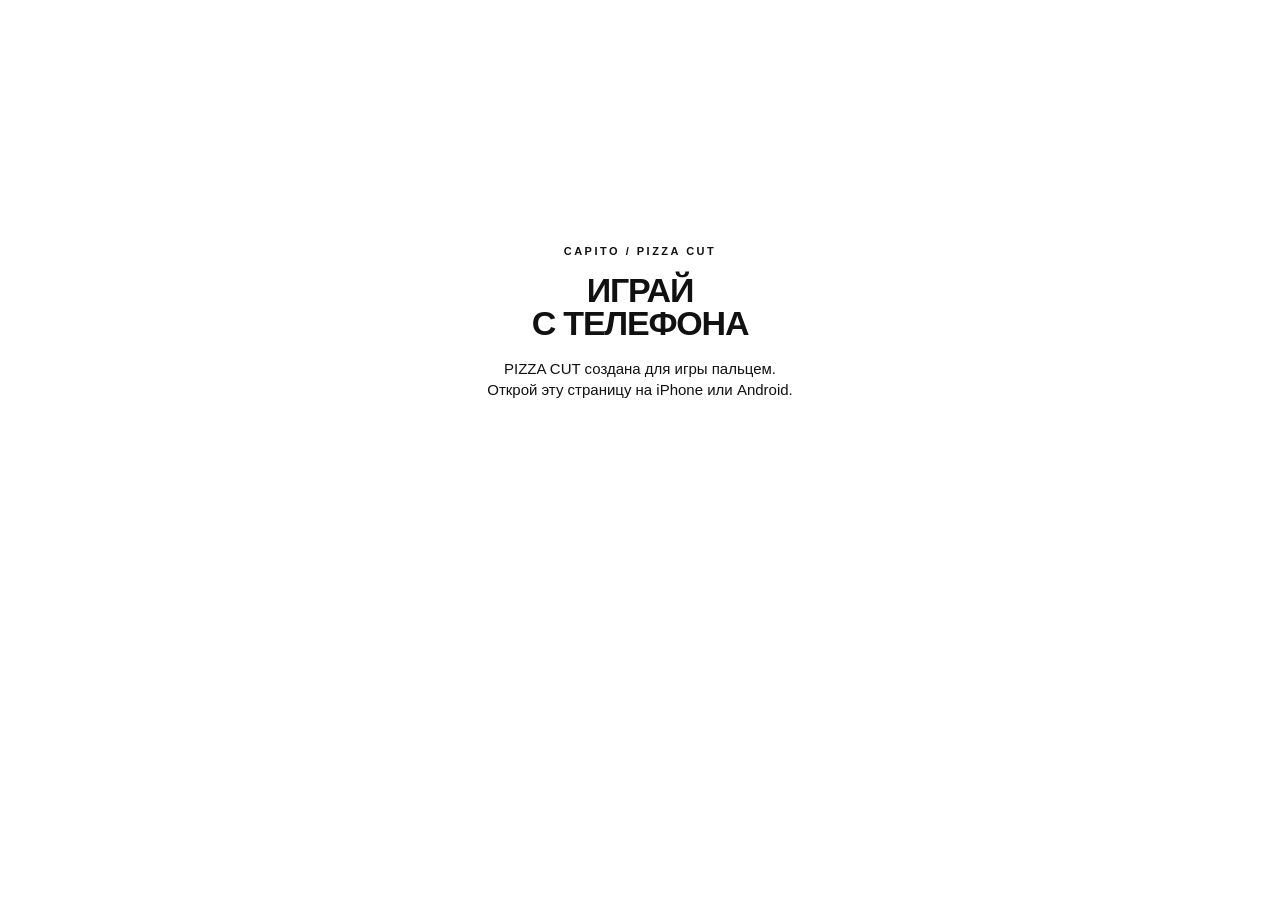
==== index.html @ 994f523c "CAPITO 2.0 preview: six non-scoring UI enhancements" ====
<!doctype html>
<html lang="ru">
<head>
<meta charset="utf-8">
<meta name="viewport" content="width=device-width,initial-scale=1,maximum-scale=1,viewport-fit=cover">
<meta name="theme-color" content="#ffffff">
<title>CAPITO / PIZZA CUT — V24</title>

<style id="capito-v15-pizza-photo">
@media(max-width:600px){
body.cp-playing #cp-pizza-image{position:absolute!important;inset:0!important;top:0!important;left:0!important;width:100%!important;height:100%!important;margin:0!important;max-width:none!important;object-fit:contain!important;clip-path:none!important;filter:drop-shadow(0 9px 7px rgba(57,29,13,.27))!important;transform:none!important}
body.cp-playing #cp-board.cp-separated #cp-pizza-image{visibility:hidden!important}
body.cp-playing #cp-board{filter:none!important}
body.cp-playing #cp-canvas{z-index:2}
}

/* CAPITO V29 — result polish; gameplay and registration untouched */
.cp-v29-summary{max-width:390px;margin:9px auto 12px;padding:14px 15px 13px;border:1px solid rgba(28,65,42,.17);border-radius:19px;background:linear-gradient(145deg,rgba(255,255,255,.96),rgba(242,246,239,.92));box-shadow:0 9px 26px rgba(24,50,33,.09);text-align:left}
.cp-v29-heading{display:flex;justify-content:space-between;align-items:center;gap:8px;color:#244b36;font-size:10px;font-weight:900;letter-spacing:1.25px}
.cp-v29-badge{border-radius:30px;background:#e3ede2;padding:5px 9px;font-size:10px;letter-spacing:.2px;white-space:nowrap}
.cp-v29-track{height:12px;margin-top:12px;background:#e1e8df;border-radius:30px;overflow:hidden;box-shadow:inset 0 1px 3px rgba(0,0,0,.09)}
.cp-v29-fill{height:100%;width:0;background:linear-gradient(90deg,#598366,#245d3e);border-radius:30px;transition:width 1.05s cubic-bezier(.22,.85,.22,1)}
.cp-v29-scale{display:flex;justify-content:space-between;margin-top:6px;color:#657b69;font-size:10px;font-weight:700}
.cp-v29-caption{margin-top:9px;color:#375443;font-size:12px;line-height:1.35;font-weight:700;text-align:center}
.cp-v29-view{border:1.5px solid #2c573e!important;background:#fff!important;color:#2c573e!important}
.cp-v29-view:focus-visible{outline:3px solid #80b495;outline-offset:2px}
@media(max-width:370px){.cp-v29-summary{padding:11px}.cp-v29-heading{font-size:9px}}
@media(prefers-reduced-motion:reduce){.cp-v29-fill{transition:none}}

</style>
<style id="capito-v22-photos">
@media(max-width:600px){
#cp-v2-facade{aspect-ratio:16/9!important;overflow:hidden!important}
#cp-v2-facade img{width:100%!important;height:100%!important;object-fit:cover!important;object-position:center!important}
#cp-register .cp-interior-photo img{width:100%!important;display:block!important}
}
</style>

<style id="capito-v24-compact-register">
/* Registration: remove unused vertical space; keep both photographs. */
@media(max-width:600px){
 body:not(.cp-playing) #capito-pizza-cut{min-height:0!important;padding-top:0!important;padding-bottom:0!important;}
 body:not(.cp-playing) #cp-v2-facade{height:clamp(125px,19dvh,190px)!important;aspect-ratio:auto!important;max-width:480px!important;overflow:hidden!important;margin:0 auto!important;}
 body:not(.cp-playing) #cp-v2-facade img{width:100%!important;height:100%!important;object-fit:cover!important;object-position:center 52%!important;}
 body:not(.cp-playing) #cp-register.active{min-height:0!important;margin:0 -10px!important;padding:8px 16px 0!important;}
 #cp-register .cp-brand{margin:0 0 3px!important;font-size:9px!important;}
 #cp-register .cp-title{font-size:clamp(24px,6.6vw,34px)!important;line-height:1!important;margin:0 0 7px!important;}
 #cp-register .cp-subtitle{font-size:clamp(12px,3.4vw,15px)!important;line-height:1.17!important;margin:0 auto 5px!important;}
 #cp-register .cp-description{font-size:clamp(10px,2.85vw,12px)!important;line-height:1.22!important;margin:0 auto 8px!important;}
 #cp-register .cp-prizes{margin:7px 0 9px!important;gap:6px!important;}
 #cp-register .cp-prize{min-height:48px!important;padding:7px 2px 5px!important;border-radius:10px!important;}
 #cp-register .cp-prize-place{font-size:9px!important;margin-bottom:3px!important;}
 #cp-register .cp-prize-name{font-size:12px!important;}
 #cp-register .cp-label{margin:5px 0 3px!important;font-size:10px!important;}
 #cp-register .cp-input{height:42px!important;min-height:42px!important;padding:7px 12px!important;font-size:16px!important;margin-bottom:5px!important;}
 #cp-register .cp-consent{margin:5px 0 8px!important;font-size:10px!important;line-height:1.15!important;}
 #cp-register #cp-start{min-height:46px!important;padding:10px!important;font-size:15px!important;}
 #cp-register .cp-interior-photo{margin:10px -16px 0!important;}
 #cp-register .cp-interior-photo:before{height:28px!important;}
 #cp-register .cp-interior-photo img{max-height:220px!important;object-fit:cover!important;object-position:center!important;}
}
@media(max-width:600px) and (max-height:750px){
 body:not(.cp-playing) #cp-v2-facade{height:115px!important;}
 #cp-register .cp-description{font-size:10px!important;}
 #cp-register .cp-prizes{margin:5px 0!important;}
 #cp-register .cp-input{height:39px!important;min-height:39px!important;}
}
</style>
<style id="cp-v30-styles">
.cp-v30-wrap{margin:14px 0 18px;font-family:inherit;color:#173b30}
.cp-v30-head{background:#eff4ee;border:1px solid #d9e6d8;border-radius:15px;padding:12px 14px;text-align:center;margin-bottom:14px}
.cp-v30-label{font-size:11px;letter-spacing:1.1px;font-weight:800;text-transform:uppercase}
.cp-v30-count{font-size:21px;font-weight:900;margin:4px 0 2px;font-variant-numeric:tabular-nums}
.cp-v30-small{font-size:11px;opacity:.73}
.cp-v30-podium{display:grid;grid-template-columns:1fr 1.14fr 1fr;align-items:end;gap:7px;margin:16px 0 14px}
.cp-v30-podium-item{min-width:0;text-align:center}
.cp-v30-medal{font-size:25px;line-height:1.2}
.cp-v30-person{font-size:12px;font-weight:800;overflow:hidden;text-overflow:ellipsis;white-space:nowrap;margin:5px 0}
.cp-v30-percent{font-size:16px;font-weight:900}
.cp-v30-step{display:flex;align-items:center;justify-content:center;color:white;border-radius:11px 11px 5px 5px;font-size:23px;font-weight:900;margin-top:7px}
.cp-v30-first .cp-v30-step{height:85px;background:linear-gradient(145deg,#b58b38,#d5b86c)}
.cp-v30-second .cp-v30-step{height:65px;background:linear-gradient(145deg,#82938e,#b0bbb6)}
.cp-v30-third .cp-v30-step{height:50px;background:linear-gradient(145deg,#ab7752,#ca9a70)}
.cp-v30-person-empty{opacity:.55}
.cp-v30-personal{border:1px solid #d6e2d7;border-radius:13px;padding:12px 14px;background:#fafcf9;font-size:13px;line-height:1.55;margin-bottom:12px}
.cp-v30-personal strong{font-weight:900}
.cp-v30-personal-title{font-size:11px;letter-spacing:.8px;font-weight:900;margin-bottom:3px}
.cp-v30-prizes{text-align:center;font-size:11px;opacity:.72;margin:0 0 12px}
.cp-v30-myrow{background:#edf4e9;border-radius:6px}
@media(max-width:370px){.cp-v30-percent{font-size:14px}.cp-v30-person{font-size:11px}.cp-v30-count{font-size:18px}}
</style>

<style id="capito-v35-oven-rating">
/* Original approved illustration; decorative layer only. */
.cp-v34-oven{position:relative;height:194px;margin:12px -2px 18px;border-radius:18px;overflow:hidden;isolation:isolate;background:#30170e url("capito-oven-LIVE-v41.webp") center 57% / cover no-repeat;box-shadow:0 7px 22px #4b261a26}
.cp-v34-oven::before{content:"";position:absolute;inset:0;pointer-events:none;background:radial-gradient(ellipse 31% 55% at 69% 48%,rgba(255,162,35,.18),transparent 75%);mix-blend-mode:screen;animation:cpV35Fire 2.6s ease-in-out infinite alternate}
.cp-v34-oven::after{content:"";position:absolute;inset:0;pointer-events:none;box-shadow:inset 0 0 24px #1b09094d;border-radius:inherit}
.cp-v34-oven.cp-v34-compact{height:142px;margin:12px 0 18px;background-position:center 54%}
@keyframes cpV35Fire{0%{opacity:.24;transform:scale(.99)}45%{opacity:.72}100%{opacity:1;transform:scale(1.035)}}
@media(prefers-reduced-motion:reduce){.cp-v34-oven::before{animation:none}}
</style>

<!-- V42: cut-line impact and dough reaction. Only decorative; no score changes. -->
<style id="capito-v42-pizza-feedback">
#cp-board{isolation:isolate}
#cp-board .cp-v42-cut-impact{position:absolute;z-index:28;width:0;height:0;pointer-events:none;animation:cp-v42-impact-fade .48s ease-out both}
#cp-board .cp-v42-cut-impact i{position:absolute;left:-22px;top:-22px;width:44px;height:44px;border:2px solid rgba(255,234,177,.9);border-radius:50%;box-shadow:0 0 13px rgba(255,214,111,.7);animation:cp-v42-ring .44s cubic-bezier(.1,.6,.2,1) both}
#cp-board .cp-v42-cut-impact b{position:absolute;left:-36px;top:-2px;width:72px;height:4px;border-radius:9px;background:linear-gradient(90deg,transparent,rgba(255,252,211,.92),transparent);transform:rotate(var(--cut-angle));filter:blur(1px);animation:cp-v42-blade .38s ease-out both}
#cp-board .cp-v42-cut-impact em{position:absolute;left:-3px;top:-3px;width:6px;height:6px;background:#eab663;border-radius:50%;box-shadow:-19px -13px 0 -1px #eab663,16px -17px 0 -2px #c77836,22px 10px 0 -2px #eab663,-16px 14px 0 -2px #b9692e;animation:cp-v42-crumbs .46s ease-out both}
@keyframes cp-v42-impact-fade{0%,40%{opacity:1}100%{opacity:0}}
@keyframes cp-v42-ring{from{transform:scale(.2);opacity:.9}to{transform:scale(1.65);opacity:0}}
@keyframes cp-v42-blade{from{opacity:1;scale:.4 1}to{opacity:0;scale:1.2 1}}
@keyframes cp-v42-crumbs{from{transform:scale(.4) rotate(0)}to{transform:scale(1.6) rotate(23deg);opacity:0}}
body.cp-playing #cp-board.cp-v42-pizza-tap #cp-pizza-image{animation:cp-v42-dough .25s ease-out!important;transform-origin:center center!important}
@keyframes cp-v42-dough{0%{scale:1}38%{scale:.991 1.009}75%{scale:1.005 .997}100%{scale:1}}
@media(prefers-reduced-motion:reduce){#cp-board .cp-v42-cut-impact{display:none!important}body.cp-playing #cp-board.cp-v42-pizza-tap #cp-pizza-image{animation:none!important}}
</style>
<style id="cp-v44-effects">
/* V44: restrained tactile cut accents */
#cp-board{position:relative}
.cp-v44-cut-flash{position:absolute;z-index:20;pointer-events:none;width:52px;height:52px;border:2px solid rgba(255,245,199,.88);border-radius:50%;transform:translate(-50%,-50%) scale(.35);box-shadow:0 0 14px rgba(255,210,110,.7),inset 0 0 10px rgba(255,210,110,.3);animation:cpV44Flash .42s ease-out forwards}
@keyframes cpV44Flash{0%{opacity:0;transform:translate(-50%,-50%) scale(.35)}25%{opacity:1}100%{opacity:0;transform:translate(-50%,-50%) scale(1.65)}}
.cp-v44-perfect{position:fixed;left:50%;top:30%;z-index:9999;pointer-events:none;padding:13px 28px;border-radius:16px;background:#fff6dd;color:#234d32;border:2px solid #d8ae59;box-shadow:0 12px 40px #0005;font-weight:900;font-size:clamp(25px,7vw,42px);letter-spacing:.05em;white-space:nowrap;animation:cpV44Perfect 1.8s both}
@keyframes cpV44Perfect{0%{opacity:0;transform:translate(-50%,-15%) scale(.65)}22%{opacity:1;transform:translate(-50%,0) scale(1.09)}36%{transform:translate(-50%,0) scale(1)}80%{opacity:1}100%{opacity:0;transform:translate(-50%,-30%) scale(1)}}
@media(prefers-reduced-motion:reduce){.cp-v44-cut-flash,.cp-v44-perfect{animation-duration:.01ms}}
</style>
</head>
<body>

<style id="capito-v2-mobile">
:root{--cp-vh:1vh}
html,body{margin:0;padding:0;width:100%;background:#fff;overscroll-behavior-y:none}
#cp-v2-facade{display:none;position:relative;width:100%;max-width:480px;margin:0 auto 0;overflow:hidden;background:#f7f2e8;aspect-ratio:1536/583;border-bottom:1px solid rgba(0,0,0,.08)}
#cp-v2-facade img{position:relative;display:block;width:100%;height:auto;object-fit:contain;animation:none}
#cp-v2-facade:after{content:"";position:absolute;inset:0;background:linear-gradient(90deg,transparent 0 18%,rgba(255,225,160,.08) 35%,transparent 55%,rgba(255,225,160,.08) 78%,transparent);animation:cpWindowGlow 5.8s ease-in-out infinite;pointer-events:none}
.cp-v2-walker{position:absolute;right:2.5%;bottom:7%;width:4px;height:4px;border-radius:50%;box-shadow:0 0 18px 8px rgba(255,255,255,.10);animation:cpWalker 7s ease-in-out infinite;pointer-events:none}
#cp-v2-sound{display:none;position:absolute;z-index:50;right:10px;top:max(8px,env(safe-area-inset-top));width:42px;height:42px;border:2px solid #111;border-radius:50%;background:rgba(255,255,255,.92);color:#111;font-size:18px;font-weight:900;align-items:center;justify-content:center;padding:0}
@keyframes cpFacadeBreath{0%,100%{transform:scale(1.01) translateX(0)}50%{transform:scale(1.025) translateX(-.3%)}}
@keyframes cpWindowGlow{0%,100%{opacity:.35}50%{opacity:.85}}
@keyframes cpWalker{0%{transform:translateX(0);opacity:.2}20%{opacity:.7}80%{opacity:.7}100%{transform:translateX(-330px);opacity:.1}}
@media(max-width:600px){
 #cp-v2-facade{display:block}
 #cp-v2-sound{display:flex}
 #capito-pizza-cut{max-width:none;width:100%;min-height:0;padding-left:10px;padding-right:10px}
 #cp-game.active{min-height:0!important;height:auto!important;padding-top:2px}
 #cp-game.active .cp-brand{margin-bottom:3px}
 #cp-game.active .cp-game-head{margin-bottom:5px}
 #cp-game.active .cp-game-instruction{font-size:17px}
 #cp-board{width:min(100%,440px);margin:0 auto}
 #cp-result.active,#cp-final.active{min-height:0!important}
}
@media(prefers-reduced-motion:reduce){#cp-v2-facade img,#cp-v2-facade:after,.cp-v2-walker{animation:none!important}}
</style>

<style id="capito-restaurant-visual-v3">
/* Real editable interface over an understated warm restaurant-inspired background */
@media(max-width:600px){
 html,body{background:#f3e6d2!important}
 #cp-v2-facade{border:0;background:#f3e6d2;overflow:visible}
 #cp-v2-facade img{position:relative!important;inset:auto!important;width:100%!important;height:auto!important;transform:none!important;animation:none!important;object-fit:contain!important}
 #cp-v2-facade:after,.cp-v2-walker{display:none!important}
 #capito-pizza-cut{background:#f3e6d2;color:#173d34;}
 #cp-register.active{position:relative;isolation:isolate;margin:0 -10px;padding:25px 18px 0;background:
 radial-gradient(ellipse at 0% 22%,rgba(159,121,67,.12),transparent 42%),
 radial-gradient(ellipse at 100% 72%,rgba(111,107,62,.10),transparent 40%),
 repeating-linear-gradient(112deg,rgba(103,71,38,.025) 0px,rgba(103,71,38,.025) 1px,transparent 1px,transparent 8px),#f3e6d2;}
 #cp-register .cp-brand,#cp-register .cp-title,#cp-register .cp-subtitle,#cp-register .cp-description{color:#173d34!important}
 #cp-register .cp-title{font-size:clamp(28px,8vw,40px);line-height:1.07;letter-spacing:-.03em}
 #cp-register .cp-prize{border-color:#173d34!important;background:rgba(255,255,255,.55)!important;color:#173d34!important}
 #cp-register .cp-prize.first{background:#173d34!important;color:#fff!important}
 #cp-register .cp-input{border-color:#173d34!important;background:rgba(255,255,255,.72)!important;color:#173d34!important}
 #cp-register .cp-label,#cp-register .cp-consent{color:#173d34!important}
 #cp-register #cp-start{background:#173d34!important;color:#fff!important;border-color:#173d34!important}
 #cp-register .cp-interior-photo{display:block;position:relative;margin:25px -18px 0;overflow:hidden;background:#c4aa86;line-height:0}
 #cp-register .cp-interior-photo:before{content:"";position:absolute;top:0;left:0;right:0;height:70px;background:linear-gradient(to bottom,#f3e6d2 0%,rgba(243,230,210,0) 100%);z-index:1;pointer-events:none}
 #cp-register .cp-interior-photo img{display:block;width:100%;height:auto;object-fit:cover}
 #cp-v2-sound{color:#173d34;border-color:#173d34}
}
@media(min-width:601px){#cp-register .cp-interior-photo{display:none}}
</style>


<style id="capito-v7-premium-game">
@media(max-width:600px){
 body.cp-playing #cp-v2-facade{display:none!important}
 body.cp-playing{overflow:hidden!important}
 body.cp-playing #capito-pizza-cut{max-width:none!important;width:100%!important;height:100dvh!important;min-height:100dvh!important;overflow:hidden!important;padding:0!important;background:#f2e3cd url("capito-tabletop-v14.webp") center / cover no-repeat!important;color:#173d34}
 body.cp-playing #cp-mobile-app{height:100%!important}
 body.cp-playing #cp-game.active{height:100%!important;min-height:0!important;display:flex!important;flex-direction:column;align-items:center;justify-content:space-between;gap:0!important;padding:calc(env(safe-area-inset-top) + 14px) 13px calc(env(safe-area-inset-bottom) + 24px)!important;overflow:hidden;box-sizing:border-box}
 body.cp-playing #cp-game .cp-brand{font-size:clamp(11px,3vw,14px);letter-spacing:3.5px;font-weight:800;color:#173d34;margin:0 0 8px!important;flex:0 0 auto}
 body.cp-playing #cp-game .cp-game-head{width:100%;flex:0 0 auto;margin:0!important;text-align:center}
 body.cp-playing #cp-game .cp-game-instruction{font-family:Georgia,'Times New Roman',serif;font-size:clamp(29px,8vw,43px)!important;line-height:1.03;font-weight:700;letter-spacing:-.7px;color:#173d34;max-width:350px;margin:0 auto 18px!important;text-shadow:0 1px 1px rgba(255,255,255,.45)}
 body.cp-playing #cp-game .cp-game-status{display:flex;flex-direction:row-reverse;justify-content:space-between;align-items:center;width:100%;max-width:430px;min-height:55px;margin:0 auto!important;padding:11px 19px;border:1px solid rgba(23,61,52,.12);border-radius:999px;background:rgba(255,253,246,.95);box-shadow:0 9px 22px rgba(72,42,20,.13)}
 body.cp-playing #cp-game .cp-cut-counter{opacity:1;font-size:clamp(11px,3.2vw,14px);font-weight:900;color:#173d34}
 body.cp-playing #cp-game .cp-timer{font-size:clamp(17px,4.7vw,22px);font-weight:900;color:#173d34;background:transparent!important;border:0!important;padding:0!important;min-width:75px}
 body.cp-playing #cp-game .cp-timer.warning{color:#b7432c!important}
 body.cp-playing #cp-board{position:relative!important;flex:0 1 auto!important;width:min(calc(100vw - 20px),440px,calc(100dvh - 310px))!important;max-width:none!important;min-height:0!important;aspect-ratio:1/1!important;height:auto!important;margin:0 auto!important;overflow:visible!important;border-radius:0!important;background:transparent!important;box-shadow:none!important;transform:none!important;touch-action:none}
 /* Keep source photo's correct 3:2 image scale, crop tiles at the original pizza circle. */
 body.cp-playing #cp-pizza-image{display:block;width:150%!important;max-width:none!important;height:100%!important;margin-left:-25%!important;object-fit:fill!important;clip-path:circle(28.2% at 50.3% 50.4%)!important;filter:drop-shadow(0 13px 11px rgba(49,26,13,.24));pointer-events:none}
 body.cp-playing #cp-canvas{position:absolute;inset:0!important;width:100%!important;height:100%!important;touch-action:none}
 body.cp-playing #cp-game .cp-tip{flex:0 0 auto;margin:0 auto!important;padding:15px 22px;max-width:360px;border-radius:999px;background:rgba(255,253,246,.96);border:1px solid rgba(23,61,52,.14);box-shadow:0 9px 20px rgba(72,42,20,.12);color:#173d34;font-family:Georgia,'Times New Roman',serif;font-size:clamp(17px,4.6vw,22px);font-weight:700;line-height:1.13;opacity:1}
 body.cp-playing #cp-v2-sound{display:flex!important;position:fixed;z-index:100;top:calc(env(safe-area-inset-top) + 10px);right:12px;width:42px;height:42px;border:1.5px solid #173d34;color:#173d34;background:rgba(255,253,246,.96);font-size:18px}
}
@media(max-height:740px) and (max-width:600px){body.cp-playing #cp-game.active{padding-top:8px!important;padding-bottom:12px!important}body.cp-playing #cp-game .cp-game-instruction{font-size:26px!important;margin-bottom:9px!important}body.cp-playing #cp-board{width:min(calc(100vw - 20px),calc(100dvh - 270px))!important}body.cp-playing #cp-game .cp-tip{padding:10px 15px;font-size:16px}}
</style>

<style id="capito-v8-polish">
@media(max-width:600px){
 body.cp-playing #capito-pizza-cut{background-image:url("capito-tabletop-v14.webp")!important;background-color:#eee0c8!important}
 body.cp-playing #cp-piece-count,body.cp-playing #cp-piece-count.perfect{background:#173d34!important;color:#fff!important;box-shadow:0 9px 28px rgba(20,54,44,.24)!important}
 body.cp-playing #cp-game .cp-game-instruction{text-shadow:none!important}
 body.cp-playing #cp-board{filter:drop-shadow(0 12px 12px rgba(68,37,18,.16))}
 body.cp-playing #cp-game .cp-game-status{box-shadow:0 6px 20px rgba(71,42,24,.09)!important}
 body.cp-playing #cp-game .cp-tip{box-shadow:0 6px 20px rgba(71,42,24,.09)!important}
}
</style>

<style id="capito-v9-photo-fix">
@media(max-width:600px){
 body.cp-playing #capito-pizza-cut{background-image:url("capito-tabletop-v14.webp")!important;background-position:center center!important}
 body.cp-playing #cp-board{width:min(calc(100vw - 8px),480px,calc(100dvh - 275px))!important;filter:none!important;filter:drop-shadow(0 11px 12px rgba(69,38,20,.18))!important}
 body.cp-playing #cp-pizza-image{filter:none!important}
 body.cp-playing #cp-board.cp-separated #cp-pizza-image{visibility:hidden!important}
 body.cp-playing #cp-game .cp-game-instruction{margin-bottom:11px!important;font-size:clamp(29px,8vw,42px)!important}
 body.cp-playing #cp-game .cp-game-status{min-height:52px!important}
 body.cp-playing #cp-game .cp-tip{padding:13px 18px!important}
 body.cp-playing #cp-piece-count{background:#173d34!important}
}
@media(max-height:740px) and (max-width:600px){body.cp-playing #cp-board{width:min(calc(100vw - 8px),calc(100dvh - 250px))!important}}
</style>


<style id="capito-v10-real-photo-game">
@media(max-width:600px){
 body.cp-playing #capito-pizza-cut{background-image:url("capito-tabletop-v14.webp")!important;background-color:#f2e7d5!important;background-position:center center!important;background-size:cover!important}
 body.cp-playing #cp-board{width:min(calc(100vw - 10px),480px,calc(100dvh - 262px))!important;aspect-ratio:1/1!important;filter:drop-shadow(0 11px 9px rgba(59,39,22,.20))!important}
 /* Image is scaled 1.18x so the actual pizza matches the scoring circle (r=42.3%). */
 body.cp-playing #cp-pizza-image{position:relative!important;top:-9%!important;left:0!important;width:177%!important;height:118%!important;margin-left:-38.5%!important;max-width:none!important;object-fit:fill!important;clip-path:circle(28.2% at 50.3% 50.4%)!important;filter:none!important}
 body.cp-playing #cp-board.cp-separated #cp-pizza-image{visibility:hidden!important}
 body.cp-playing #cp-game .cp-game-instruction{font-size:clamp(27px,7.6vw,41px)!important;margin-bottom:10px!important}
 body.cp-playing #cp-game .cp-tip{font-size:clamp(16px,4.1vw,20px)!important;padding:12px 18px!important}
 body.cp-playing #cp-game .cp-game-status{min-height:52px!important}
 body.cp-playing #cp-piece-count,body.cp-playing #cp-piece-count.perfect{background:#173d34!important;color:white!important}
}
@media(max-height:740px) and (max-width:600px){body.cp-playing #cp-board{width:min(calc(100vw - 10px),calc(100dvh - 244px))!important}}
</style>

<style id="capito-v11-reference-composition">
@media(max-width:600px){
 body.cp-playing #capito-pizza-cut{background:#eee0c8 url("capito-tabletop-v14.webp") center center / 100% 100% no-repeat!important}
 body.cp-playing #cp-game.active{padding-top:calc(env(safe-area-inset-top) + 14px)!important;padding-bottom:calc(env(safe-area-inset-bottom) + 24px)!important}
 body.cp-playing #cp-game .cp-brand{font-size:clamp(12px,3.5vw,16px)!important;letter-spacing:4.5px!important;margin-bottom:10px!important}
 body.cp-playing #cp-game .cp-game-instruction{font-size:clamp(29px,8.2vw,44px)!important;max-width:410px!important;line-height:1.04!important}
 body.cp-playing #cp-game .cp-game-status{max-width:440px!important;min-height:56px!important}
 body.cp-playing #cp-game .cp-timer{display:flex;align-items:center;gap:9px!important}
 body.cp-playing #cp-game .cp-timer:before{content:"◷";font-size:29px;font-family:Georgia,serif;font-weight:400;line-height:1}
 body.cp-playing #cp-board{width:min(calc(100vw - 6px),490px,calc(100dvh - 245px))!important}
 body.cp-playing #cp-game .cp-tip{max-width:390px!important;width:calc(100% - 40px);font-size:clamp(17px,4.5vw,22px)!important}
 body.cp-playing #cp-game .cp-tip:after{content:" ☝";font-family:Arial,sans-serif;font-size:23px;white-space:nowrap}
}
@media(max-height:740px) and (max-width:600px){body.cp-playing #cp-board{width:min(calc(100vw - 8px),calc(100dvh - 230px))!important}}
</style>

<style id="capito-v13-actual-marble">
@media(max-width:600px){
 body.cp-playing #capito-pizza-cut{background:#efe0c5 url("capito-tabletop-v14.webp") center center/100% 100% no-repeat!important}
 body.cp-playing #cp-game .cp-game-instruction{font-size:clamp(29px,7.5vw,39px)!important;margin-bottom:12px!important}
 body.cp-playing #cp-game .cp-tip{background:rgba(255,252,244,.97)!important}
}
</style>
<div id="cp-v2-facade" aria-label="Capito — пицца и вино"><img src="capito-facade-new.jpg" alt="Фасад Capito"><span class="cp-v2-walker"></span></div>
<div id="capito-pizza-cut">
<button id="cp-v2-sound" type="button" aria-label="Звук включен">🔊</button>



<style>

html,body{

  margin:0!important;

  padding:0!important;

  width:100%!important;

  max-width:100%!important;

  overflow-x:hidden!important;

  background:#fff!important;

  -webkit-text-size-adjust:100%;

}



#capito-pizza-cut{

  --blue:#1655d8;

  --ink:#111;

  font-family:Arial,Helvetica,sans-serif;

  color:var(--ink);

  width:100%;

  max-width:480px;

  min-height:100vh;

  min-height:100dvh;

  margin:0 auto;

  padding:max(8px,env(safe-area-inset-top)) 10px max(28px,env(safe-area-inset-bottom));

  box-sizing:border-box;

  overflow-x:hidden;

  overscroll-behavior:none;

  -webkit-tap-highlight-color:transparent;

  position:relative;

}



#capito-pizza-cut *{box-sizing:border-box}



#cp-mobile-app{display:none;width:100%}

#cp-desktop-block{display:none}

.cp-screen{display:none}



.cp-screen.active{

  display:block;

  animation:cpScreenIn .34s cubic-bezier(.2,.8,.2,1);

}



#cp-game.active,

#cp-result.active,

#cp-final.active{

  min-height:calc(100dvh - env(safe-area-inset-top) - env(safe-area-inset-bottom) - 20px);

}



.cp-desktop-inner{

  min-height:70vh;

  display:flex;

  flex-direction:column;

  align-items:center;

  justify-content:center;

  text-align:center;

  padding:35px 20px;

}



.cp-desktop-brand{

  font-size:11px;

  font-weight:700;

  letter-spacing:2.5px;

  margin-bottom:17px;

}



.cp-desktop-title{

  font-size:34px;

  line-height:.98;

  font-weight:900;

  letter-spacing:-1.2px;

  margin-bottom:17px;

}



.cp-desktop-text{

  font-size:15px;

  line-height:1.45;

  max-width:380px;

}



.cp-brand{

  text-align:center;

  font-size:10px;

  font-weight:700;

  letter-spacing:2.5px;

  margin:2px 0 7px;

}



.cp-title{

  text-align:center;

  font-size:29px;

  line-height:.98;

  font-weight:900;

  letter-spacing:-1.2px;

  margin:0 0 11px;

}



.cp-subtitle{

  text-align:center;

  font-size:16px;

  line-height:1.28;

  font-weight:700;

  margin:0 auto 12px;

  max-width:430px;

}



.cp-description{

  text-align:center;

  font-size:13px;

  line-height:1.4;

  margin:0 auto 15px;

  max-width:420px;

}



.cp-prizes{

  display:grid;

  grid-template-columns:repeat(3,1fr);

  gap:6px;

  margin:14px 0 17px;

}



.cp-prize{

  border:2px solid #111;

  border-radius:13px;

  padding:10px 3px 9px;

  text-align:center;

  min-height:72px;

  background:#fff;

}



.cp-prize.first{

  background:#111;

  color:#fff;

}



.cp-prize-place{

  font-size:10px;

  font-weight:900;

  letter-spacing:.7px;

  margin-bottom:6px;

}



.cp-prize-name{

  font-size:13px;

  font-weight:900;

  line-height:1.1;

}



.cp-form{

  width:100%;

  max-width:440px;

  margin:0 auto;

}



.cp-label{

  display:block;

  font-size:11px;

  font-weight:900;

  margin:0 0 5px;

}



.cp-input{

  width:100%;

  height:49px;

  border:2px solid #111;

  border-radius:11px;

  padding:0 13px;

  font-size:16px!important;

  background:#fff;

  color:#111;

  outline:none;

  margin-bottom:11px;

  -webkit-appearance:none;

  appearance:none;

}



.cp-input:focus{

  border-color:var(--blue);

  box-shadow:0 0 0 3px rgba(22,85,216,.09);

}



.cp-consent{

  display:flex;

  gap:9px;

  align-items:flex-start;

  font-size:11px;

  line-height:1.32;

  margin:2px 0 14px;

}



.cp-consent input{

  width:19px;

  height:19px;

  flex:0 0 19px;

  margin:0;

}



.cp-btn{

  width:100%;

  min-height:56px;

  border:2px solid #111;

  border-radius:13px;

  background:#111;

  color:#fff;

  font-size:14px;

  font-weight:900;

  cursor:pointer;

  padding:11px 12px;

  touch-action:manipulation;

  -webkit-appearance:none;

  appearance:none;

  transition:transform .12s ease,opacity .12s ease,box-shadow .18s ease;

}



.cp-btn:active{transform:scale(.975)}



.cp-btn.secondary{

  background:#fff;

  color:#111;

}



.cp-btn.blue{

  background:var(--blue);

  border-color:var(--blue);

  box-shadow:0 7px 18px rgba(22,85,216,.16);

}



.cp-btn:disabled{

  opacity:.45;

  cursor:default;

}



.cp-error{

  display:none;

  text-align:center;

  color:#b00020;

  font-size:12px;

  font-weight:700;

  margin:9px 0;

}





/* GAME */



.cp-game-head{

  text-align:center;

  margin-bottom:8px;

}



.cp-game-instruction{

  font-size:18px;

  line-height:1.2;

  font-weight:900;

  margin:0 0 4px;

}



.cp-game-status{

  display:flex;

  align-items:center;

  justify-content:center;

  gap:10px;

  min-height:29px;

}



.cp-cut-counter{

  font-size:12px;

  opacity:.65;

  font-weight:700;

  letter-spacing:.4px;

}



.cp-cut-counter.cp-pulse{

  animation:cpCounterPulse .25s ease;

}



.cp-timer{

  min-width:69px;

  padding:5px 8px;

  border:2px solid #111;

  border-radius:100px;

  font-size:13px;

  line-height:1;

  font-weight:900;

  background:#fff;

  transition:background .18s ease,color .18s ease,border-color .18s ease,transform .18s ease;

}



.cp-timer.running{

  border-color:var(--blue);

  color:var(--blue);

}



.cp-timer.warning{

  background:#111;

  color:#fff;

  border-color:#111;

  animation:cpTimerWarning .55s infinite alternate;

}



.cp-timer.done{

  background:var(--blue);

  color:#fff;

  border-color:var(--blue);

}



#cp-board{

  position:relative;

  width:100%;

  overflow:hidden;

  border-radius:14px;

  user-select:none;

  -webkit-user-select:none;

  touch-action:none;

  background:#eee;

  box-shadow:0 6px 22px rgba(0,0,0,.07);

  transition:transform .18s ease;

}



#cp-board.cp-cut-touch{transform:scale(.997)}

#cp-board.cp-perfect-board{animation:cpPerfectBoard .55s ease}



#cp-pizza-image{

  display:block;

  width:100%;

  height:auto;

  pointer-events:none;

  user-select:none;

  -webkit-user-select:none;

  -webkit-user-drag:none;

}



#cp-canvas{

  position:absolute;

  inset:0;

  width:100%;

  height:100%;

  touch-action:none;

}



#cp-piece-count{

  position:absolute;

  left:50%;

  top:50%;

  transform:translate(-50%,-50%) scale(.65);

  z-index:10;

  display:none;

  align-items:center;

  justify-content:center;

  min-width:112px;

  height:76px;

  padding:0 18px;

  border-radius:20px;

  background:rgba(17,17,17,.9);

  color:#fff;

  font-size:43px;

  line-height:1;

  font-weight:900;

  letter-spacing:-2px;

  pointer-events:none;

  opacity:0;

  box-shadow:0 12px 35px rgba(0,0,0,.22);

}



#cp-piece-count.show{

  display:flex;

  animation:cpPiecePop .38s cubic-bezier(.2,.9,.25,1.25) forwards;

}



#cp-piece-count.perfect{

  background:var(--blue);

  box-shadow:0 10px 30px rgba(22,85,216,.35),0 0 0 7px rgba(22,85,216,.10);

}



.cp-timeout-overlay{

  position:absolute;

  inset:0;

  z-index:20;

  display:none;

  align-items:center;

  justify-content:center;

  flex-direction:column;

  text-align:center;

  padding:20px;

  background:rgba(17,17,17,.88);

  color:#fff;

  pointer-events:none;

}



.cp-timeout-overlay.show{

  display:flex;

  animation:cpScreenIn .25s ease;

}



.cp-timeout-big{

  font-size:32px;

  line-height:.95;

  font-weight:900;

  letter-spacing:-1px;

  margin-bottom:9px;

}



.cp-timeout-small{

  font-size:13px;

  line-height:1.35;

  max-width:260px;

}



.cp-tip{

  text-align:center;

  font-size:11px;

  line-height:1.3;

  opacity:.62;

  margin:8px auto 0;

  max-width:390px;

}





/* RESULT */



#cp-result.active{padding-top:14px}



#cp-result .cp-brand{

  display:block;

  text-align:center;

  font-size:10px;

  line-height:1.2;

  font-weight:700;

  letter-spacing:2.5px;

  margin:0 0 7px;

}



.cp-result-card{text-align:center;padding:0}



.cp-result-label{

  display:block;

  font-size:11px;

  line-height:1.2;

  font-weight:900;

  letter-spacing:2px;

  margin:0 0 4px;

  text-align:center;

}



.cp-score{

  font-size:58px;

  line-height:1;

  font-weight:900;

  letter-spacing:-4px;

  margin:2px 0 5px;

  transform-origin:center;

}



.cp-result-time{

  font-size:14px;

  line-height:1.2;

  font-weight:900;

  letter-spacing:1.1px;

  margin:0 0 8px;

}



.cp-best-result{

  display:none;

  width:max-content;

  max-width:100%;

  margin:0 auto 9px;

  padding:6px 11px;

  border:1.5px solid #111;

  border-radius:100px;

  font-size:10px;

  line-height:1.1;

  font-weight:900;

  letter-spacing:.7px;

  background:#fff;

}



.cp-best-result.show{

  display:block;

  animation:cpPop .3s ease-out;

}



.cp-score.cp-score-finish{animation:cpScoreFinish .48s cubic-bezier(.2,.9,.2,1)}

.cp-score.cp-score-great{animation:cpScoreGreat .65s cubic-bezier(.2,.9,.2,1)}



.cp-score.cp-score-warrior{

  animation:cpWarriorScore .8s cubic-bezier(.2,.9,.2,1);

}



.cp-score.cp-score-perfect{

  animation:cpPerfectScore 1s cubic-bezier(.2,.9,.2,1);

}



.cp-record{

  display:none;

  width:max-content;

  max-width:100%;

  margin:0 auto 9px;

  padding:6px 11px;

  border-radius:100px;

  background:#111;

  color:#fff;

  font-size:10px;

  font-weight:900;

  letter-spacing:1px;

}



.cp-record.show{

  display:block;

  animation:cpPop .35s ease-out;

}



.cp-result-message{

  font-size:18px;

  font-weight:900;

  line-height:1.2;

  margin:0 auto 7px;

  max-width:430px;

}



.cp-result-message.warrior{

  font-size:25px;

  line-height:1;

  letter-spacing:-.7px;

}



.cp-result-message.perfect{

  font-size:27px;

  line-height:.98;

  color:var(--blue);

  letter-spacing:-1px;

}



.cp-competition{

  min-height:40px;

  font-size:14px;

  line-height:1.3;

  font-weight:700;

  margin:0 auto 13px;

  max-width:430px;

}



.cp-top-result{

  font-size:18px;

  font-weight:900;

  animation:cpPop .35s ease-out;

}



.cp-result-actions{

  display:grid;

  grid-template-columns:1fr;

  gap:7px;

  margin:12px 0 17px;

}



.cp-final-box{

  border:2px solid #111;

  border-radius:15px;

  padding:16px 12px;

  text-align:center;

  margin:13px 0 17px;

  animation:cpFinalBox .45s cubic-bezier(.2,.8,.2,1);

}



.cp-final-big{

  font-size:21px;

  line-height:1.2;

  font-weight:900;

  margin-bottom:6px;

}



.cp-final-small{

  font-size:12px;

  line-height:1.35;

}



.cp-telegram-box{

  margin:14px 0 18px;

  padding:17px 13px;

  border:2px solid #111;

  border-radius:15px;

  text-align:center;

  background:#fff;

}



.cp-telegram-title{

  font-size:17px;

  line-height:1.15;

  font-weight:900;

  margin-bottom:7px;

}



.cp-telegram-text{

  font-size:11px;

  line-height:1.4;

  opacity:.68;

  margin:0 auto 12px;

  max-width:390px;

}



.cp-telegram-status{

  display:none;

  margin-top:10px;

  font-size:11px;

  line-height:1.35;

  font-weight:700;

}



.cp-telegram-status.show{display:block}



.cp-telegram-btn{

  background:var(--blue);

  border-color:var(--blue);

}



.cp-leaderboard-title{

  text-align:center;

  font-size:23px;

  font-weight:900;

  letter-spacing:-.7px;

  margin:20px 0 5px;

}



.cp-leaderboard-note{

  text-align:center;

  font-size:10px;

  opacity:.62;

  margin-bottom:11px;

}



.cp-leaderboard{border-top:2px solid #111}



.cp-row{

  display:grid;

  grid-template-columns:35px 1fr 112px;

  gap:7px;

  align-items:center;

  min-height:44px;

  border-bottom:1px solid #ddd;

  font-size:13px;

}



.cp-place{font-weight:900;text-align:center}



.cp-name{

  font-weight:700;

  overflow:hidden;

  text-overflow:ellipsis;

  white-space:nowrap;

}



.cp-row-score{

  text-align:right;

  font-weight:900;

  font-size:12px;

}



.cp-row-time{

  display:block;

  font-size:9px;

  line-height:1.1;

  opacity:.55;

  margin-top:2px;

}



.cp-empty{

  text-align:center;

  padding:18px 8px;

  font-size:13px;

  opacity:.65;

}





/* CONFETTI */



#cp-confetti{

  position:fixed;

  inset:0;

  z-index:99999;

  pointer-events:none;

  overflow:hidden;

  display:none;

}



#cp-confetti.show{display:block}



.cp-confetti-piece{

  position:absolute;

  top:-20px;

  width:9px;

  height:16px;

  border-radius:2px;

  animation:cpConfettiFall linear forwards;

}





/* REGISTER */



#cp-register.active{

  min-height:auto;

  padding-top:0;

  padding-bottom:18px;

}



#cp-register .cp-brand{

  margin:0 0 5px;

  font-size:9px;

  letter-spacing:2.2px;

}



#cp-register .cp-title{

  font-size:27px;

  line-height:.94;

  letter-spacing:-1px;

  margin:0 0 9px;

}



#cp-register .cp-subtitle{

  font-size:15px;

  line-height:1.2;

  margin:0 auto 0;

}



#cp-register .cp-description{

  font-size:12px;

  line-height:1.3;

  margin:0 auto 10px;

}



#cp-register .cp-prizes{

  gap:6px;

  margin:9px 0 11px;

}



#cp-register .cp-prize{

  min-height:61px;

  padding:7px 3px 6px;

  border-radius:12px;

}



#cp-register .cp-prize-place{

  font-size:9px;

  margin-bottom:4px;

}



#cp-register .cp-prize-name{font-size:12px}



#cp-register .cp-label{

  font-size:10px;

  margin-bottom:4px;

}



#cp-register .cp-input{

  height:45px;

  margin-bottom:8px;

}



#cp-register .cp-consent{

  gap:8px;

  margin:1px 0 10px;

  font-size:10px;

  line-height:1.23;

}



#cp-register .cp-consent input{

  width:18px;

  height:18px;

  flex:0 0 18px;

}



#cp-register #cp-start{min-height:52px}





/* ANIMATIONS */



@keyframes cpScreenIn{

  from{opacity:0;transform:translateY(7px)}

  to{opacity:1;transform:translateY(0)}

}



@keyframes cpPop{

  0%{transform:scale(.88);opacity:0}

  70%{transform:scale(1.04);opacity:1}

  100%{transform:scale(1);opacity:1}

}



@keyframes cpPiecePop{

  0%{transform:translate(-50%,-50%) scale(.55);opacity:0}

  65%{transform:translate(-50%,-50%) scale(1.08);opacity:1}

  100%{transform:translate(-50%,-50%) scale(1);opacity:1}

}



@keyframes cpCounterPulse{

  0%{transform:scale(1)}

  50%{transform:scale(1.12)}

  100%{transform:scale(1)}

}



@keyframes cpPerfectBoard{

  0%{transform:scale(1)}

  40%{transform:scale(.985)}

  72%{transform:scale(1.008)}

  100%{transform:scale(1)}

}



@keyframes cpScoreFinish{

  0%{transform:scale(.94)}

  65%{transform:scale(1.055)}

  100%{transform:scale(1)}

}



@keyframes cpScoreGreat{

  0%{transform:scale(.93)}

  45%{transform:scale(1.075)}

  70%{transform:scale(.99)}

  100%{transform:scale(1)}

}



@keyframes cpWarriorScore{

  0%{transform:scale(.85)}

  35%{transform:scale(1.12)}

  55%{transform:rotate(-2deg) scale(1.03)}

  72%{transform:rotate(2deg) scale(1.05)}

  100%{transform:rotate(0) scale(1)}

}



@keyframes cpPerfectScore{

  0%{transform:scale(.75);opacity:.3}

  35%{transform:scale(1.16)}

  55%{transform:scale(.98)}

  72%{transform:scale(1.08)}

  100%{transform:scale(1);opacity:1}

}



@keyframes cpFinalBox{

  from{opacity:0;transform:translateY(12px) scale(.98)}

  to{opacity:1;transform:translateY(0) scale(1)}

}



@keyframes cpTimerWarning{

  from{transform:scale(1)}

  to{transform:scale(1.06)}

}



@keyframes cpConfettiFall{

  0%{

    transform:translate3d(0,-20px,0) rotate(0deg);

    opacity:1;

  }

  100%{

    transform:translate3d(var(--drift),110vh,0) rotate(var(--spin));

    opacity:.15;

  }

}



@media(max-width:390px){

  #capito-pizza-cut{padding-left:9px;padding-right:9px}

  #cp-register .cp-title{font-size:25px}

  #cp-register .cp-subtitle{font-size:14px}

  #cp-register .cp-description{font-size:11px}

  #cp-result .cp-score{font-size:54px}

}



@media(max-width:360px){

  #capito-pizza-cut{padding-left:7px;padding-right:7px}

  #cp-register .cp-title{font-size:24px}

  .cp-prize-name{font-size:12px}

  #cp-piece-count{font-size:38px;min-width:102px;height:70px}

  .cp-row{grid-template-columns:31px 1fr 100px}

}



@media(max-height:700px){

  #cp-register .cp-title{font-size:24px;margin-bottom:6px}

  #cp-register .cp-subtitle{margin-bottom:6px}

  #cp-register .cp-description{margin-bottom:7px}

  #cp-register .cp-prizes{margin-top:7px;margin-bottom:8px}

  #cp-register .cp-prize{min-height:57px}

}

</style>





<div id="cp-desktop-block">

  <div class="cp-desktop-inner">

    <div class="cp-desktop-brand">CAPITO / PIZZA CUT</div>

    <div class="cp-desktop-title">ИГРАЙ<br>С ТЕЛЕФОНА</div>

    <div class="cp-desktop-text">

      PIZZA CUT создана для игры пальцем.<br>

      Открой эту страницу на iPhone или Android.

    </div>

  </div>

</div>





<div id="cp-mobile-app">



<div id="cp-register" class="cp-screen active">



  <div class="cp-brand">CAPITO / PIZZA CUT</div>



  <div class="cp-title">

    РАЗРЕЖЬ.<br>

    ПОПАДИ В TOP-3.<br>

    ЗАБЕРИ ПРИЗ.

  </div>



  <div class="cp-subtitle">

    Раздели пиццу на 6 равных частей всего тремя разрезами.

  </div>



  <div class="cp-description">

    У тебя 10 секунд с первого касания.

    Тренируйся сколько хочешь, а лучший результат

    зафиксируй в недельном рейтинге.

  </div>



  <div class="cp-prizes">

    <div class="cp-prize first">

      <div class="cp-prize-place">1 МЕСТО</div>

      <div class="cp-prize-name">ПИЦЦА</div>

    </div>

    <div class="cp-prize">

      <div class="cp-prize-place">2 МЕСТО</div>

      <div class="cp-prize-name">ДЕСЕРТ</div>

    </div>

    <div class="cp-prize">

      <div class="cp-prize-place">3 МЕСТО</div>

      <div class="cp-prize-name">КОФЕ</div>

    </div>

  </div>



  <div class="cp-form">



    <label class="cp-label" for="cp-name">ИМЯ ИЛИ НИК</label>

    <input id="cp-name" class="cp-input" type="text" maxlength="30" autocomplete="name" placeholder="Например, Маша">



    <label class="cp-label" for="cp-phone">ТЕЛЕФОН</label>

    <input id="cp-phone" class="cp-input" type="tel" inputmode="tel" autocomplete="tel" placeholder="+7 999 123-45-67">



    <label class="cp-consent">

      <input id="cp-consent" type="checkbox">

      <span>

        Согласен на обработку данных для участия в игре и определения победителей.

        Телефон в рейтинге не отображается.

      </span>

    </label>



    <button id="cp-start" class="cp-btn blue" type="button">

      НАЧАТЬ ИГРУ

    </button>



    <div id="cp-register-error" class="cp-error"></div>



  </div>
  <div class="cp-interior-photo" aria-label="Интерьер ресторана Capito"><img src="capito-interior-v21.webp?v=22" alt="Интерьер ресторана Capito" loading="lazy" decoding="async"></div>
</div>

<div id="cp-game" class="cp-screen">



  <div class="cp-brand">CAPITO / PIZZA CUT</div>



  <div class="cp-game-head">



    <div class="cp-game-instruction">

      Сделай 3 разреза за 10 секунд

    </div>



    <div class="cp-game-status">



      <div id="cp-cut-counter" class="cp-cut-counter">

        РАЗРЕЗ 1 ИЗ 3

      </div>



      <div id="cp-timer" class="cp-timer">

        10.0 С

      </div>



    </div>



  </div>



  <div id="cp-board">



    <img id="cp-pizza-image"

      src="capito-pizza-v27.webp"

      alt="Пицца Capito">



    <canvas id="cp-canvas"></canvas>



    <div id="cp-piece-count">6/6</div>



    <div id="cp-timeout-overlay" class="cp-timeout-overlay">

      <div class="cp-timeout-big">ВРЕМЯ<br>ВЫШЛО</div>

      <div class="cp-timeout-small">

        Нужно успеть сделать все 3 разреза за 10 секунд.

      </div>

    </div>



  </div>



  <div class="cp-tip">

    Проведи пальцем через пиццу

  </div>



</div>





<div id="cp-result" class="cp-screen">



  <div class="cp-brand">CAPITO / PIZZA CUT</div>



  <div class="cp-result-card">



    <div class="cp-result-label">ТВОЙ РЕЗУЛЬТАТ</div>



    <div id="cp-score" class="cp-score">

      0.0%

    </div>



    <div id="cp-result-time" class="cp-result-time">

      ВРЕМЯ 0.00 СЕК

    </div>
<div class="cp-v29-summary" aria-label="Шкала точности разрезов">
  <div class="cp-v29-heading"><span>ТОЧНОСТЬ РАЗРЕЗОВ</span><span class="cp-v29-badge" id="cp-v29-badge">ТВОЙ РЕЗУЛЬТАТ</span></div>
  <div class="cp-v29-track"><div class="cp-v29-fill" id="cp-v29-fill"></div></div>
  <div class="cp-v29-scale"><span>0%</span><span>50%</span><span>100%</span></div>
  <div class="cp-v29-caption" id="cp-v29-caption">Три разреза — шесть кусочков</div>
</div>



    <div id="cp-record" class="cp-record">

      🔥 НОВЫЙ ЛИЧНЫЙ РЕКОРД

    </div>



    <div id="cp-best-result" class="cp-best-result"></div>



    <div id="cp-result-message" class="cp-result-message"></div>

    <div id="cp-competition" class="cp-competition"></div>



  </div>



  <div id="cp-result-actions" class="cp-result-actions">



    <button id="cp-again" class="cp-btn secondary" type="button">

      ЕЩЁ ПОПЫТКА

    </button>



    <button id="cp-v29-ranking" class="cp-btn cp-v29-view" type="button">🏆 СМОТРЕТЬ РЕЙТИНГ НЕДЕЛИ</button>

    <button id="cp-lock" class="cp-btn blue" type="button">

      ЗАФИКСИРОВАТЬ РЕЗУЛЬТАТ

    </button>



  </div>



  <div id="cp-lock-error" class="cp-error"></div>



  <div class="cp-prizes">



    <div class="cp-prize first">

      <div class="cp-prize-place">1 МЕСТО</div>

      <div class="cp-prize-name">ПИЦЦА</div>

    </div>



    <div class="cp-prize">

      <div class="cp-prize-place">2 МЕСТО</div>

      <div class="cp-prize-name">ДЕСЕРТ</div>

    </div>



    <div class="cp-prize">

      <div class="cp-prize-place">3 МЕСТО</div>

      <div class="cp-prize-name">КОФЕ</div>

    </div>



  </div>



  <div class="cp-v34-oven" role="img" aria-label="Иллюстрация дровяной кирпичной печи CAPITO с горящими дровами"></div>
<div class="cp-leaderboard-title">

    TOP-10 НЕДЕЛИ

  </div>



  <div class="cp-leaderboard-note">

    При одинаковой точности выше тот, кто сделал разрезы быстрее

  </div>



  <div id="cp-leaderboard" class="cp-leaderboard"></div>
<div class="cp-v31-records" id="cp-v31-cp-leaderboard"><h3>🏆 ЗАЛ СЛАВЫ CAPITO</h3><p>Абсолютные рекорды за всю историю CAPITO PIZZA CUT</p><div class="cp-v34-oven cp-v34-compact" role="img" aria-label="Иллюстрация дровяной кирпичной печи CAPITO с горящими дровами"></div><div class="cp-v31-empty">Загружаем рекорды…</div></div>



</div>





<div id="cp-final" class="cp-screen">



  <div class="cp-brand">CAPITO / PIZZA CUT</div>



  <div class="cp-title">

    РЕЗУЛЬТАТ<br>

    ЗАФИКСИРОВАН

  </div>



  <div class="cp-final-box">



    <div id="cp-final-big" class="cp-final-big"></div>



    <div class="cp-final-small">

      Этот результат участвует в рейтинге текущей недели.

      Новый официальный результат можно будет зафиксировать

      на следующей неделе.

    </div>



  </div>



  <div id="cp-telegram-box" class="cp-telegram-box">



    <div class="cp-telegram-title">

      УЗНАЙ, ЕСЛИ ПОПАДЁШЬ В TOP-3

    </div>



    <div class="cp-telegram-text">

      Подключи Telegram. Если по итогам недели ты окажешься среди победителей,

      Capito пришлёт сюда результат и персональную ссылку на приз.

    </div>



    <button id="cp-telegram" class="cp-btn cp-telegram-btn" type="button">

      ✈ ПОДКЛЮЧИТЬ TELEGRAM

    </button>



    <div id="cp-telegram-status" class="cp-telegram-status"></div>



  </div>



  <div class="cp-prizes">



    <div class="cp-prize first">

      <div class="cp-prize-place">1 МЕСТО</div>

      <div class="cp-prize-name">ПИЦЦА</div>

    </div>



    <div class="cp-prize">

      <div class="cp-prize-place">2 МЕСТО</div>

      <div class="cp-prize-name">ДЕСЕРТ</div>

    </div>



    <div class="cp-prize">

      <div class="cp-prize-place">3 МЕСТО</div>

      <div class="cp-prize-name">КОФЕ</div>

    </div>



  </div>



  <div class="cp-v34-oven" role="img" aria-label="Иллюстрация дровяной кирпичной печи CAPITO с горящими дровами"></div>
<div class="cp-leaderboard-title">

    TOP-10 НЕДЕЛИ

  </div>



  <div id="cp-final-leaderboard" class="cp-leaderboard"></div>
<div class="cp-v31-records" id="cp-v31-cp-final-leaderboard"><h3>🏆 ЗАЛ СЛАВЫ CAPITO</h3><p>Абсолютные рекорды за всю историю CAPITO PIZZA CUT</p><div class="cp-v34-oven cp-v34-compact" role="img" aria-label="Иллюстрация дровяной кирпичной печи CAPITO с горящими дровами"></div><div class="cp-v31-empty">Загружаем рекорды…</div></div>



</div>



</div>



<div id="cp-confetti"></div>



</div>





<script>

(function(){



"use strict";





/* ===== DEVICE ===== */



function isMobileGameDevice(){



  var ua=navigator.userAgent||"";



  var isAndroid=/Android/i.test(ua);

  var isiPhoneOrIPad=/iPhone|iPad|iPod/i.test(ua);



  var isiPadDesktopMode=

    navigator.platform==="MacIntel" &&

    navigator.maxTouchPoints>1;



  return isAndroid||isiPhoneOrIPad||isiPadDesktopMode;

}





var mobileApp=document.getElementById("cp-mobile-app");

var desktopBlock=document.getElementById("cp-desktop-block");



if(!isMobileGameDevice()){

  mobileApp.style.display="none";

  desktopBlock.style.display="block";

  return;

}



desktopBlock.style.display="none";

mobileApp.style.display="block";





/* ===== HAPTICS ===== */



function vibrate(pattern){

  try{

    if(navigator.vibrate){

      navigator.vibrate(pattern);

    }

  }catch(e){}

}



function hapticTap(){vibrate(15)}

function hapticCut(){vibrate(30)}

function hapticThirdCut(){vibrate([35,35,45])}

function hapticPerfect(){vibrate([45,45,75])}

function hapticResult(){vibrate([25,35,25])}

function hapticLock(){vibrate([35,40,55])}





/* ===== SOUND ===== */



var audioContext=null;

var masterGain=null;
window.cpSoundMuted=false;
window.cpSetMuted=function(value){window.cpSoundMuted=!!value;if(masterGain)masterGain.gain.value=value?0:1;};

var lastCutSoundTime=0;

var lastCutVibrationTime=0;





function initAudio(){



  try{



    if(!audioContext){



      var AC=

        window.AudioContext||

        window.webkitAudioContext;



      if(!AC){

        return;

      }



      audioContext=new AC();



      masterGain=audioContext.createGain();

      masterGain.gain.value=window.cpSoundMuted?0:1;

      masterGain.connect(audioContext.destination);

    }



    if(audioContext.state==="suspended"){

      audioContext.resume().catch(function(){});

    }



  }catch(e){}

}





function audioOutput(){



  if(masterGain){

    return masterGain;

  }



  if(audioContext){

    return audioContext.destination;

  }



  return null;

}





function makeTone(frequency,duration,volume,type,delay){



  if(!audioContext){

    return;

  }



  try{



    var output=audioOutput();



    if(!output){

      return;

    }



    var now=

      audioContext.currentTime+

      (delay||0);



    var osc=audioContext.createOscillator();

    var gain=audioContext.createGain();



    osc.type=type||"sine";

    osc.frequency.setValueAtTime(frequency,now);



    gain.gain.setValueAtTime(.0001,now);



    gain.gain.exponentialRampToValueAtTime(

      Math.max(.0001,volume),

      now+.005

    );



    gain.gain.exponentialRampToValueAtTime(

      .0001,

      now+duration

    );



    osc.connect(gain);

    gain.connect(output);



    osc.start(now);

    osc.stop(now+duration+.04);



  }catch(e){}

}





function soundCutMovement(speed){



  if(!audioContext){

    return;

  }



  var nowMs=Date.now();



  if(nowMs-lastCutSoundTime<32){

    return;

  }



  lastCutSoundTime=nowMs;



  var speedFactor=

    Math.min(

      1,

      Math.max(.2,speed/14)

    );



  try{



    var output=audioOutput();



    if(!output){

      return;

    }



    var now=audioContext.currentTime;



    var osc=audioContext.createOscillator();

    var gain=audioContext.createGain();

    var filter=audioContext.createBiquadFilter();



    osc.type="sawtooth";

    osc.frequency.setValueAtTime(120+speedFactor*100,now);



    filter.type="bandpass";

    filter.frequency.setValueAtTime(650+speedFactor*850,now);

    filter.Q.setValueAtTime(1.1,now);



    gain.gain.setValueAtTime(.0001,now);

    gain.gain.exponentialRampToValueAtTime(.09+speedFactor*.06,now+.003);

    gain.gain.exponentialRampToValueAtTime(.0001,now+.052);



    osc.connect(filter);

    filter.connect(gain);

    gain.connect(output);



    osc.start(now);

    osc.stop(now+.06);





    var crunch=audioContext.createOscillator();

    var crunchGain=audioContext.createGain();



    crunch.type="square";

    crunch.frequency.setValueAtTime(900+speedFactor*650,now);



    crunchGain.gain.setValueAtTime(.0001,now);

    crunchGain.gain.exponentialRampToValueAtTime(.04+speedFactor*.035,now+.002);

    crunchGain.gain.exponentialRampToValueAtTime(.0001,now+.025);



    crunch.connect(crunchGain);

    crunchGain.connect(output);



    crunch.start(now);

    crunch.stop(now+.032);





    var metal=audioContext.createOscillator();

    var metalGain=audioContext.createGain();



    metal.type="triangle";

    metal.frequency.setValueAtTime(1450+speedFactor*450,now);



    metalGain.gain.setValueAtTime(.0001,now);

    metalGain.gain.exponentialRampToValueAtTime(.025+speedFactor*.02,now+.002);

    metalGain.gain.exponentialRampToValueAtTime(.0001,now+.02);



    metal.connect(metalGain);

    metalGain.connect(output);



    metal.start(now);

    metal.stop(now+.025);



  }catch(e){}

}





function hapticCutMovement(){



  var now=Date.now();



  if(now-lastCutVibrationTime<80){

    return;

  }



  lastCutVibrationTime=now;

  vibrate(22);

}





function soundCutFinish(){

  makeTone(180,.075,.13,"triangle",0);

  makeTone(115,.10,.09,"sine",.025);

  makeTone(700,.04,.05,"square",.005);

}



function soundThirdCut(){

  makeTone(180,.08,.14,"triangle",0);

  makeTone(260,.10,.13,"triangle",.055);

  makeTone(410,.14,.10,"sine",.12);

}



function soundResult(){

  makeTone(440,.15,.13,"sine",0);

  makeTone(554,.20,.14,"sine",.10);

}



function soundGreatResult(){

  makeTone(440,.14,.14,"sine",0);

  makeTone(554,.17,.15,"sine",.09);

  makeTone(659,.27,.17,"sine",.18);

}



function soundPerfectResult(){

  makeTone(523,.14,.15,"sine",0);

  makeTone(659,.16,.16,"sine",.085);

  makeTone(784,.30,.19,"sine",.17);

  makeTone(1046,.24,.09,"sine",.27);

}



function soundUltraPerfect(){

  makeTone(523,.13,.17,"sine",0);

  makeTone(659,.14,.18,"sine",.07);

  makeTone(784,.17,.19,"sine",.14);

  makeTone(1046,.24,.18,"sine",.22);

  makeTone(1318,.32,.13,"sine",.32);

}



function soundLock(){

  makeTone(330,.10,.12,"triangle",0);

  makeTone(494,.17,.14,"sine",.075);

  makeTone(659,.20,.12,"sine",.15);

}



function soundTimeout(){

  makeTone(260,.18,.14,"triangle",0);

  makeTone(190,.25,.14,"triangle",.15);

}





/* ===== APPLAUSE ===== */



function playApplause(){



  if(!audioContext){

    return;

  }



  try{



    var output=audioOutput();



    if(!output){

      return;

    }



    var start=audioContext.currentTime+.18;

    var duration=1.8;



    var bufferLength=

      Math.floor(audioContext.sampleRate*duration);



    var buffer=audioContext.createBuffer(

      1,

      bufferLength,

      audioContext.sampleRate

    );



    var data=buffer.getChannelData(0);



    for(var i=0;i<bufferLength;i++){

      data[i]=Math.random()*2-1;

    }



    function createClap(time,volume,frequency){



      var source=audioContext.createBufferSource();

      var gain=audioContext.createGain();

      var filter=audioContext.createBiquadFilter();



      source.buffer=buffer;



      filter.type="bandpass";

      filter.frequency.setValueAtTime(frequency,time);

      filter.Q.setValueAtTime(.7,time);



      gain.gain.setValueAtTime(.0001,time);

      gain.gain.exponentialRampToValueAtTime(volume,time+.006);

      gain.gain.exponentialRampToValueAtTime(.0001,time+.10);



      source.connect(filter);

      filter.connect(gain);

      gain.connect(output);



      source.start(

        time,

        Math.random()*.7,

        .13

      );

    }



    var clapTimes=[

      0,.09,.18,.27,.37,

      .47,.57,.68,.79,.90,

      1.02,1.14,1.27,1.40,1.54

    ];



    for(var c=0;c<clapTimes.length;c++){



      createClap(

        start+clapTimes[c]+Math.random()*.025,

        .14+Math.random()*.08,

        1050+Math.random()*950

      );

    }



    for(var j=0;j<22;j++){



      createClap(

        start+Math.random()*1.6,

        .035+Math.random()*.055,

        850+Math.random()*1500

      );

    }



  }catch(e){}

}





/* ===== CONFETTI ===== */



var confettiContainer=

  document.getElementById("cp-confetti");



function launchConfetti(){



  while(confettiContainer.firstChild){

    confettiContainer.removeChild(confettiContainer.firstChild);

  }



  var colors=[

    "#1655d8",

    "#111111",

    "#ffffff",

    "#f2c94c"

  ];



  for(var i=0;i<55;i++){



    var piece=document.createElement("div");



    piece.className="cp-confetti-piece";



    piece.style.left=

      (Math.random()*100)+"%";



    piece.style.background=

      colors[

        Math.floor(Math.random()*colors.length)

      ];



    piece.style.animationDuration=

      (1.8+Math.random()*1.3)+"s";



    piece.style.animationDelay=

      (Math.random()*.35)+"s";



    piece.style.setProperty(

      "--drift",

      ((Math.random()-.5)*180)+"px"

    );



    piece.style.setProperty(

      "--spin",

      ((Math.random()*900)-450)+"deg"

    );



    piece.style.width=

      (6+Math.random()*6)+"px";



    piece.style.height=

      (9+Math.random()*10)+"px";



    confettiContainer.appendChild(piece);

  }



  confettiContainer.classList.add("show");



  window.setTimeout(function(){



    confettiContainer.classList.remove("show");



    while(confettiContainer.firstChild){

      confettiContainer.removeChild(confettiContainer.firstChild);

    }



  },3400);

}





/* ===== CONFIG ===== */



var SUPABASE_URL=

  "https://betbkhvyejtjqfyuxmql.supabase.co";



var SUPABASE_KEY=

  "sb_publishable_AY3okNvvxefclorginvwZQ_fzRXjrYQ";



var playerName="";

var playerPhone="";



var cuts=[];

var drawing=false;



var startPoint=null;

var currentPoint=null;

var lastPointer=null;



var currentScore=0;

var currentTime=0;



var bestTrainingScore=0;

var bestTrainingTime=null;



var leaderboardData=[];



var resultStarted=false;

var sliceAnimation=false;



var cutterAngle=0;

var wheelRotation=0;





/* TIMER */



var GAME_LIMIT=10;



var timerStarted=false;

var timerFinished=false;

var timerStartTimestamp=0;

var timerAnimationFrame=null;





/* ===== ELEMENTS ===== */



var registerScreen=document.getElementById("cp-register");

var gameScreen=document.getElementById("cp-game");

var resultScreen=document.getElementById("cp-result");

var finalScreen=document.getElementById("cp-final");



var nameInput=document.getElementById("cp-name");

var phoneInput=document.getElementById("cp-phone");

var consentInput=document.getElementById("cp-consent");

var startButton=document.getElementById("cp-start");

var registerError=document.getElementById("cp-register-error");



var pizzaImage=document.getElementById("cp-pizza-image");

var board=document.getElementById("cp-board");

var canvas=document.getElementById("cp-canvas");

var ctx=canvas.getContext("2d");



var cutCounter=document.getElementById("cp-cut-counter");

var timerElement=document.getElementById("cp-timer");

var pieceCount=document.getElementById("cp-piece-count");

var timeoutOverlay=document.getElementById("cp-timeout-overlay");



var scoreElement=document.getElementById("cp-score");

var resultTimeElement=document.getElementById("cp-result-time");

var recordElement=document.getElementById("cp-record");

var bestResultElement=document.getElementById("cp-best-result");

var resultMessage=document.getElementById("cp-result-message");

var competitionElement=document.getElementById("cp-competition");



var againButton=document.getElementById("cp-again");

var lockButton=document.getElementById("cp-lock");

var resultActions=document.getElementById("cp-result-actions");

var lockError=document.getElementById("cp-lock-error");



var leaderboardElement=document.getElementById("cp-leaderboard");

var finalLeaderboardElement=document.getElementById("cp-final-leaderboard");

var finalBig=document.getElementById("cp-final-big");



var telegramButton=document.getElementById("cp-telegram");

var telegramStatus=document.getElementById("cp-telegram-status");





/* ===== SCREEN ===== */



function showScreen(screen){



  registerScreen.classList.remove("active");

  gameScreen.classList.remove("active");

  resultScreen.classList.remove("active");

  finalScreen.classList.remove("active");



  screen.classList.add("active");
  document.body.classList.toggle("cp-playing",screen===gameScreen);



  window.scrollTo({

    top:0,

    behavior:"smooth"

  });

}





/* ===== HELPERS ===== */



function normalizePhone(value){

  return String(value||"").replace(/\D/g,"");

}



function showRegisterError(message){

  registerError.textContent=message;

  registerError.style.display="block";

}



function hideRegisterError(){

  registerError.textContent="";

  registerError.style.display="none";

}



function showLockError(message){

  lockError.textContent=message;

  lockError.style.display="block";

}



function hideLockError(){

  lockError.textContent="";

  lockError.style.display="none";

}



function apiHeaders(){

  return {

    "apikey":SUPABASE_KEY,

    // Publishable keys are API keys, not JWT bearer tokens.
    ...(SUPABASE_KEY.startsWith("sb_publishable_") ? {} : {"Authorization":"Bearer "+SUPABASE_KEY}),

    "Content-Type":"application/json"

  };

}



async function rpc(functionName,body){



  var response=await fetch(

    SUPABASE_URL+

    "/rest/v1/rpc/"+

    functionName,

    {

      method:"POST",

      headers:apiHeaders(),

      body:JSON.stringify(body||{})

    }

  );



  if(!response.ok){



    var text=await response.text();



    throw new Error(

      "Supabase "+

      response.status+

      ": "+

      text

    );

  }



  return await response.json();

}





/* ===== TIMER ===== */



function resetTimer(){



  if(timerAnimationFrame){

    cancelAnimationFrame(timerAnimationFrame);

  }



  timerAnimationFrame=null;

  timerStarted=false;

  timerFinished=false;

  timerStartTimestamp=0;

  currentTime=0;



  timerElement.textContent="10.0 С";



  timerElement.classList.remove(

    "running",

    "warning",

    "done"

  );



  timeoutOverlay.classList.remove("show");

}





function startTimer(){



  if(timerStarted||timerFinished||resultStarted){

    return;

  }



  timerStarted=true;

  timerStartTimestamp=performance.now();



  timerElement.classList.add("running");



  updateTimer();

}





function updateTimer(){



  if(!timerStarted||timerFinished){

    return;

  }



  var elapsed=

    (performance.now()-timerStartTimestamp)/1000;



  var remaining=

    Math.max(0,GAME_LIMIT-elapsed);



  timerElement.textContent=

    remaining.toFixed(1)+" С";



  if(remaining<=3){

    timerElement.classList.add("warning");

  }else{

    timerElement.classList.remove("warning");

  }



  if(elapsed>=GAME_LIMIT){

    handleTimeout();

    return;

  }



  timerAnimationFrame=

    requestAnimationFrame(updateTimer);

}





function stopTimer(){



  if(!timerStarted||timerFinished){

    return;

  }



  var elapsed=

    (performance.now()-timerStartTimestamp)/1000;



  currentTime=

    Math.min(

      GAME_LIMIT,

      Math.max(.01,elapsed)

    );



  currentTime=

    Math.round(currentTime*100)/100;



  timerFinished=true;

  timerStarted=false;



  if(timerAnimationFrame){

    cancelAnimationFrame(timerAnimationFrame);

  }



  timerAnimationFrame=null;



  timerElement.classList.remove(

    "running",

    "warning"

  );



  timerElement.classList.add("done");



  timerElement.textContent=

    currentTime.toFixed(2)+" С";

}





function handleTimeout(){



  if(timerFinished||resultStarted){

    return;

  }



  timerFinished=true;

  timerStarted=false;

  resultStarted=true;

  drawing=false;



  currentTime=GAME_LIMIT;



  if(timerAnimationFrame){

    cancelAnimationFrame(timerAnimationFrame);

  }



  timerAnimationFrame=null;



  timerElement.classList.remove(

    "running",

    "warning"

  );



  timerElement.textContent="0.0 С";



  board.classList.remove("cp-cut-touch");



  soundTimeout();

  hapticResult();



  redraw();



  timeoutOverlay.classList.add("show");



  window.setTimeout(function(){

    showTimeoutResult();

  },1200);

}





function showTimeoutResult(){



  currentScore=0;



  scoreElement.textContent="ВРЕМЯ";

  resultTimeElement.textContent="10.00 СЕК";



  scoreElement.classList.remove(

    "cp-score-finish",

    "cp-score-great",

    "cp-score-warrior",

    "cp-score-perfect"

  );



  recordElement.classList.remove("show");

  bestResultElement.classList.remove("show");



  resultMessage.classList.remove(

    "warrior",

    "perfect"

  );



  resultMessage.textContent=

    "Время вышло. Нужно сделать все 3 разреза за 10 секунд.";



  competitionElement.textContent=

    "Эта попытка не участвует в рейтинге.";



  showScreen(resultScreen);



  resultActions.style.display="grid";

  resultActions.style.opacity="1";

  resultActions.style.transform="translateY(0)";



  againButton.disabled=false;



  lockButton.disabled=true;

  lockButton.textContent="РЕЗУЛЬТАТ НЕ ЗАСЧИТАН";



  loadLeaderboard();

}





/* ===== DATABASE ===== */



async function checkExistingEntry(){



  try{



    return await rpc(

      "check_pizza_weekly_entry",

      {p_phone:playerPhone}

    );



  }catch(error){



    console.error(error);

    return null;

  }

}





async function loadLeaderboard(){



  try{



    var data=await rpc(

      "get_pizza_weekly_leaderboard",

      {}

    );



    leaderboardData=

      Array.isArray(data)?data:[];



  }catch(error){



    console.error(error);

    leaderboardData=[];

  }



  renderLeaderboard(

    leaderboardElement,

    leaderboardData

  );



  renderLeaderboard(

    finalLeaderboardElement,

    leaderboardData

  );
  if(window.cpV30Render)window.cpV30Render();



  return leaderboardData;

}





function renderLeaderboard(element,data){



  while(element.firstChild){

    element.removeChild(element.firstChild);

  }



  if(!data||data.length===0){



    var empty=document.createElement("div");



    empty.className="cp-empty";

    empty.textContent=

      "Пока рейтинг пуст. Можно стать первым.";



    element.appendChild(empty);



    return;

  }



  data.forEach(function(item,index){



    var row=document.createElement("div");

    row.className="cp-row";



    var place=document.createElement("div");

    place.className="cp-place";

    place.textContent=String(item.place||index+1);



    var name=document.createElement("div");

    name.className="cp-name";

    name.textContent=String(item.player_name||"Игрок");



    var score=document.createElement("div");

    score.className="cp-row-score";

    score.textContent=

      Number(item.score||0).toFixed(1)+"%";



    var time=document.createElement("span");

    time.className="cp-row-time";



    var savedTime=

      Number(item.completion_time);



    if(

      item.completion_time!==null &&

      isFinite(savedTime) &&

      savedTime>0

    ){



      time.textContent=

        savedTime.toFixed(2)+" сек";



    }else{



      time.textContent="—";

    }



    score.appendChild(time);



    row.appendChild(place);

    row.appendChild(name);

    row.appendChild(score);



    element.appendChild(row);

  });

}





function getThirdPlaceScore(){



  if(

    !leaderboardData||

    leaderboardData.length<3

  ){

    return null;

  }



  var value=

    Number(leaderboardData[2].score);



  return isFinite(value)?value:null;

}





function getProjectedPlace(score,time){



  if(!leaderboardData.length){

    return 1;

  }



  var place=1;



  for(var i=0;i<leaderboardData.length;i++){



    var otherScore=

      Number(leaderboardData[i].score);



    var otherTime=

      Number(

        leaderboardData[i].completion_time

      );



    if(otherScore>score){



      place++;

      continue;

    }



    if(

      otherScore===score &&

      isFinite(otherTime) &&

      otherTime>0 &&

      otherTime<time

    ){

      place++;

    }

  }



  return place;

}





function updateCompetitionMessage(){



  competitionElement.classList.remove(

    "cp-top-result"

  );



  lockButton.textContent=

    "ЗАФИКСИРОВАТЬ "+

    currentScore.toFixed(1)+

    "% · "+

    currentTime.toFixed(2)+

    " С";



  var projected=

    getProjectedPlace(

      currentScore,

      currentTime

    );



  var leader=null;



  if(leaderboardData.length>0){

    leader=Number(leaderboardData[0].score);

  }



  if(

    leaderboardData.length===0||

    projected===1

  ){



    competitionElement.textContent=

      "🏆 ТЫ ВЫХОДИШЬ НА 1 МЕСТО";



    competitionElement.classList.add(

      "cp-top-result"

    );



    return;

  }



  if(projected<=3){



    var toLeader=

      leader-currentScore;



    if(toLeader<0){

      toLeader=0;

    }



    competitionElement.textContent=

      "СЕЙЧАС ТЫ №"+

      projected+

      " · До лидера "+

      toLeader.toFixed(1)+

      "%";



    competitionElement.classList.add(

      "cp-top-result"

    );



    return;

  }



  var third=getThirdPlaceScore();



  if(third===null){



    competitionElement.textContent=

      "🔥 РЕЗУЛЬТАТ ПРОХОДИТ В TOP-3";



    competitionElement.classList.add(

      "cp-top-result"

    );



    return;

  }



  var difference=

    third-currentScore;



  if(difference<0){

    difference=0;

  }



  competitionElement.textContent=

    "До TOP-3 не хватает всего "+

    difference.toFixed(1)+

    "%. Попробуешь ещё раз?";

}





/* ===== RESULT MESSAGES ===== */



function updateResultMessage(){



  resultMessage.classList.remove(

    "warrior",

    "perfect"

  );



  if(currentScore>=100){



    resultMessage.textContent=

      "ИДЕАЛЬНЫЙ РАЗРЕЗ. ЭТО ВООБЩЕ ЗАКОННО?";



    resultMessage.classList.add(

      "perfect"

    );



  }else if(currentScore>=95){



    resultMessage.textContent=

      "КТО ТЫ, ВОИН?";



    resultMessage.classList.add(

      "warrior"

    );



  }else if(currentScore>=92){



    resultMessage.textContent=

      "Очень близко. Это сильный результат.";



  }else if(currentScore>=85){



    resultMessage.textContent=

      "Хороший разрез. Но можно ещё точнее.";



  }else if(currentScore>=70){



    resultMessage.textContent=

      "Уже неплохо. Попробуешь улучшить?";



  }else if(currentScore>=60){



    resultMessage.textContent=

      "Пицца сопротивляется. Попробуй ещё раз.";



  }else{



    resultMessage.textContent=

      "МАЛО СИЛ! НАДО СРОЧНО ПОЕСТЬ НАШЕЙ ПИЦЦЫ 🍕";

  }

}





/* ===== PERSONAL RECORD ===== */



function isNewPersonalRecord(){



  if(bestTrainingScore===0){

    return true;

  }



  if(currentScore>bestTrainingScore){

    return true;

  }



  if(

    currentScore===bestTrainingScore &&

    bestTrainingTime!==null &&

    currentTime<bestTrainingTime

  ){

    return true;

  }



  return false;

}





function renderBestResult(){



  if(

    bestTrainingScore<=0||

    bestTrainingTime===null

  ){



    bestResultElement.classList.remove(

      "show"

    );



    return;

  }



  bestResultElement.textContent=

    "ТВОЙ РЕКОРД: "+

    bestTrainingScore.toFixed(1)+

    "% · "+

    bestTrainingTime.toFixed(2)+

    " С";



  bestResultElement.classList.add(

    "show"

  );

}





function updatePersonalRecord(){



  recordElement.classList.remove("show");



  var firstAttempt=

    bestTrainingScore===0;



  if(isNewPersonalRecord()){



    bestTrainingScore=currentScore;

    bestTrainingTime=currentTime;



    recordElement.classList.add("show");



    if(!firstAttempt){



      window.setTimeout(function(){

        playApplause();

      },180);

    }

  }



  renderBestResult();

}





/* ===== CANVAS ===== */



function resizeCanvas(){



  var rect=

    board.getBoundingClientRect();



  if(!rect.width||!rect.height){

    return;

  }



  var ratio=

    window.devicePixelRatio||1;



  canvas.width=

    Math.round(rect.width*ratio);



  canvas.height=

    Math.round(rect.height*ratio);



  canvas.style.width=

    rect.width+"px";



  canvas.style.height=

    rect.height+"px";



  ctx.setTransform(

    ratio,0,0,ratio,0,0

  );



  redraw();

}





function getPizzaGeometry(){



  var w=canvas.clientWidth;

  var h=canvas.clientHeight;



  return {

    cx:w*0.503,

    cy:h*0.504,

    r:h*0.423

  };

}





function getPointerPosition(event){



  var rect=

    canvas.getBoundingClientRect();



  return {

    x:event.clientX-rect.left,

    y:event.clientY-rect.top

  };

}





function lineCircleSegment(p1,p2,circle){



  var dx=p2.x-p1.x;

  var dy=p2.y-p1.y;



  var length=

    Math.sqrt(dx*dx+dy*dy);



  if(length<0.001){

    return null;

  }



  var ux=dx/length;

  var uy=dy/length;



  var vx=circle.cx-p1.x;

  var vy=circle.cy-p1.y;



  var projection=

    vx*ux+vy*uy;



  var closestX=

    p1.x+projection*ux;



  var closestY=

    p1.y+projection*uy;



  var distanceSquared=

    Math.pow(

      closestX-circle.cx,

      2

    )+

    Math.pow(

      closestY-circle.cy,

      2

    );



  var radiusSquared=

    circle.r*circle.r;



  if(distanceSquared>radiusSquared){

    return null;

  }



  var half=

    Math.sqrt(

      Math.max(

        0,

        radiusSquared-distanceSquared

      )

    );



  return {



    a:{

      x:closestX-ux*half,

      y:closestY-uy*half

    },



    b:{

      x:closestX+ux*half,

      y:closestY+uy*half

    }

  };

}





function drawCut(line,preview){



  var circle=

    getPizzaGeometry();



  var segment=

    lineCircleSegment(

      line.a,

      line.b,

      circle

    );



  if(!segment){

    return;

  }



  ctx.save();



  ctx.beginPath();



  ctx.arc(

    circle.cx,

    circle.cy,

    circle.r,

    0,

    Math.PI*2

  );



  ctx.clip();



  ctx.beginPath();



  ctx.moveTo(

    segment.a.x,

    segment.a.y

  );



  ctx.lineTo(

    segment.b.x,

    segment.b.y

  );



  // V28: three layered strokes create a convincing incision while keeping
  // the existing exact clipping and scoring geometry untouched.
  ctx.lineCap="round";
  ctx.lineJoin="round";
  ctx.shadowColor=preview ? "rgba(48,25,12,.16)" : "rgba(31,16,8,.46)";
  ctx.shadowBlur=preview ? 2 : 5;
  ctx.shadowOffsetY=preview ? 0 : 1;
  ctx.strokeStyle=preview ? "rgba(255,248,225,.66)" : "rgba(255,239,205,.93)";
  ctx.lineWidth=preview ? 4.5 : 5.7;
  ctx.stroke();
  ctx.shadowColor="transparent";
  ctx.shadowBlur=0;
  ctx.shadowOffsetY=0;
  ctx.strokeStyle=preview ? "rgba(81,44,23,.73)" : "rgba(48,25,15,.94)";
  ctx.lineWidth=preview ? 2.1 : 2.9;
  ctx.stroke();
  ctx.strokeStyle=preview ? "rgba(248,197,133,.38)" : "rgba(255,215,156,.63)";
  ctx.lineWidth=preview ? .65 : .9;
  ctx.stroke();


  ctx.restore();

}





function drawCutter(point){



  if(!point){

    return;

  }



  var wheelRadius=17;



  ctx.save();



  ctx.translate(

    point.x,

    point.y

  );



  ctx.rotate(cutterAngle);



  ctx.beginPath();



  ctx.moveTo(

    wheelRadius-2,

    0

  );



  ctx.lineTo(

    wheelRadius+55,

    0

  );



  ctx.strokeStyle="#171717";

  ctx.lineWidth=12;

  ctx.lineCap="round";

  ctx.stroke();



  ctx.beginPath();



  ctx.arc(

    0,0,

    wheelRadius+2,

    0,

    Math.PI*2

  );



  ctx.fillStyle=

    "rgba(20,20,20,0.22)";



  ctx.fill();



  var gradient=

    ctx.createRadialGradient(

      -6,-7,2,

      0,0,wheelRadius

    );



  gradient.addColorStop(0,"#fff");

  gradient.addColorStop(.35,"#d9d9d9");

  gradient.addColorStop(.7,"#8d8d8d");

  gradient.addColorStop(1,"#eee");



  ctx.save();



  ctx.rotate(wheelRotation);



  ctx.beginPath();



  ctx.arc(

    0,0,

    wheelRadius,

    0,

    Math.PI*2

  );



  ctx.fillStyle=gradient;

  ctx.fill();



  ctx.strokeStyle="#555";

  ctx.lineWidth=1.5;

  ctx.stroke();



  for(var i=0;i<6;i++){



    var angle=

      i*Math.PI/3;



    ctx.beginPath();

    ctx.moveTo(0,0);



    ctx.lineTo(

      Math.cos(angle)*(wheelRadius-4),

      Math.sin(angle)*(wheelRadius-4)

    );



    ctx.strokeStyle=

      "rgba(80,80,80,0.55)";



    ctx.lineWidth=1;



    ctx.stroke();

  }



  ctx.beginPath();



  ctx.arc(

    0,0,4,

    0,

    Math.PI*2

  );



  ctx.fillStyle="#555";

  ctx.fill();



  ctx.restore();

  ctx.restore();

}





function redraw(){



  if(sliceAnimation){

    return;

  }



  ctx.clearRect(

    0,0,

    canvas.clientWidth,

    canvas.clientHeight

  );



  cuts.forEach(function(line){

    drawCut(line,false);

  });



  if(

    drawing&&

    startPoint&&

    currentPoint

  ){



    drawCut(

      {

        a:startPoint,

        b:currentPoint

      },

      true

    );



    drawCutter(currentPoint);

  }

}





/* ===== PIECES ===== */



function makeCirclePolygon(circle){



  var points=[];

  var count=140;



  for(var i=0;i<count;i++){



    var a=

      Math.PI*2*i/count;



    points.push({



      x:

        circle.cx+

        Math.cos(a)*circle.r,



      y:

        circle.cy+

        Math.sin(a)*circle.r

    });

  }



  return points;

}





function lineSide(point,line){



  return (

    (line.b.x-line.a.x)*

    (point.y-line.a.y)

    -

    (line.b.y-line.a.y)*

    (point.x-line.a.x)

  );

}





function clipPolygonByLine(

  poly,

  line,

  keepPositive

){



  if(!poly.length){

    return [];

  }



  var output=[];



  function side(p){

    return lineSide(p,line);

  }



  function inside(p){



    var s=side(p);



    return keepPositive

      ?s>=0

      :s<=0;

  }



  function intersection(a,b){



    var sa=side(a);

    var sb=side(b);



    var denom=sa-sb;



    if(

      Math.abs(denom)<0.000001

    ){



      return {

        x:a.x,

        y:a.y

      };

    }



    var t=sa/denom;



    return {



      x:

        a.x+

        (b.x-a.x)*t,



      y:

        a.y+

        (b.y-a.y)*t

    };

  }



  for(var i=0;i<poly.length;i++){



    var current=poly[i];



    var previous=

      poly[

        (i+poly.length-1)%

        poly.length

      ];



    var currentInside=

      inside(current);



    var previousInside=

      inside(previous);



    if(currentInside){



      if(!previousInside){



        output.push(

          intersection(

            previous,

            current

          )

        );

      }



      output.push(current);



    }else if(previousInside){



      output.push(

        intersection(

          previous,

          current

        )

      );

    }

  }



  return output;

}





function polygonArea(poly){



  if(poly.length<3){

    return 0;

  }



  var sum=0;



  for(var i=0;i<poly.length;i++){



    var a=poly[i];



    var b=

      poly[

        (i+1)%poly.length

      ];



    sum+=

      a.x*b.y-

      b.x*a.y;

  }



  return Math.abs(sum/2);

}





function polygonCenter(poly){



  var x=0;

  var y=0;



  if(!poly.length){



    return {

      x:0,

      y:0

    };

  }



  for(var i=0;i<poly.length;i++){



    x+=poly[i].x;

    y+=poly[i].y;

  }



  return {



    x:x/poly.length,

    y:y/poly.length

  };

}





function buildSlicePolygons(){



  var circle=

    getPizzaGeometry();



  var base=

    makeCirclePolygon(circle);



  var pieces=[];



  for(var mask=0;mask<8;mask++){



    var poly=

      base.slice();



    for(var i=0;i<cuts.length;i++){



      var positive=

        (mask&(1<<i))!==0;



      poly=

        clipPolygonByLine(

          poly,

          cuts[i],

          positive

        );



      if(poly.length<3){

        break;

      }

    }



    if(

      poly.length>=3 &&

      polygonArea(poly)>

      Math.PI*

      circle.r*

      circle.r*

      .004

    ){



      pieces.push(poly);

    }

  }



  return pieces;

}





function drawPolygonPath(poly){



  if(!poly.length){

    return;

  }



  ctx.beginPath();



  ctx.moveTo(

    poly[0].x,

    poly[0].y

  );



  for(var i=1;i<poly.length;i++){



    ctx.lineTo(

      poly[i].x,

      poly[i].y

    );

  }



  ctx.closePath();

}





function drawSeparatedPizza(progress,pieces){
  // V43: each visible fragment follows the actual three user-drawn cut lines.
  // Scoring and polygon construction are deliberately unchanged.
  var w=canvas.clientWidth,h=canvas.clientHeight;
  var circle=getPizzaGeometry();
  ctx.clearRect(0,0,w,h);
  if(!document.body.classList.contains('cp-playing'))ctx.drawImage(pizzaImage,0,0,w,h);
  board.classList.add('cp-separated');
  var opening=Math.max(0,Math.min(1,progress));
  var distance=Math.min(21,circle.r*.095)*opening;
  pieces.forEach(function(poly,index){
    var center=polygonCenter(poly);
    var dx=center.x-circle.cx,dy=center.y-circle.cy;
    var len=Math.hypot(dx,dy);
    // For central fragments, derive a stable direction from the actual vertices.
    if(len<.5){var v=poly[index%poly.length];dx=v.x-circle.cx;dy=v.y-circle.cy;len=Math.hypot(dx,dy)}
    if(len<.5){dx=Math.cos(index*2.4);dy=Math.sin(index*2.4);len=1}
    var mx=dx/len*distance,my=dy/len*distance;
    var turn=Math.max(-.045,Math.min(.045,(index%2?1:-1)*(.013+index*.004)))*opening;
    ctx.save();
    ctx.translate(mx,my);
    ctx.translate(center.x,center.y);ctx.rotate(turn);ctx.translate(-center.x,-center.y);
    // Shadows follow each individually clipped piece, not the whole pizza image.
    drawPolygonPath(poly);
    ctx.save();
    ctx.shadowColor='rgba(35,17,8,.48)';
    ctx.shadowBlur=8+opening*13;
    ctx.shadowOffsetX=mx*.15;
    ctx.shadowOffsetY=3+opening*5;
    ctx.fillStyle='rgba(75,36,16,.22)';
    ctx.fill();
    ctx.restore();
    ctx.save();
    drawPolygonPath(poly);ctx.clip();
    // Correct circle clipping in the transformed coordinate system.
    ctx.beginPath();ctx.arc(circle.cx,circle.cy,circle.r*.995,0,Math.PI*2);ctx.clip();
    ctx.drawImage(pizzaImage,0,0,w,h);
    ctx.restore();
    // Subtle toasted cut edge, visible only once the slices pull apart.
    drawPolygonPath(poly);
    ctx.strokeStyle='rgba(83,42,19,'+(.25+.43*opening)+')';
    ctx.lineWidth=1.1+opening*.65;
    ctx.lineJoin='round';ctx.stroke();
    ctx.restore();
  });
}




function showPieceCounter(number){



  pieceCount.classList.remove(

    "show",

    "perfect"

  );



  pieceCount.textContent=

    number+"/6";



  if(number===6){



    pieceCount.classList.add(

      "perfect"

    );



    board.classList.remove(

      "cp-perfect-board"

    );



    void board.offsetWidth;



    board.classList.add(

      "cp-perfect-board"

    );



    hapticPerfect();



  }else{



    hapticResult();

  }



  void pieceCount.offsetWidth;



  pieceCount.classList.add(

    "show"

  );

}





function hidePieceCounter(){



  pieceCount.classList.remove(

    "show",

    "perfect"

  );



  board.classList.remove(

    "cp-perfect-board"

  );



  pieceCount.style.display=

    "none";



  window.setTimeout(

    function(){



      pieceCount.style.display="";



    },

    20

  );

}





function animatePizzaSlices(callback){



  sliceAnimation=true;



  var pieces=

    buildSlicePolygons();



  var numberOfPieces=

    pieces.length;



  pizzaImage.style.visibility=

    "hidden";



  var duration=1180;

  var start=null;



  function frame(time){



    if(start===null){

      start=time;

    }



    var p=

      (time-start)/

      duration;



    if(p>1){

      p=1;

    }



    // Fast initial separation, a tiny overshoot, then a soft return.
    // Quick initial opening, gentle settling, fully separated at the end.
    var eased = p < .68
      ? 1.055*(1-Math.pow(1-p/.68,3))
      : 1 + .055*Math.pow(1-(p-.68)/.32,2);

    drawSeparatedPizza(

      eased,

      pieces

    );



    if(p<1){



      requestAnimationFrame(

        frame

      );



    }else{



      showPieceCounter(

        numberOfPieces

      );



      window.setTimeout(

        function(){



          hidePieceCounter();



          pizzaImage.style.visibility=

            "visible";



          sliceAnimation=false;



          ctx.clearRect(

            0,0,

            canvas.clientWidth,

            canvas.clientHeight

          );



          if(callback){

            callback();

          }



        },

        1300

      );

    }

  }



  requestAnimationFrame(frame);

}





/* V42 — lightweight cut feedback, isolated from scoring and pointer logic. */
function capitoCutImpact(a,b,cutNumber){
  var host=document.getElementById('cp-board');
  if(!host||!a||!b)return;
  var x=(a.x+b.x)/2, y=(a.y+b.y)/2;
  var burst=document.createElement('div');
  burst.className='cp-v42-cut-impact';
  burst.style.left=x+'px'; burst.style.top=y+'px';
  burst.style.setProperty('--cut-angle',Math.atan2(b.y-a.y,b.x-a.x)+'rad');
  burst.innerHTML='<i></i><b></b><em></em>';
  host.appendChild(burst);
  burst.addEventListener('animationend',function(){burst.remove()},{once:true});
  setTimeout(function(){burst.remove()},650);
  // The pizza responds to each stroke, without moving the scoring canvas.
  host.classList.remove('cp-v42-pizza-tap');
  void host.offsetWidth;
  host.classList.add('cp-v42-pizza-tap');
  clearTimeout(host._capitoTapTimer);
  host._capitoTapTimer=setTimeout(function(){host.classList.remove('cp-v42-pizza-tap')},300);
}

/* ===== CUTTING ===== */



function pointerDown(event){

  if(event.cancelable) event.preventDefault();


  if(

    cuts.length>=3||

    resultStarted||

    timerFinished

  ){

    return;

  }



  initAudio();



  if(!timerStarted){

    startTimer();

  }



  drawing=true;



  startPoint=

    getPointerPosition(event);



  currentPoint=

    startPoint;



  lastPointer=

    startPoint;



  lastCutSoundTime=0;

  lastCutVibrationTime=0;



  board.classList.add(

    "cp-cut-touch"

  );



  try{



    canvas.setPointerCapture(

      event.pointerId

    );



  }catch(e){}



  redraw();

}





function pointerMove(event){

  if(event.cancelable) event.preventDefault();


  if(

    !drawing||

    timerFinished

  ){

    return;

  }



  var point=

    getPointerPosition(event);



  if(lastPointer){



    var dx=

      point.x-lastPointer.x;



    var dy=

      point.y-lastPointer.y;



    var distance=

      Math.sqrt(

        dx*dx+

        dy*dy

      );



    if(distance>0.2){



      cutterAngle=

        Math.atan2(

          dy,

          dx

        )+

        Math.PI;



      wheelRotation+=

        distance/17;



      if(distance>1.2){



        soundCutMovement(

          distance

        );



        hapticCutMovement();

      }

    }

  }



  currentPoint=point;

  lastPointer=point;



  redraw();

}





function pointerUp(event){

  if(event.cancelable) event.preventDefault();


  if(

    !drawing||

    timerFinished

  ){

    return;

  }



  drawing=false;



  board.classList.remove(

    "cp-cut-touch"

  );



  var endPoint=

    getPointerPosition(event);



  var dx=

    endPoint.x-

    startPoint.x;



  var dy=

    endPoint.y-

    startPoint.y;



  var distance=

    Math.sqrt(

      dx*dx+

      dy*dy

    );



  if(distance>15){



    cpV44CutFlash(endPoint);
    // V42: physical-looking impact at the end of each real cut.
    capitoCutImpact(startPoint,endPoint,cuts.length+1);

    cuts.push({



      a:{

        x:startPoint.x,

        y:startPoint.y

      },



      b:{

        x:endPoint.x,

        y:endPoint.y

      }

    });



    if(cuts.length===3){



      stopTimer();



      hapticThirdCut();

      soundThirdCut();



    }else{



      hapticCut();

      soundCutFinish();

    }

  }



  startPoint=null;

  currentPoint=null;

  lastPointer=null;



  updateCutCounter();

  redraw();



  if(cuts.length===3){



    resultStarted=true;



    window.setTimeout(

      function(){



        animatePizzaSlices(

          calculateResult

        );



      },

      260

    );

  }

}





function updateCutCounter(){



  cutCounter.classList.remove(

    "cp-pulse"

  );



  if(cuts.length>=3){



    cutCounter.textContent=

      "3 РАЗРЕЗА ГОТОВЫ";



  }else{



    cutCounter.textContent=

      "РАЗРЕЗ "+

      (cuts.length+1)+

      " ИЗ 3";

  }



  var dots=document.querySelectorAll(".cp-game-dot");
  for(var di=0;di<dots.length;di++){dots[di].classList.toggle("filled",di<cuts.length);}
  void cutCounter.offsetWidth;



  cutCounter.classList.add(

    "cp-pulse"

  );

}





/* ===== SCORING ===== */



function measurePieces(){



  var circle=

    getPizzaGeometry();



  var counts={};

  var total=0;



  var step=

    Math.max(

      2,

      circle.r/95

    );



  for(

    var y=circle.cy-circle.r;

    y<=circle.cy+circle.r;

    y+=step

  ){



    for(

      var x=circle.cx-circle.r;

      x<=circle.cx+circle.r;

      x+=step

    ){



      var dx=

        x-circle.cx;



      var dy=

        y-circle.cy;



      if(

        dx*dx+

        dy*dy>

        circle.r*

        circle.r

      ){

        continue;

      }



      total++;



      var mask=0;



      for(var i=0;i<cuts.length;i++){



        if(

          lineSide(

            {x:x,y:y},

            cuts[i]

          )>=0

        ){



          mask|=

            (1<<i);

        }

      }



      if(!counts[mask]){

        counts[mask]=0;

      }



      counts[mask]++;

    }

  }



  var pieces=[];



  Object.keys(

    counts

  ).forEach(

    function(key){



      var fraction=

        counts[key]/

        total;



      if(fraction>.004){



        pieces.push(

          fraction

        );

      }

    }

  );



  pieces.sort(

    function(a,b){

      return b-a;

    }

  );



  return pieces;

}





function calculateScore(pieces){



  var target=1/6;



  var sorted=

    pieces.slice();



  sorted.sort(

    function(a,b){



      return (

        Math.abs(a-target)-

        Math.abs(b-target)

      );

    }

  );



  var selected=

    sorted.slice(0,6);



  while(

    selected.length<6

  ){

    selected.push(0);

  }



  var error=0;



  for(var i=0;i<6;i++){



    error+=

      Math.abs(

        selected[i]-

        target

      );

  }



  error=

    error/

    6/

    target;



  var score=

    100*

    (1-error);



  var regionPenalty=

    Math.abs(

      pieces.length-6

    )*

    12;



  score-=

    regionPenalty;



  if(

    pieces.length!==6

  ){



    score=

      Math.min(

        score,

        88

      );

  }



  if(score<0){

    score=0;

  }



  if(score>100){

    score=100;

  }



  return (

    Math.round(

      score*10

    )/

    10

  );

}





/* ===== RESULT ===== */



function cpV29UpdateResult(){
  var fill=document.getElementById('cp-v29-fill');
  var badge=document.getElementById('cp-v29-badge');
  var caption=document.getElementById('cp-v29-caption');
  if(!fill||!badge||!caption)return;
  var score=Math.max(0,Math.min(100,Number(currentScore)||0));
  fill.style.transition='none';
  fill.style.width='0%';
  void fill.offsetWidth;
  fill.style.transition='';
  requestAnimationFrame(function(){requestAnimationFrame(function(){fill.style.width=score+'%';});});
  if(score>=99.95){badge.textContent='ИДЕАЛЬНО';caption.textContent='Идеальная точность! Настоящий мастер пиццы.';}
  else if(score>=95){badge.textContent='ПРЕВОСХОДНО';caption.textContent='Почти идеальные шесть кусочков!';}
  else if(score>=85){badge.textContent='ОЧЕНЬ ХОРОШО';caption.textContent='Совсем немного до идеального результата.';}
  else if(score>=70){badge.textContent='ХОРОШО';caption.textContent='Попробуй сделать кусочки ещё ровнее.';}
  else {badge.textContent='ЕСТЬ КУДА РАСТИ';caption.textContent='Попробуй ещё раз — каждый разрез важен!';}
}
(function(){
  var button=document.getElementById('cp-v29-ranking');
  if(!button)return;
  button.addEventListener('click',function(){
    var ranking=document.getElementById('cp-leaderboard');
    if(ranking)ranking.scrollIntoView({behavior:'smooth',block:'start'});
  });
})();

async function calculateResult(){



  var pieces=

    measurePieces();



  currentScore=

    calculateScore(pieces);



  scoreElement.textContent=

    "0.0%";



  resultTimeElement.textContent=

    "ВРЕМЯ "+

    currentTime.toFixed(2)+

    " СЕК";



  scoreElement.classList.remove(

    "cp-score-finish",

    "cp-score-great",

    "cp-score-warrior",

    "cp-score-perfect"

  );



  resultMessage.classList.remove(

    "warrior",

    "perfect"

  );



  resultMessage.textContent="";

  competitionElement.textContent="";



  resultMessage.style.opacity="0";

  resultMessage.style.transform=

    "translateY(8px)";



  competitionElement.style.opacity="0";

  competitionElement.style.transform=

    "translateY(8px)";



  resultActions.style.opacity="0";

  resultActions.style.transform=

    "translateY(10px)";



  recordElement.classList.remove(

    "show"

  );



  bestResultElement.classList.remove(

    "show"

  );



  showScreen(

    resultScreen

  );

  cpV29UpdateResult();
  if(typeof cpV45ResetResult === "function") cpV45ResetResult();
  cpV44PerfectResult(currentScore);
  if(typeof cpV32Celebrate==='function')cpV32Celebrate(currentScore);



  resultActions.style.display=

    "grid";



  lockButton.disabled=false;

  againButton.disabled=false;



  hideLockError();



  var leaderboardPromise=

    loadLeaderboard();



  var duration=900;

  var start=null;



  function animateScore(time){



    if(start===null){

      start=time;

    }



    var progress=

      (time-start)/

      duration;



    if(progress>1){

      progress=1;

    }



    var eased=

      1-

      Math.pow(

        1-progress,

        3

      );



    var displayed=

      currentScore*

      eased;



    scoreElement.textContent=

      displayed.toFixed(1)+

      "%";



    if(progress<1){



      requestAnimationFrame(

        animateScore

      );



    }else{



      scoreElement.textContent=

        currentScore.toFixed(1)+

        "%";



      if(currentScore>=100){



        scoreElement.classList.add(

          "cp-score-perfect"

        );



        hapticPerfect();

        soundUltraPerfect();

        launchConfetti();



      }else if(currentScore>=95){



        scoreElement.classList.add(

          "cp-score-warrior"

        );



        hapticPerfect();

        soundPerfectResult();



      }else if(currentScore>=92){



        scoreElement.classList.add(

          "cp-score-great"

        );



        hapticPerfect();

        soundGreatResult();



      }else{



        scoreElement.classList.add(

          "cp-score-finish"

        );



        hapticResult();

        soundResult();

      }



      finishResultReveal();

    }

  }





  async function finishResultReveal(){



    await leaderboardPromise;



    updateResultMessage();

    updateCompetitionMessage();
    if(typeof cpV45RevealResult === "function") cpV45RevealResult();



    resultMessage.style.transition=

      "opacity .28s ease, transform .28s ease";



    requestAnimationFrame(

      function(){



        resultMessage.style.opacity="1";



        resultMessage.style.transform=

          "translateY(0)";

      }

    );



    window.setTimeout(

      function(){



        updatePersonalRecord();



      },

      180

    );



    window.setTimeout(

      function(){



        competitionElement.style.transition=

          "opacity .3s ease, transform .3s ease";



        competitionElement.style.opacity="1";



        competitionElement.style.transform=

          "translateY(0)";



      },

      300

    );



    window.setTimeout(

      function(){



        resultActions.style.transition=

          "opacity .32s ease, transform .32s ease";



        resultActions.style.opacity="1";



        resultActions.style.transform=

          "translateY(0)";



      },

      520

    );

  }



  requestAnimationFrame(

    animateScore

  );

}





/* ===== RESET ===== */



function resetGame(){



  cuts=[];



  drawing=false;



  startPoint=null;

  currentPoint=null;

  lastPointer=null;



  resultStarted=false;

  sliceAnimation=false;



  currentScore=0;



  cutterAngle=0;

  wheelRotation=0;



  lastCutSoundTime=0;

  lastCutVibrationTime=0;



  resetTimer();



  pizzaImage.style.visibility=

    "visible";



  board.classList.remove(

    "cp-cut-touch",

    "cp-perfect-board"

  );



  hidePieceCounter();



  resultMessage.classList.remove(

    "warrior",

    "perfect"

  );



  scoreElement.classList.remove(

    "cp-score-finish",

    "cp-score-great",

    "cp-score-warrior",

    "cp-score-perfect"

  );



  resultMessage.style.transition=

    "none";



  resultMessage.style.opacity="";

  resultMessage.style.transform="";



  competitionElement.style.transition=

    "none";



  competitionElement.style.opacity="";

  competitionElement.style.transform="";



  resultActions.style.transition=

    "none";



  resultActions.style.opacity="";

  resultActions.style.transform="";



  recordElement.classList.remove(

    "show"

  );



  bestResultElement.classList.remove(

    "show"

  );



  lockButton.disabled=false;



  lockButton.textContent=

    "ЗАФИКСИРОВАТЬ РЕЗУЛЬТАТ";



  updateCutCounter();



  showScreen(

    gameScreen

  );



  window.setTimeout(

    function(){



      resizeCanvas();



    },

    100

  );

}





/* ===== TELEGRAM ===== */



function resetTelegramBox(){



  telegramButton.disabled=false;



  telegramButton.textContent=

    "✈ ПОДКЛЮЧИТЬ TELEGRAM";



  telegramStatus.textContent="";



  telegramStatus.classList.remove(

    "show"

  );

}





async function connectTelegram(){



  initAudio();

  hapticTap();



  if(!playerPhone){



    telegramStatus.textContent=

      "Не удалось определить номер телефона.";



    telegramStatus.classList.add(

      "show"

    );



    return;

  }



  telegramButton.disabled=true;



  telegramButton.textContent=

    "ПОДКЛЮЧАЕМ...";



  telegramStatus.classList.remove(

    "show"

  );



  telegramStatus.textContent="";



  try{



    var data=

      await rpc(

        "create_pizza_telegram_link",

        {

          p_phone:

            playerPhone

        }

      );



    if(

      !data||

      data.success!==true

    ){



      throw new Error(

        "Telegram link error"

      );

    }



    if(

      data.connected===true

    ){



      telegramButton.textContent=

        "✓ TELEGRAM ПОДКЛЮЧЁН";



      telegramButton.disabled=true;



      telegramStatus.textContent=

        "Если ты попадёшь в TOP-3, сообщение придёт в Telegram.";



      telegramStatus.classList.add(

        "show"

      );



      return;

    }



    if(data.telegram_url){



      telegramButton.textContent=

        "ОТКРЫВАЕМ TELEGRAM...";



      telegramStatus.textContent=

        "В Telegram нажми «Начать», чтобы завершить подключение.";



      telegramStatus.classList.add(

        "show"

      );



      window.setTimeout(

        function(){



          window.location.href=

            data.telegram_url;



        },

        350

      );



      return;

    }



    throw new Error(

      "Telegram URL missing"

    );



  }catch(error){



    console.error(error);



    telegramButton.disabled=false;



    telegramButton.textContent=

      "✈ ПОДКЛЮЧИТЬ TELEGRAM";



    telegramStatus.textContent=

      "Не удалось открыть Telegram. Попробуй ещё раз.";



    telegramStatus.classList.add(

      "show"

    );

  }

}





/* ===== LOCK SCORE ===== */



async function lockScore(){



  if(

    timerFinished &&

    currentTime>=GAME_LIMIT &&

    cuts.length<3

  ){

    return;

  }



  initAudio();



  hapticLock();

  soundLock();



  hideLockError();



  lockButton.disabled=true;

  againButton.disabled=true;



  lockButton.textContent=

    "ФИКСИРУЕМ...";



  try{



    var data=

      await rpc(

        "lock_pizza_weekly_score",

        {

          p_name:

            playerName,



          p_phone:

            playerPhone,



          p_score:

            currentScore,



          p_time:

            currentTime

        }

      );



    if(

      data&&

      data.success===true

    ){



      var place=

        Number(

          data.place||0

        );



      if(place>0){



        finalBig.textContent=

          currentScore.toFixed(1)+

          "% · "+

          currentTime.toFixed(2)+

          " сек — сейчас это "+

          place+

          " место.";



      }else{



        finalBig.textContent=

          currentScore.toFixed(1)+

          "% · "+

          currentTime.toFixed(2)+

          " сек зафиксировано.";

      }



      hapticPerfect();



      resetTelegramBox();



      await loadLeaderboard();



      showScreen(

        finalScreen

      );



      return;

    }



    if(

      data&&

      data.reason===

      "already_locked"

    ){



      showLockError(

        "Результат с этим номером телефона уже зафиксирован на этой неделе."

      );



    }else if(

      data&&

      data.reason===

      "invalid_time"

    ){



      showLockError(

        "Не удалось сохранить время попытки. Попробуй ещё раз."

      );



    }else{



      showLockError(

        "Не удалось зафиксировать результат. Попробуй ещё раз."

      );

    }



  }catch(error){



    console.error(error);



    showLockError(

      "Не удалось связаться с сервером. Проверь интернет и попробуй ещё раз."

    );

  }



  lockButton.disabled=false;

  againButton.disabled=false;



  lockButton.textContent=

    "ЗАФИКСИРОВАТЬ "+

    currentScore.toFixed(1)+

    "% · "+

    currentTime.toFixed(2)+

    " С";

}





/* ===== START ===== */



async function startGame(){



  initAudio();

  hapticTap();



  hideRegisterError();



  var name=

    nameInput.value.trim();



  var phone=

    normalizePhone(

      phoneInput.value

    );



  if(name.length<2){



    showRegisterError(

      "Напиши имя или ник."

    );



    return;

  }



  if(phone.length<10){



    showRegisterError(

      "Проверь номер телефона."

    );



    return;

  }



  if(!consentInput.checked){



    showRegisterError(

      "Нужно согласие на обработку данных."

    );



    return;

  }



  playerName=name;

  playerPhone=phone;



  startButton.disabled=true;



  startButton.textContent=

    "ПРОВЕРЯЕМ...";



  var existing=

    await checkExistingEntry();



  startButton.disabled=false;



  startButton.textContent=

    "НАЧАТЬ ИГРУ";



  if(

    existing&&

    existing.locked===true

  ){



    var oldScore=

      Number(

        existing.score||0

      );



    finalBig.textContent=

      "Твой результат этой недели — "+

      oldScore.toFixed(1)+

      "%.";



    resetTelegramBox();



    await loadLeaderboard();



    showScreen(

      finalScreen

    );



    return;

  }



  bestTrainingScore=0;

  bestTrainingTime=null;



  resetGame();

}





/* ===== EVENTS ===== */



startButton.addEventListener(

  "click",

  startGame

);



againButton.addEventListener(

  "click",

  function(){



    initAudio();

    hapticTap();



    resetGame();

  }

);



lockButton.addEventListener(

  "click",

  lockScore

);



telegramButton.addEventListener(

  "click",

  connectTelegram

);



canvas.addEventListener(

  "pointerdown",

  pointerDown

);



canvas.addEventListener(

  "pointermove",

  pointerMove

);



canvas.addEventListener(

  "pointerup",

  pointerUp

);



canvas.addEventListener(

  "pointercancel",

  pointerUp

);



pizzaImage.addEventListener(

  "load",

  resizeCanvas

);



window.addEventListener(

  "resize",

  function(){



    if(

      gameScreen.classList.contains(

        "active"

      )

    ){



      resizeCanvas();

    }

  }

);



if(pizzaImage.complete){



  window.setTimeout(

    resizeCanvas,

    100

  );

}



loadLeaderboard();



})();

</script>


<script id="capito-v2-enhancements">
(function(){
  var btn=document.getElementById('cp-v2-sound');
  var muted=false;
  if(btn){btn.addEventListener('click',function(){muted=!muted; btn.textContent=muted?'🔇':'🔊'; btn.setAttribute('aria-label',muted?'Звук выключен':'Звук включен'); try{if(window.cpSetMuted) window.cpSetMuted(muted)}catch(e){} });}
  var lastSecond=null;
  setInterval(function(){
    if(muted) return;
    var el=document.getElementById('cp-timer'); if(!el||!el.classList.contains('running')){lastSecond=null;return;}
    var n=parseFloat(el.textContent); if(!isFinite(n)||n>3||n<=0)return;
    var sec=Math.ceil(n); if(sec===lastSecond)return; lastSecond=sec;
    try{ if(typeof makeTone==='function'){makeTone(sec===1?880:660,.055,.055,'sine',0);} }catch(e){}
  },80);
})();
</script>

<script id="capito-v9-reset-slices">
(function(){
 var game=document.getElementById('cp-game'), board=document.getElementById('cp-board');
 if(!game||!board)return;
 new MutationObserver(function(){if(game.classList.contains('active'))board.classList.remove('cp-separated');}).observe(game,{attributes:true,attributeFilter:['class']});
})();
</script>

<!-- V19: revised board proportions and layering. -->
<!-- V16: transparent pizza photo is already correctly cropped; render it 1:1 with the scoring canvas. -->
<style id="capito-v16-pizza-alignment">
@media (max-width:600px) {
  body.cp-playing #cp-board { position:relative!important; overflow:visible!important; }
  body.cp-playing #cp-board #cp-pizza-image {
    display:block!important;
    position:absolute!important;
    inset:0!important;
    top:0!important;
    right:0!important;
    bottom:0!important;
    left:0!important;
    width:100%!important;
    height:100%!important;
    min-width:0!important;
    max-width:none!important;
    margin:0!important;
    padding:0!important;
    object-fit:fill!important;
    object-position:center center!important;
    clip-path:none!important;
    -webkit-clip-path:none!important;
    border-radius:0!important;
    transform:none!important;
    filter:drop-shadow(0 7px 7px rgba(54,29,12,.22))!important;
    pointer-events:none!important;
  }
  body.cp-playing #cp-board.cp-separated #cp-pizza-image { visibility:hidden!important; }
  body.cp-playing #cp-board #cp-canvas {
    position:absolute!important;
    inset:0!important;
    width:100%!important;
    height:100%!important;
    z-index:2!important;
  }
}
</style>

<!-- V17: lock viewport to eliminate sideways scrolling and align photo with cut geometry. -->
<style id="capito-v17-viewport-and-photo">
@media (max-width:600px) {
 html,body {width:100%!important;max-width:100%!important;overflow-x:hidden!important;overscroll-behavior-x:none!important;}
 body.cp-playing {position:fixed!important;inset:0!important;width:100vw!important;max-width:100vw!important;height:100dvh!important;margin:0!important;overflow:hidden!important;touch-action:pan-y!important;}
 body.cp-playing #capito-pizza-cut {position:relative!important;left:0!important;top:0!important;width:100%!important;max-width:100%!important;min-width:0!important;height:100%!important;min-height:0!important;overflow:hidden!important;box-sizing:border-box!important;background:#f2e2c8 url('capito-tabletop-v14.webp') center center / 100% 100% no-repeat!important;}
 body.cp-playing #cp-mobile-app,body.cp-playing #cp-game.active {width:100%!important;max-width:100%!important;min-width:0!important;box-sizing:border-box!important;overflow:hidden!important;}
 body.cp-playing #cp-game.active {padding-left:12px!important;padding-right:12px!important;}
 body.cp-playing #cp-game .cp-game-head,body.cp-playing #cp-game .cp-game-status {max-width:100%!important;min-width:0!important;box-sizing:border-box!important;}
 body.cp-playing #cp-game .cp-brand {max-width:calc(100% - 60px)!important;text-align:center!important;font-size:clamp(10px,2.9vw,14px)!important;letter-spacing:clamp(1.4px,.65vw,3px)!important;white-space:nowrap!important;}
 body.cp-playing #cp-game .cp-game-instruction {max-width:100%!important;font-size:clamp(25px,7vw,39px)!important;line-height:1.06!important;text-wrap:balance!important;}
 body.cp-playing #cp-game .cp-game-status {padding:10px 14px!important;gap:6px!important;}
 body.cp-playing #cp-game .cp-cut-counter {white-space:nowrap!important;font-size:clamp(10px,2.8vw,14px)!important;}
 body.cp-playing #cp-board {position:relative!important;left:auto!important;right:auto!important;flex:0 0 auto!important;width:min(calc(100vw - 26px),440px,calc(100dvh - 290px))!important;max-width:calc(100vw - 26px)!important;height:auto!important;aspect-ratio:1 / 1!important;min-width:0!important;margin:0 auto!important;overflow:visible!important;transform:none!important;filter:none!important;touch-action:none!important;}
 body.cp-playing #cp-board #cp-pizza-image {position:absolute!important;inset:0!important;display:block!important;width:100%!important;height:100%!important;margin:0!important;object-fit:fill!important;clip-path:none!important;-webkit-clip-path:none!important;transform:none!important;filter:drop-shadow(0 5px 5px rgba(43,24,14,.26))!important;}
 body.cp-playing #cp-board #cp-canvas {position:absolute!important;inset:0!important;width:100%!important;height:100%!important;touch-action:none!important;}
 body.cp-playing #cp-game .cp-tip {box-sizing:border-box!important;width:min(100%,410px)!important;max-width:100%!important;min-width:0!important;font-size:clamp(15px,4vw,20px)!important;padding:12px 14px!important;}
}
@media(max-width:600px) and (max-height:700px){
 body.cp-playing #cp-game.active{padding-top:6px!important;padding-bottom:10px!important;}
 body.cp-playing #cp-board{width:min(calc(100vw - 26px),calc(100dvh - 250px))!important;}
 body.cp-playing #cp-game .cp-game-instruction{font-size:clamp(22px,6vw,32px)!important;}
}
</style>

<!-- V26: no pizza peel / serving board; pizza directly on the marble tabletop. -->
<style id="capito-v26-no-paddle">
@media (max-width:600px){
 body.cp-playing #cp-board{top:-12px!important;background:transparent!important;box-shadow:none!important;}
 body.cp-playing #cp-board::before,body.cp-playing #cp-board::after{content:none!important;display:none!important;background:none!important;}
 body.cp-playing #cp-board #cp-pizza-image{filter:drop-shadow(0 4px 2px rgba(24,17,11,.34)) drop-shadow(0 9px 8px rgba(31,22,15,.17))!important;}
 body.cp-playing #cp-game .cp-tip{margin-top:0!important;}
}
@media(max-width:600px) and (max-height:720px){body.cp-playing #cp-board{top:-6px!important;}}
</style>
<style id="capito-v28-cut-touch-fidelity">
#cp-board #cp-canvas {touch-action:none!important;-webkit-user-select:none!important;user-select:none!important;}
</style>
<script id="cp-v30-script">
(function(){
  function escapeHtml(s){return String(s).replace(/[&<>"']/g,function(c){return {'&':'&amp;','<':'&lt;','>':'&gt;','"':'&quot;',"'":'&#39;'}[c]})}
  function remainingWeek(){
    // Moscow competition week: Monday 00:00 (UTC+03:00).
    var now=Date.now(), moscow=new Date(now+3*3600000);
    var day=moscow.getUTCDay(), daysToMonday=(8-day)%7||7;
    var next=Date.UTC(moscow.getUTCFullYear(),moscow.getUTCMonth(),moscow.getUTCDate()+daysToMonday,0,0,0)-3*3600000;
    var seconds=Math.max(0,Math.floor((next-now)/1000));
    return {days:Math.floor(seconds/86400),hours:Math.floor(seconds%86400/3600),minutes:Math.floor(seconds%3600/60),seconds:seconds%60};
  }
  function updateClocks(){
    var t=remainingWeek();
    document.querySelectorAll('.cp-v30-count').forEach(function(el){el.textContent=t.days+' д '+String(t.hours).padStart(2,'0')+' ч '+String(t.minutes).padStart(2,'0')+' мин';});
  }
  function createPodium(item,position){
    var label=['','🥇','🥈','🥉'][position];
    var cls=['','first','second','third'][position];
    var name=item?escapeHtml(item.player_name||'Игрок'):'Место свободно';
    var score=item?Number(item.score||0).toFixed(1)+'%':'—';
    return '<div class="cp-v30-podium-item cp-v30-'+cls+'"><div class="cp-v30-medal">'+label+'</div><div class="cp-v30-person'+(item?'':' cp-v30-person-empty')+'">'+name+'</div><div class="cp-v30-percent">'+score+'</div><div class="cp-v30-step">'+position+'</div></div>';
  }
  function render(){
    var data=Array.isArray(window.leaderboardData)?window.leaderboardData:[];
    // Global lexical var in original classic script is accessible as window property.
    var name=String(window.playerName||'').trim().toLowerCase();
    var myIndex=name?data.findIndex(function(p){return String(p.player_name||'').trim().toLowerCase()===name;}):-1;
    var personal='Зарегистрируйтесь и сыграйте зачётный раунд, чтобы увидеть свой результат.';
    if(name){
      if(myIndex>=0){
        var me=data[myIndex], place=Number(me.place||myIndex+1);
        personal='<strong>Место №'+place+'</strong> · '+Number(me.score||0).toFixed(1)+'%';
        if(place>3&&data.length>=3){var gap=Math.max(0,Number(data[2].score||0)-Number(me.score||0));personal+=' · До тройки лидеров: '+gap.toFixed(1)+' п.п.';}
        else if(place<=3){personal+=' · Вы в тройке лидеров!';}
      }else{personal='Ваш результат пока не отображается в TOP-10. После зачётной игры обновите рейтинг.';}
    }
    ['cp-leaderboard','cp-final-leaderboard'].forEach(function(id){
      var list=document.getElementById(id);if(!list)return;
      var panel=document.getElementById('cp-v30-'+id);
      if(!panel){panel=document.createElement('div');panel.id='cp-v30-'+id;panel.className='cp-v30-wrap';list.parentNode.insertBefore(panel,list);}
      panel.innerHTML='<div class="cp-v30-head"><div class="cp-v30-label">До конца недели</div><div class="cp-v30-count"></div><div class="cp-v30-small">Рейтинг обновляется каждый понедельник · Москва</div></div>'+
        '<div class="cp-v30-podium">'+createPodium(data[1],2)+createPodium(data[0],1)+createPodium(data[2],3)+'</div>'+
        '<div class="cp-v30-personal"><div class="cp-v30-personal-title">МОЙ РЕЗУЛЬТАТ</div>'+personal+'</div>'+
        '<div class="cp-v30-prizes">🎁 Призы за 1, 2 и 3 место определяет ресторан CAPITO</div>';
      list.querySelectorAll('.cp-v30-myrow').forEach(function(row){row.classList.remove('cp-v30-myrow')});
      if(myIndex>=0&&list.children[myIndex])list.children[myIndex].classList.add('cp-v30-myrow');
    });
    updateClocks();
  }
  // Called after each existing Supabase leaderboard render; backend remains unchanged.
  window.cpV30Render=render;
  setInterval(updateClocks,30000);
  document.addEventListener('DOMContentLoaded',function(){setTimeout(render,100)});
})();
</script>
<style id="cp-v33-hall-style">
.cp-v31-records{margin:22px auto 16px;padding:22px 15px;border:1px solid #c8d0bd;border-radius:22px;background:linear-gradient(155deg,#fbfcf7,#edf2e9);color:#234a35;max-width:480px;text-align:center;box-shadow:0 8px 24px rgba(15,50,30,.08)}
.cp-v31-records h3{font-size:21px;letter-spacing:.05em;margin:0 0 6px;font-weight:800}.cp-v31-records p{font-size:12px;line-height:1.5;margin:0 0 14px;opacity:.85}
.cp-v33-champion{border-radius:17px;background:#244b38;color:#fff;padding:15px 12px;margin:0 0 14px;box-shadow:0 7px 18px rgba(16,45,28,.15)}
.cp-v33-crown{font-size:25px}.cp-v33-champion-name{font-size:21px;font-weight:800;overflow-wrap:anywhere}.cp-v33-champion-score{font-size:30px;font-weight:800;color:#f3d991}.cp-v33-champion-date{font-size:11px;opacity:.8}
.cp-v33-podium{display:grid;grid-template-columns:1fr 1.1fr 1fr;align-items:end;gap:6px;margin:0 0 15px}.cp-v33-podium-cell{min-width:0;border-radius:13px 13px 5px 5px;background:#e2e8da;padding:12px 5px 9px}.cp-v33-podium-cell.first{background:#e9dba9;padding-top:24px}.cp-v33-podium-cell.second{background:#dce2e2}.cp-v33-podium-cell.third{background:#e7d3c2}.cp-v33-podium-medal{font-size:24px}.cp-v33-podium-name{font-size:12px;font-weight:700;overflow-wrap:anywhere}.cp-v33-podium-score{font-size:14px;font-weight:800;margin-top:5px}
.cp-v31-records ol{list-style:none;padding:0;margin:0}.cp-v31-records li{display:flex;justify-content:space-between;align-items:center;gap:12px;text-align:left;padding:11px 9px;border-bottom:1px solid #dce3d6;font-size:14px}.cp-v31-records li:last-child{border-bottom:0}.cp-v31-records .cp-v31-record-score{font-weight:800;white-space:nowrap}.cp-v31-records .cp-v31-empty{font-size:13px;line-height:1.6;padding:12px 3px;color:#536558}.cp-v33-date{display:block;font-size:10px;color:#738274;margin-top:2px}.cp-v33-record-title{font-size:12px;font-weight:800;letter-spacing:.09em;margin:14px 0 4px}
</style>
<script id="cp-v33-hall-script">
(function(){
 var lastRows=null,loading=null;
 // Hall of Fame runs in its own IIFE, separate from the main game's private scope.
 var hallSupabaseUrl="https://betbkhvyejtjqfyuxmql.supabase.co";
 var hallSupabaseKey="sb_publishable_AY3okNvvxefclorginvwZQ_fzRXjrYQ";
 function dateLabel(row){
  var raw=row.completed_at||row.completion_time||row.created_at||row.played_at||row.recorded_at;
  if(!raw)return '';
  var d=new Date(raw);if(isNaN(d.getTime()))return '';
  return new Intl.DateTimeFormat('ru-RU',{timeZone:'Europe/Moscow',day:'2-digit',month:'2-digit',year:'numeric'}).format(d);
 }
 function buildPanel(panel,rows,message){
  var existing=panel.querySelector('.cp-v33-content');if(existing)existing.remove();var placeholder=panel.querySelector(':scope > .cp-v31-empty');if(placeholder)placeholder.remove();
  var wrap=document.createElement('div');wrap.className='cp-v33-content';
  if(!rows||!rows.length){var empty=document.createElement('div');empty.className='cp-v31-empty';empty.textContent=message;wrap.appendChild(empty);panel.appendChild(wrap);return;}
  var champion=rows[0],hero=document.createElement('div');hero.className='cp-v33-champion';
  var crown=document.createElement('div');crown.className='cp-v33-crown';crown.textContent='👑 АБСОЛЮТНЫЙ РЕКОРДСМЕН';hero.appendChild(crown);
  var name=document.createElement('div');name.className='cp-v33-champion-name';name.textContent=champion.player_name||champion.name||'Игрок';hero.appendChild(name);
  var score=document.createElement('div');score.className='cp-v33-champion-score';score.textContent=Number(champion.score).toFixed(2)+'%';hero.appendChild(score);
  var date=document.createElement('div');date.className='cp-v33-champion-date';date.textContent=dateLabel(champion)?'Рекорд установлен '+dateLabel(champion):'Лучший результат за всю историю';hero.appendChild(date);wrap.appendChild(hero);
  var podium=document.createElement('div');podium.className='cp-v33-podium';
  [1,0,2].forEach(function(i){var row=rows[i],cell=document.createElement('div');cell.className='cp-v33-podium-cell '+(['first','second','third'][i]);
   var medal=document.createElement('div');medal.className='cp-v33-podium-medal';medal.textContent=['🥇','🥈','🥉'][i];cell.appendChild(medal);
   var nm=document.createElement('div');nm.className='cp-v33-podium-name';nm.textContent=row?(row.player_name||row.name||'Игрок'):'—';cell.appendChild(nm);
   var sc=document.createElement('div');sc.className='cp-v33-podium-score';sc.textContent=row?Number(row.score).toFixed(2)+'%':'—';cell.appendChild(sc);podium.appendChild(cell);
  });wrap.appendChild(podium);
  var title=document.createElement('div');title.className='cp-v33-record-title';title.textContent='ТОП-10 ЗА ВСЁ ВРЕМЯ';wrap.appendChild(title);
  var ol=document.createElement('ol');rows.slice(0,10).forEach(function(row,i){var li=document.createElement('li'),left=document.createElement('span');left.textContent=(i+1)+'. '+String(row.player_name||row.name||'Игрок');
   var dt=dateLabel(row);if(dt){var small=document.createElement('span');small.className='cp-v33-date';small.textContent=dt;left.appendChild(small)}
   var right=document.createElement('span');right.className='cp-v31-record-score';right.textContent=Number(row.score).toFixed(2)+'%';li.appendChild(left);li.appendChild(right);ol.appendChild(li)});wrap.appendChild(ol);panel.appendChild(wrap);
 }
 function render(rows,message){['cp-v31-cp-leaderboard','cp-v31-cp-final-leaderboard'].forEach(function(id){var panel=document.getElementById(id);if(panel)buildPanel(panel,rows,message)})}
 async function fetchAllTimeRecords(){
  // Use the restricted SECURITY DEFINER RPC only; never query private score rows.
  var response=await fetch(hallSupabaseUrl+'/rest/v1/rpc/get_pizza_all_time_leaderboard',{
   method:'POST',
   headers:{'apikey':hallSupabaseKey,'Content-Type':'application/json'},
   body:'{}',cache:'no-store'
  });
  if(!response.ok){
   var detail=await response.text();
   throw new Error('Hall of Fame HTTP '+response.status+': '+detail.slice(0,500));
  }
  var rows=await response.json();
  if(!Array.isArray(rows))throw new Error('Hall of Fame: invalid response');
  return rows;
 }
 async function load(){
  if(loading)return loading;
  loading=(async function(){
   render(null,'Загружаем рекорды…');
   try{
    var rows=await fetchAllTimeRecords();
    if(!Array.isArray(rows))throw new Error('Некорректный ответ сервера');
    lastRows=rows.filter(function(r){return r&&Number.isFinite(Number(r.score))&&Number(r.score)>=0&&Number(r.score)<=100}).sort(function(a,b){return Number(b.score)-Number(a.score)}).slice(0,10);
    render(lastRows,'Рекордов пока нет — станьте первым!');
   }catch(e){
    console.error('CAPITO all-time leaderboard:',e);
    render(null,'Не удалось получить рекорды. Проверьте доступ к функции get_pizza_all_time_leaderboard в Supabase.');
   }finally{loading=null;}
  })();return loading;
 }
 document.addEventListener('DOMContentLoaded',load);window.cpV31LoadRecords=load;
})();
</script>

<style id="capito-v32-effects">
#cp-timer.running.warning{animation:cpV32Pulse .75s ease-in-out infinite!important;color:#b52920!important;border-color:rgba(181,41,32,.4)!important}
@keyframes cpV32Pulse{0%,100%{transform:scale(1)}50%{transform:scale(1.055)}}
#cp-v32-confetti{position:fixed;inset:0;pointer-events:none;z-index:99999;overflow:hidden}
.cp-v32-spark{position:absolute;top:-20px;width:7px;height:13px;border-radius:2px;opacity:0;animation:cpV32Fall var(--duration) ease-in forwards;transform:translate3d(0,0,0) rotate(0deg)}
@keyframes cpV32Fall{0%{opacity:0;transform:translate3d(0,-15px,0) rotate(0)}10%{opacity:1}85%{opacity:1}100%{opacity:0;transform:translate3d(var(--drift),105vh,0) rotate(var(--spin))}}
@media(prefers-reduced-motion:reduce){#cp-timer.running.warning{animation:none!important}.cp-v32-spark{display:none}}
</style>
<script id="capito-v32-effects-script">
(function(){
 var layer=null,cleanup=null;
 window.cpV32Celebrate=function(score){
   if(layer){layer.remove();layer=null;} if(cleanup)clearTimeout(cleanup);
   if(Number(score)<99 || window.matchMedia('(prefers-reduced-motion: reduce)').matches)return;
   layer=document.createElement('div');layer.id='cp-v32-confetti';document.body.appendChild(layer);
   var colors=['#cda24a','#f1d47c','#fff3c5','#52704b'];
   var count=Number(score)>=99.95?46:26;
   for(var i=0;i<count;i++){
     var piece=document.createElement('span');piece.className='cp-v32-spark';
     piece.style.left=(4+Math.random()*92)+'%';piece.style.background=colors[i%colors.length];
     piece.style.setProperty('--drift',(Math.random()*140-70)+'px');
     piece.style.setProperty('--spin',(Math.random()*800-400)+'deg');
     piece.style.setProperty('--duration',(2+Math.random()*1.4)+'s');
     piece.style.animationDelay=(Math.random()*.55)+'s';layer.appendChild(piece);
   }
   cleanup=setTimeout(function(){if(layer){layer.remove();layer=null;}},4300);
 };
})();
</script>


<style id="capito-v36-tabs-style">
.cp-v36-rank{margin:14px 0 20px;max-width:100%;min-width:0}
.cp-v36-title{text-align:center;font-size:23px;font-weight:900;letter-spacing:.045em;color:#173e30;margin:20px 0 12px}
.cp-v36-tabs{display:grid;grid-template-columns:1fr 1fr;gap:7px;padding:5px;border:1px solid #cdd8cb;background:#f5f6ef;border-radius:17px;margin:0 0 16px}
.cp-v36-tab{min-width:0;min-height:47px;border:0;border-radius:12px;background:transparent;color:#315746;font-size:13px;font-weight:800;letter-spacing:.02em;cursor:pointer;padding:8px 4px}
.cp-v36-tab[aria-selected="true"]{background:#234b38;color:#fff;box-shadow:0 4px 11px #173d3024}
.cp-v36-panel[hidden]{display:none!important}
.cp-v36-panel{min-width:0}
.cp-v36-rank .cp-v34-oven{height:165px;margin:0 0 14px;border-radius:17px}
.cp-v36-rank .cp-leaderboard-title{margin-top:10px}
.cp-v36-rank .cp-v31-records{margin:0 auto 10px}
.cp-v36-rank .cp-v31-records .cp-v34-oven{display:none!important}
.cp-v36-rank .cp-v31-records h3{margin-top:0}
.cp-v36-rank .cp-v31-records .cp-v33-content{min-width:0}
@media(max-width:360px){.cp-v36-tab{font-size:11px}.cp-v36-title{font-size:20px}}
</style>
<script id="capito-v36-tabs-script">
(function(){
 function setup(leaderId,hallId){
  var list=document.getElementById(leaderId),hall=document.getElementById(hallId);
  if(!list||!hall)return;
  var screen=list.closest('.cp-screen');if(!screen)return;
  var oldOven=screen.querySelector('.cp-v34-oven:not(.cp-v34-compact)');
  var oldTitle=screen.querySelector('.cp-leaderboard-title');
  var oldNote=screen.querySelector('.cp-leaderboard-note');
  var rank=document.createElement('section');rank.className='cp-v36-rank';rank.setAttribute('aria-label','Рейтинг CAPITO');
  var heading=document.createElement('h2');heading.className='cp-v36-title';heading.textContent='РЕЙТИНГ CAPITO';rank.appendChild(heading);
  var tabs=document.createElement('div');tabs.className='cp-v36-tabs';tabs.setAttribute('role','tablist');tabs.setAttribute('aria-label','Период рейтинга');
  var weekly=document.createElement('div'),all=document.createElement('div');weekly.className='cp-v36-panel';all.className='cp-v36-panel';
  var unique=leaderId.replace(/[^a-z-]/g,'');weekly.id=unique+'-week';all.id=unique+'-all';
  function addTab(label,panel,selected){var b=document.createElement('button');b.type='button';b.className='cp-v36-tab';b.textContent=label;b.setAttribute('role','tab');b.setAttribute('aria-controls',panel.id);b.setAttribute('aria-selected',selected?'true':'false');tabs.appendChild(b);b.addEventListener('click',function(){for(var i=0;i<tabs.children.length;i++)tabs.children[i].setAttribute('aria-selected',tabs.children[i]===b?'true':'false');weekly.hidden=panel!==weekly;all.hidden=panel!==all;if(panel===all&&window.cpV31LoadRecords)window.cpV31LoadRecords();});return b;}
  addTab('ЭТА НЕДЕЛЯ',weekly,true);addTab('ЗА ВСЁ ВРЕМЯ',all,false);all.hidden=true;
  var anchor=oldOven||oldTitle||list;anchor.parentNode.insertBefore(rank,anchor);
  rank.appendChild(tabs);
  if(oldOven)rank.appendChild(oldOven);
  rank.appendChild(weekly);rank.appendChild(all);
  if(oldTitle)weekly.appendChild(oldTitle);
  if(oldNote)weekly.appendChild(oldNote);
  // The original weekly leaderboard renderer injects a summary directly before its list.
  var weeklySummary=document.getElementById('cp-v30-'+leaderId);
  if(weeklySummary)weekly.appendChild(weeklySummary);
  weekly.appendChild(list);all.appendChild(hall);
  // Any future summary injected by existing renderer must also be moved into the weekly tab.
  var observer=new MutationObserver(function(){var summary=document.getElementById('cp-v30-'+leaderId);if(summary&&summary.parentNode!==weekly)weekly.insertBefore(summary,list);});
  observer.observe(screen,{childList:true,subtree:true});
  // Prevent duplicate oven artwork within the all-time records card.
  hall.querySelectorAll('.cp-v34-oven').forEach(function(el){el.remove()});
 }
 function init(){setup('cp-leaderboard','cp-v31-cp-leaderboard');setup('cp-final-leaderboard','cp-v31-cp-final-leaderboard')}
 if(document.readyState==='loading')document.addEventListener('DOMContentLoaded',init);else init();
})();
</script>

<style id="capito-v37-fire-style">
/* Decorative ember animation; does not intercept touches or change scoring. */
.cp-v34-oven .cp-v37-embers{position:absolute;inset:0;z-index:2;overflow:hidden;pointer-events:none}
.cp-v37-ember{position:absolute;left:var(--x);top:var(--y);width:var(--sz);height:var(--sz);border-radius:50%;background:#ffe0a0;box-shadow:0 0 5px 2px rgba(255,125,28,.68);opacity:0;animation:cpV37Ember var(--dur) linear infinite;animation-delay:var(--delay)}
@keyframes cpV37Ember{0%,8%{opacity:0;transform:translate3d(0,5px,0) scale(.55)}19%{opacity:.85}67%{opacity:.65}100%{opacity:0;transform:translate3d(var(--drift),-65px,0) scale(.2)}}
@media(prefers-reduced-motion:reduce){.cp-v37-ember{animation:none;display:none}}
</style>
<script id="capito-v37-fire-script">
(function(){
 function decorate(){
  document.querySelectorAll('.cp-v34-oven').forEach(function(oven){
   if(oven.querySelector('.cp-v37-embers'))return;
   var layer=document.createElement('div');layer.className='cp-v37-embers';layer.setAttribute('aria-hidden','true');
   for(var i=0;i<9;i++){
    var dot=document.createElement('i');dot.className='cp-v37-ember';
    dot.style.setProperty('--x',(57+(i*7%35))+'%');
    dot.style.setProperty('--y',(65+(i*11%18))+'%');
    dot.style.setProperty('--sz',(1.5+(i%3))+'px');
    dot.style.setProperty('--dur',(3.1+(i%4)*.8)+'s');
    dot.style.setProperty('--delay',(-i*.83)+'s');
    dot.style.setProperty('--drift',((i%2?1:-1)*(8+i*2))+'px');
    layer.appendChild(dot);
   }
   oven.appendChild(layer);
  });
 }
 if(document.readyState==='loading')document.addEventListener('DOMContentLoaded',decorate);else decorate();
})();
</script>

<style id="capito-v38-motion">
/* V38: warm moving glow above the existing photo, not cartoon flames. */
.cp-v34-oven{isolation:isolate}
.cp-v34-oven .cp-v38-glow{position:absolute;inset:0;z-index:1;pointer-events:none;mix-blend-mode:screen;opacity:.45;background:radial-gradient(ellipse 24% 40% at 70% 53%,rgba(255,178,57,.30),rgba(255,86,12,.10) 54%,transparent 80%);transform-origin:70% 75%;animation:cpV38Glow 2.25s ease-in-out infinite alternate}
@keyframes cpV38Glow{0%{opacity:.28;transform:translateY(2px) scale(.96,1.01)}45%{opacity:.53;transform:translateY(-2px) scale(1.02,1.04)}100%{opacity:.34;transform:translateY(1px) scale(.98,.99)}}
@media(prefers-reduced-motion:reduce){.cp-v34-oven .cp-v38-glow{animation:none;opacity:.28}}
</style>
<script id="capito-v38-motion-script">
(function(){function init(){document.querySelectorAll('.cp-v34-oven').forEach(function(oven){if(oven.querySelector('.cp-v38-glow'))return;var glow=document.createElement('span');glow.className='cp-v38-glow';glow.setAttribute('aria-hidden','true');oven.appendChild(glow)})}if(document.readyState==='loading')document.addEventListener('DOMContentLoaded',init);else init()})();
</script>

<!-- V39: animated flame layer over the original approved oven illustration. -->
<style id="capito-v39-live-fire">
.cp-v34-oven .cp-v39-fire-canvas{position:absolute;inset:0;width:100%;height:100%;z-index:3;pointer-events:none;display:block;mix-blend-mode:screen}
.cp-v34-oven .cp-v38-glow{opacity:.13!important;animation:none!important}
.cp-v34-oven::before{animation:none!important;opacity:.12!important}
@media(prefers-reduced-motion:reduce){.cp-v34-oven .cp-v39-fire-canvas{display:none}}
</style>
<script id="capito-v39-live-fire-script">
(function(){
'use strict';
if(window.__capitoV39Fire)return;window.__capitoV39Fire=true;
var reduce=window.matchMedia&&window.matchMedia('(prefers-reduced-motion: reduce)').matches;
if(reduce)return;
function mount(oven){
 if(oven.querySelector('.cp-v39-fire-canvas'))return;
 var canvas=document.createElement('canvas');canvas.className='cp-v39-fire-canvas';canvas.setAttribute('aria-hidden','true');oven.appendChild(canvas);
 var ctx=canvas.getContext('2d',{alpha:true});if(!ctx)return;
 var w=0,h=0,scale=1,active=true,visible=true;
 function resize(){var r=oven.getBoundingClientRect();w=r.width;h=r.height;scale=Math.min(window.devicePixelRatio||1,2);canvas.width=Math.round(w*scale);canvas.height=Math.round(h*scale);ctx.setTransform(scale,0,0,scale,0,0)}
 resize();var observer=window.ResizeObserver?new ResizeObserver(resize):null;if(observer)observer.observe(oven);else window.addEventListener('resize',resize,{passive:true});
 var io=window.IntersectionObserver?new IntersectionObserver(function(entries){visible=entries[0].isIntersecting},{threshold:0.02}):null;if(io)io.observe(oven);
 // Coordinates refer to the actual original 1536x1024 illustration (background-size: cover).
 function map(x,y){var k=Math.max(w/1536,h/1024);return [(x-768)*k+w/2,(y-512)*k+h/2]}
 var tongues=[
  [850,645,88,150,0.3],[938,626,75,178,1.5],[1005,615,85,210,2.8],
  [1075,618,76,195,4.1],[1150,633,70,155,5.4],[1240,652,56,118,6.7]
 ];
 function tongue(x,y,rise,width,t,phase){
  var sw=Math.sin(t*2.2+phase),wiggle=Math.sin(t*3.6+phase*1.7);
  var tipX=x+sw*width*.45, tipY=y-rise*(.85+.16*Math.sin(t*2.7+phase));
  var grad=ctx.createLinearGradient(x,y,tipX,tipY);
  grad.addColorStop(0,'rgba(255,225,75,.48)');grad.addColorStop(.40,'rgba(255,144,19,.32)');grad.addColorStop(1,'rgba(255,72,0,0)');
  ctx.fillStyle=grad;ctx.beginPath();ctx.moveTo(x-width*.42,y);
  ctx.bezierCurveTo(x-width*.7+wiggle*8,y-rise*.28,tipX-width*.42,tipY+rise*.3,tipX,tipY);
  ctx.bezierCurveTo(tipX+width*.22,tipY+rise*.24,x+width*.7+sw*8,y-rise*.32,x+width*.42,y);
  ctx.closePath();ctx.fill();
  var core=ctx.createLinearGradient(x,y,tipX,tipY+rise*.25);core.addColorStop(0,'rgba(255,249,161,.46)');core.addColorStop(.7,'rgba(255,191,30,.12)');core.addColorStop(1,'rgba(255,130,0,0)');
  ctx.fillStyle=core;ctx.beginPath();ctx.moveTo(x-width*.18,y);ctx.quadraticCurveTo(x-width*.3+sw*7,y-rise*.42,tipX,tipY+rise*.25);ctx.quadraticCurveTo(x+width*.22,y-rise*.35,x+width*.18,y);ctx.fill();
 }
 var sparks=Array.from({length:17},function(_,i){return {seed:i*1.618,rate:.28+(i%5)*.13,dx:(i%7-3)*10}});
 var started=performance.now();
 function draw(now){if(!active)return;requestAnimationFrame(draw);if(!visible||document.hidden||!w||!h)return;
  var t=(now-started)/1000;ctx.clearRect(0,0,w,h);
  // Glow and ember bed, with a visibly changing intensity.
  var bed=map(1060,665);var radius=Math.max(20,145*Math.max(w/1536,h/1024));
  var g=ctx.createRadialGradient(bed[0],bed[1],2,bed[0],bed[1],radius);
  g.addColorStop(0,'rgba(255,200,53,'+(.17+.08*Math.sin(t*5))+')');g.addColorStop(1,'rgba(255,100,0,0)');ctx.fillStyle=g;ctx.fillRect(bed[0]-radius,bed[1]-radius,radius*2,radius*2);
  tongues.forEach(function(f){var base=map(f[0],f[1]);var k=Math.max(w/1536,h/1024);tongue(base[0],base[1],f[3]*k,f[2]*k,t,f[4])});
  sparks.forEach(function(sp){var u=(t*sp.rate+sp.seed)%1,base=map(1000+sp.dx*7,625);var xx=base[0]+Math.sin(t*2+sp.seed)*15*u, yy=base[1]-u*h*.50;var alpha=Math.sin(Math.PI*u)*.7;
   ctx.fillStyle='rgba(255,215,101,'+alpha.toFixed(3)+')';ctx.beginPath();ctx.arc(xx,yy,Math.max(.55,w*.0025)*(1-u*.6),0,Math.PI*2);ctx.fill()});
 }
 requestAnimationFrame(draw);
 }
 function init(){document.querySelectorAll('.cp-v34-oven').forEach(mount)}
 if(document.readyState==='loading')document.addEventListener('DOMContentLoaded',init);else init();
})();
</script>

<style id="capito-v40-real-moving-fire">
/* Animated WebP frames animate the original illustration itself, not just an overlay. */
.cp-v34-oven{background-image:url("capito-oven-LIVE-v41.webp")!important}
</style>
<script id="cp-v44-interactions">
/* V44 cut-feedback and perfect-result overlay. No score/backend changes. */
function cpV44CutFlash(point){
 try{
  if(!point||!board||!canvas)return;
  var c=canvas.getBoundingClientRect(),b=board.getBoundingClientRect();
  var x=c.left-b.left+(point.x/canvas.width)*c.width;
  var y=c.top-b.top+(point.y/canvas.height)*c.height;
  var e=document.createElement('span');e.className='cp-v44-cut-flash';
  e.style.left=x+'px';e.style.top=y+'px';board.appendChild(e);
  setTimeout(function(){e.remove()},500);
 }catch(e){}
}
function cpV44PerfectResult(score){
 if(Number(score)<99.95)return;
 try{
  var e=document.createElement('div');e.className='cp-v44-perfect';
  e.textContent='ИДЕАЛЬНО! 🍕';document.body.appendChild(e);
  if(typeof hapticPerfect==='function')hapticPerfect();
  setTimeout(function(){e.remove()},1900);
 }catch(e){}
}
</script>

<style id="cp-v45-result-style">
.cp-v45-preview{margin:15px auto 4px;max-width:280px;text-align:center;opacity:0;transform:translateY(13px) scale(.97);transition:opacity .55s ease,transform .55s cubic-bezier(.2,.8,.2,1)}
.cp-v45-preview.is-visible{opacity:1;transform:none}
.cp-v45-caption{font-size:10px;font-weight:800;letter-spacing:.13em;color:#62705b;margin-bottom:8px}
.cp-v45-pizza{width:142px;height:142px;position:relative;margin:0 auto 8px;filter:drop-shadow(0 7px 7px rgba(40,30,12,.15))}
.cp-v45-pizza svg{width:100%;height:100%;overflow:visible}
.cp-v45-slice{transform-box:fill-box;transform-origin:center;transition:transform .8s cubic-bezier(.2,.8,.2,1);transition-delay:.12s}
.cp-v45-preview.is-visible .cp-v45-slice:nth-child(1){transform:translate(0,-5px)}
.cp-v45-preview.is-visible .cp-v45-slice:nth-child(2){transform:translate(5px,-3px)}
.cp-v45-preview.is-visible .cp-v45-slice:nth-child(3){transform:translate(6px,3px)}
.cp-v45-preview.is-visible .cp-v45-slice:nth-child(4){transform:translate(0,6px)}
.cp-v45-preview.is-visible .cp-v45-slice:nth-child(5){transform:translate(-6px,3px)}
.cp-v45-preview.is-visible .cp-v45-slice:nth-child(6){transform:translate(-5px,-3px)}
.cp-v45-note{font-size:11px;color:#687465;line-height:1.35}
.cp-v45-top3{margin:12px auto 0;max-width:310px;padding:12px 14px;border-radius:13px;background:#e9e0b9;color:#24472f;font-weight:850;font-size:14px;opacity:0;transform:translateY(12px) scale(.96);transition:opacity .5s ease,transform .5s ease}
.cp-v45-top3.is-visible{opacity:1;transform:none}
.cp-v45-top3 small{display:block;font-size:11px;font-weight:500;margin-top:4px}
@media(prefers-reduced-motion:reduce){.cp-v45-preview,.cp-v45-top3,.cp-v45-slice{transition:none!important}}
</style>
<script id="cp-v45-result-effects">
(function(){
 var container,top3,timer;
 function init(){
  var card=document.querySelector('#cp-result .cp-result-card');
  if(!card)return;
  container=document.createElement('div');container.className='cp-v45-preview';container.setAttribute('aria-label','Иллюстрация шести кусочков пиццы');
  var svg='<svg viewBox="0 0 160 160" role="img" aria-label="Шесть кусочков пиццы">';
  for(var i=0;i<6;i++){
   var a=(-90+i*60)*Math.PI/180,b=(-90+(i+1)*60)*Math.PI/180;
   var x1=80+67*Math.cos(a),y1=80+67*Math.sin(a),x2=80+67*Math.cos(b),y2=80+67*Math.sin(b);
   var d='M80 80 L'+x1.toFixed(2)+' '+y1.toFixed(2)+' A67 67 0 0 1 '+x2.toFixed(2)+' '+y2.toFixed(2)+' Z';
   svg+='<g class="cp-v45-slice"><path d="'+d+'" fill="#e7b85d" stroke="#9d612c" stroke-width="3" stroke-linejoin="round"/><path d="'+d+'" fill="none" stroke="#d58d39" stroke-width="8" stroke-linejoin="round" opacity=".7"/>';
   var mid=(a+b)/2,px=80+39*Math.cos(mid),py=80+39*Math.sin(mid);
   svg+='<circle cx="'+px.toFixed(2)+'" cy="'+py.toFixed(2)+'" r="8" fill="#b93e2f"/><circle cx="'+(px-3).toFixed(2)+'" cy="'+(py-2).toFixed(2)+'" r="2" fill="#efb46d"/></g>';
  }
  svg+='</svg>';
  container.innerHTML='<div class="cp-v45-caption">ШЕСТЬ КУСОЧКОВ</div><div class="cp-v45-pizza">'+svg+'</div><div class="cp-v45-note">Иллюстрация разделённой пиццы</div>';
  var anchor=document.getElementById('cp-result-message');card.insertBefore(container,anchor);
  top3=document.createElement('div');top3.className='cp-v45-top3';top3.setAttribute('role','status');card.insertBefore(top3,document.getElementById('cp-competition'));
 }
 window.cpV45ResetResult=function(){clearTimeout(timer);if(!container)init();if(container)container.classList.remove('is-visible');if(top3){top3.classList.remove('is-visible');top3.style.display='none';}};
 window.cpV45RevealResult=function(){
  if(!container)init();if(!container)return;
  requestAnimationFrame(function(){container.classList.add('is-visible')});
  if(!top3)return;
  var place=typeof getProjectedPlace==='function'?getProjectedPlace(currentScore,currentTime):null;
  if(!Number.isFinite(Number(place))||Number(place)<1||Number(place)>3){top3.style.display='none';return;}
  top3.innerHTML='🏆 ВОЗМОЖНОЕ МЕСТО В ТОП-3 — №'+Number(place)+'<small>Место предварительное. Оно подтвердится после фиксации результата.</small>';
  top3.style.display='block';timer=setTimeout(function(){top3.classList.add('is-visible')},350);
 };
 if(document.readyState==='loading')document.addEventListener('DOMContentLoaded',init);else init();
})();
</script>
</body>

<style id="capito-v2-preview-css">
.cp2-box{max-width:440px;margin:12px auto;padding:15px;border:1px solid #c8d6c7;border-radius:18px;background:#f2f6ec;color:#214630;font:600 13px/1.5 system-ui;text-align:left}
.cp2-box h3{font-size:17px;margin:0 0 8px}.cp2-grid{display:grid;grid-template-columns:1fr 1fr;gap:8px}.cp2-cell{padding:10px;background:white;border-radius:12px}.cp2-cell strong{display:block;font-size:18px}.cp2-chip{display:inline-block;padding:5px 8px;margin:3px;background:#e0e9d9;border-radius:20px;font-size:11px}
</style>
<script id="capito-v2-preview-js">
(function(){
const pizzas=["Маргарита","Пепперони","Четыре сыра","Трюфельная"],tasks=["Точность 80%","Скорость до 7 секунд","Пицца-маэстро 90%"];
const week=Math.floor((Date.now()-new Date(new Date().getFullYear(),0,1).getTime())/604800000),pizza=pizzas[week%4],task=tasks[week%3];
const make=(tag,cls,t)=>{const n=document.createElement(tag);n.className=cls||"";if(t)n.textContent=t;return n};
const box=(title)=>{const n=make("section","cp2-box");n.appendChild(make("h3","",title));return n};
for(const id of ["cp-register","cp-game"]){const n=document.getElementById(id);if(n){const b=box("🍕 ПИЦЦА НЕДЕЛИ · "+pizza);b.appendChild(make("div","","CAPITO 2.0 · тестовое оформление · правила и очки без изменений"));n.insertBefore(b,n.firstChild)}}
const result=document.getElementById("cp-result"),final=document.getElementById("cp-final");
const b=box("🏆 CAPITO 2.0 · ТВОИ ДОСТИЖЕНИЯ"),grid=make("div","cp2-grid"),badges=make("div");b.appendChild(grid);b.appendChild(make("p","", "🎯 Испытание недели: "+task));b.appendChild(badges);if(result)result.appendChild(b);
const f=box("⭐ ЛИЧНЫЕ ДОСТИЖЕНИЯ"),fb=make("div");f.appendChild(fb);if(final)final.appendChild(f);
function render(){const raw=document.getElementById("cp-score")?.textContent||"",score=Number(raw.replace(",",".").match(/\d+(?:\.\d+)?/)?.[0]||0);
const timeRaw=document.getElementById("cp-result-time")?.textContent||"",time=Number(timeRaw.replace(",",".").match(/\d+(?:\.\d+)?/)?.[0]||0);
let a={};try{a=JSON.parse(localStorage.getItem("capito-v2-achievements")||"{}")}catch(e){}
a.best=Math.max(a.best||0,score);if(score>0)a.first=true;if(score>=80)a.precision=true;if(score>=90)a.gold=true;if(time>0&&time<=7)a.speed=true;
try{localStorage.setItem("capito-v2-achievements",JSON.stringify(a))}catch(e){}
const scores=[...document.querySelectorAll("#cp-leaderboard .cp-row-score")].map(n=>Number(n.textContent.match(/\d+(?:\.\d+)?/)?.[0])).filter(Number.isFinite);
const next=scores.filter(x=>x>score).sort((x,y)=>x-y)[0];grid.replaceChildren();
for(const [name,value] of [["Результат",score.toFixed(1)+"%"],["Личный рекорд",a.best.toFixed(1)+"%"],["Золотой кусочек",score>=90?"✨ Открыт":"От 90%"],["До соперника",next===undefined?"Нет данных / лидер":(next-score).toFixed(1)+" п.п."]]){const cell=make("div","cp2-cell",name);cell.appendChild(make("strong","",value));grid.appendChild(cell)}
badges.replaceChildren();fb.replaceChildren();for(const [key,label] of [["first","Первый разрез"],["precision","Точность"],["gold","Золотой кусочек"],["speed","Скорость"]])if(a[key]){badges.appendChild(make("span","cp2-chip","🏅 "+label));fb.appendChild(make("span","cp2-chip","🏅 "+label))}
}
if(result){const obs=new MutationObserver(()=>{if(result.classList.contains("active")){render()}});obs.observe(result,{attributes:true,attributeFilter:["class"]})}
})();
</script>

</html>
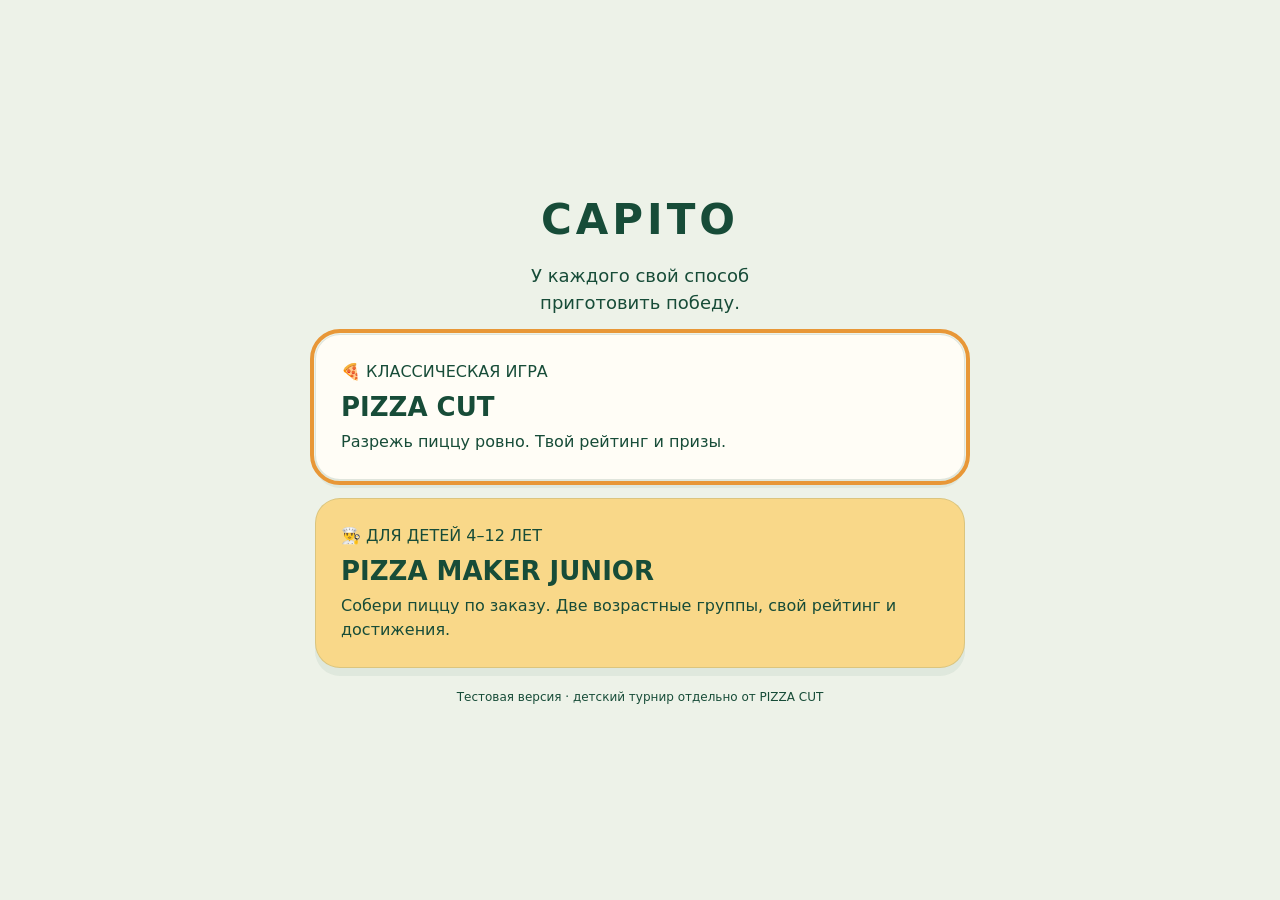
==== commit 91b778b3: "Add isolated Pizza Maker Junior preview with age groups and leaderboard" ====
--- a/index.html
+++ b/index.html
@@ -124,6 +124,7 @@
 @keyframes cpV44Perfect{0%{opacity:0;transform:translate(-50%,-15%) scale(.65)}22%{opacity:1;transform:translate(-50%,0) scale(1.09)}36%{transform:translate(-50%,0) scale(1)}80%{opacity:1}100%{opacity:0;transform:translate(-50%,-30%) scale(1)}}
 @media(prefers-reduced-motion:reduce){.cp-v44-cut-flash,.cp-v44-perfect{animation-duration:.01ms}}
 </style>
+<script defer src="/games-menu.js"></script>
 </head>
 <body>
 
@@ -9446,7 +9447,10 @@
 
 <style id="capito-v2-preview-css">
 .cp2-box{max-width:440px;margin:12px auto;padding:15px;border:1px solid #c8d6c7;border-radius:18px;background:#f2f6ec;color:#214630;font:600 13px/1.5 system-ui;text-align:left}
-.cp2-box h3{font-size:17px;margin:0 0 8px}.cp2-grid{display:grid;grid-template-columns:1fr 1fr;gap:8px}.cp2-cell{padding:10px;background:white;border-radius:12px}.cp2-cell strong{display:block;font-size:18px}.cp2-chip{display:inline-block;padding:5px 8px;margin:3px;background:#e0e9d9;border-radius:20px;font-size:11px}
+.cp2-box h3{font-size:17px;margin:0 0 8px}
+.cp2-weekly{box-sizing:border-box;max-width:440px;margin:4px auto 10px;padding:8px 13px;border-radius:999px;background:#f3f4e9;border:1px solid rgba(30,75,55,.24);color:#174734;font:700 12px/1.35 system-ui;display:flex;justify-content:center;align-items:center;gap:7px;text-align:center}
+.cp2-weekly small{font-size:10px;font-weight:500;opacity:.7}
+@media(max-width:420px){.cp2-weekly{margin:2px 10px 8px;padding:7px 9px;font-size:11px}}.cp2-grid{display:grid;grid-template-columns:1fr 1fr;gap:8px}.cp2-cell{padding:10px;background:white;border-radius:12px}.cp2-cell strong{display:block;font-size:18px}.cp2-chip{display:inline-block;padding:5px 8px;margin:3px;background:#e0e9d9;border-radius:20px;font-size:11px}
 </style>
 <script id="capito-v2-preview-js">
 (function(){
@@ -9454,7 +9458,7 @@
 const week=Math.floor((Date.now()-new Date(new Date().getFullYear(),0,1).getTime())/604800000),pizza=pizzas[week%4],task=tasks[week%3];
 const make=(tag,cls,t)=>{const n=document.createElement(tag);n.className=cls||"";if(t)n.textContent=t;return n};
 const box=(title)=>{const n=make("section","cp2-box");n.appendChild(make("h3","",title));return n};
-for(const id of ["cp-register","cp-game"]){const n=document.getElementById(id);if(n){const b=box("🍕 ПИЦЦА НЕДЕЛИ · "+pizza);b.appendChild(make("div","","CAPITO 2.0 · тестовое оформление · правила и очки без изменений"));n.insertBefore(b,n.firstChild)}}
+for(const id of ["cp-register","cp-game"]){const n=document.getElementById(id);if(n){const b=make("div","cp2-weekly");b.appendChild(make("span","","🍕 ПИЦЦА НЕДЕЛИ · CAPITO"));b.appendChild(make("small","","2.0 · тест"));n.insertBefore(b,n.firstChild)}}
 const result=document.getElementById("cp-result"),final=document.getElementById("cp-final");
 const b=box("🏆 CAPITO 2.0 · ТВОИ ДОСТИЖЕНИЯ"),grid=make("div","cp2-grid"),badges=make("div");b.appendChild(grid);b.appendChild(make("p","", "🎯 Испытание недели: "+task));b.appendChild(badges);if(result)result.appendChild(b);
 const f=box("⭐ ЛИЧНЫЕ ДОСТИЖЕНИЯ"),fb=make("div");f.appendChild(fb);if(final)final.appendChild(f);
@@ -9468,7 +9472,20 @@
 for(const [name,value] of [["Результат",score.toFixed(1)+"%"],["Личный рекорд",a.best.toFixed(1)+"%"],["Золотой кусочек",score>=90?"✨ Открыт":"От 90%"],["До соперника",next===undefined?"Нет данных / лидер":(next-score).toFixed(1)+" п.п."]]){const cell=make("div","cp2-cell",name);cell.appendChild(make("strong","",value));grid.appendChild(cell)}
 badges.replaceChildren();fb.replaceChildren();for(const [key,label] of [["first","Первый разрез"],["precision","Точность"],["gold","Золотой кусочек"],["speed","Скорость"]])if(a[key]){badges.appendChild(make("span","cp2-chip","🏅 "+label));fb.appendChild(make("span","cp2-chip","🏅 "+label))}
 }
-if(result){const obs=new MutationObserver(()=>{if(result.classList.contains("active")){render()}});obs.observe(result,{attributes:true,attributeFilter:["class"]})}
+const club=box("🍕 КЛУБ ПИЦЦАЙОЛО"),clubProgress=make("div"),clubNote=make("p","","Участвуй в разные недели, чтобы открывать новые звания. Пока прогресс хранится только на этом устройстве.");club.appendChild(clubProgress);club.appendChild(clubNote);if(result)result.appendChild(club);
+const finalClub=box("🍕 КЛУБ ПИЦЦАЙОЛО"),finalProgress=make("div");finalClub.appendChild(finalProgress);if(final)final.appendChild(finalClub);
+function mondayKey(){const d=new Date(),utc=new Date(Date.UTC(d.getFullYear(),d.getMonth(),d.getDate())),day=utc.getUTCDay()||7;utc.setUTCDate(utc.getUTCDate()-day+1);return utc.toISOString().slice(0,10)}
+function updateClub(record){let state={};try{state=JSON.parse(localStorage.getItem("capito-v2-club-preview")||"{}")}catch(e){}
+const weeks=Array.isArray(state.weeks)?state.weeks.filter(x=>/^\\d{4}-\\d{2}-\\d{2}$/.test(x)):[],week=mondayKey();
+if(record&&!weeks.includes(week))weeks.push(week);state.weeks=[...new Set(weeks)];
+try{localStorage.setItem("capito-v2-club-preview",JSON.stringify(state))}catch(e){}
+const count=state.weeks.length,steps=[{n:2,title:"Постоянный гость"},{n:4,title:"Мастер CAPITO"},{n:8,title:"Легенда пиццы"}],next=steps.find(x=>count<x.n),earned=steps.filter(x=>count>=x.n).map(x=>"🏅 "+x.title);
+const info=make("div","",count+" "+(count===1?"неделя":count<5?"недели":"недель")+" участия на этом устройстве");
+const progress=make("div","",next?"До звания «"+next.title+"»: ещё "+(next.n-count)+" нед.":"Все звания открыты!");
+for(const root of [clubProgress,finalProgress]){root.replaceChildren(info.cloneNode(true),progress.cloneNode(true));for(const medal of earned)root.appendChild(make("span","cp2-chip",medal))}
+}
+if(result){let seen=false;const obs=new MutationObserver(()=>{if(result.classList.contains("active")){render();if(!seen){seen=true;updateClub(false)}}else seen=false});obs.observe(result,{attributes:true,attributeFilter:["class"]})}
+if(final){const obs=new MutationObserver(()=>{if(final.classList.contains("active"))updateClub(true)});obs.observe(final,{attributes:true,attributeFilter:["class"]})}
 })();
 </script>
 
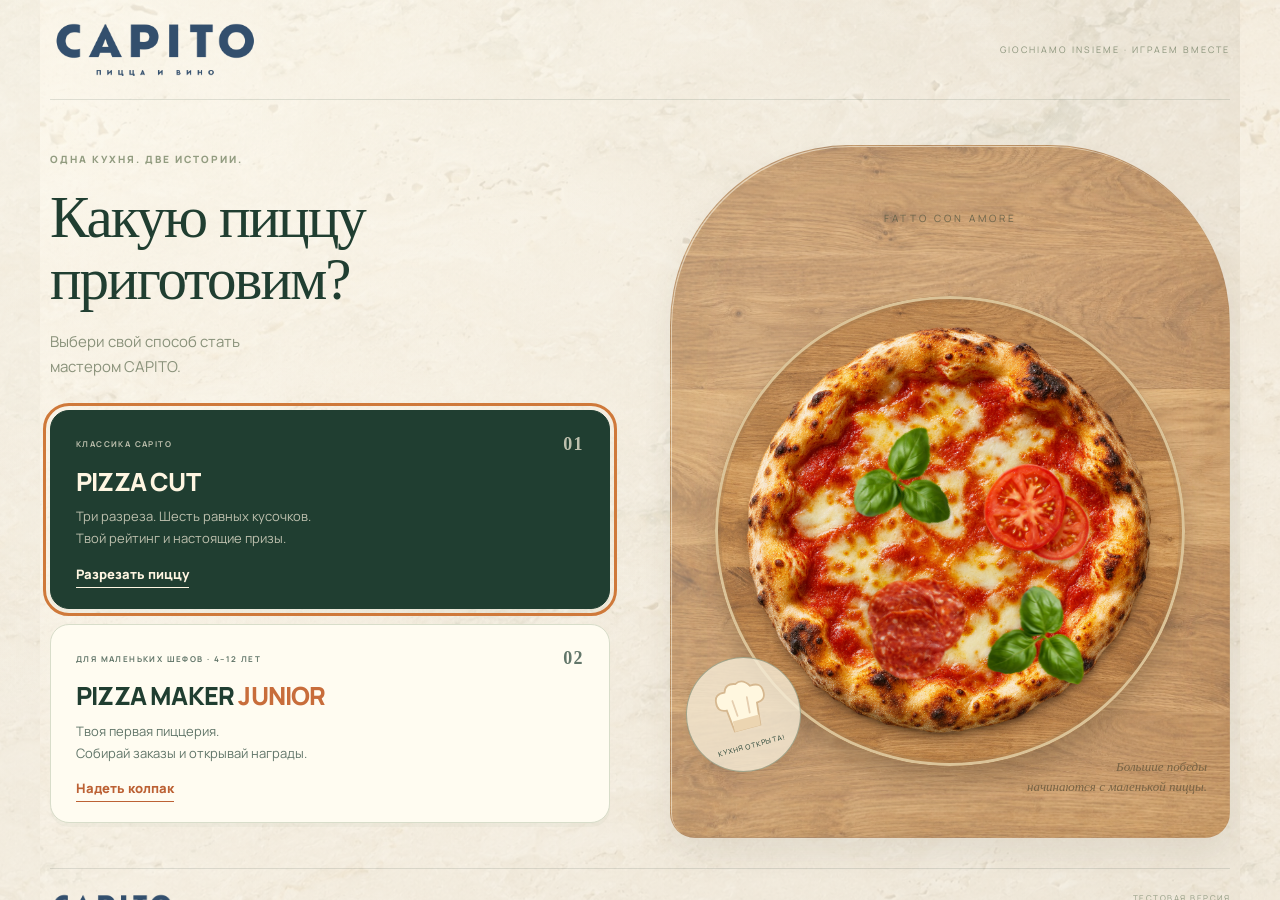
==== commit 5f9d8a85: "Fix Junior score ranking, child hints and selector isolation; preserve production CUT" ====
--- a/index.html
+++ b/index.html
@@ -124,7 +124,7 @@
 @keyframes cpV44Perfect{0%{opacity:0;transform:translate(-50%,-15%) scale(.65)}22%{opacity:1;transform:translate(-50%,0) scale(1.09)}36%{transform:translate(-50%,0) scale(1)}80%{opacity:1}100%{opacity:0;transform:translate(-50%,-30%) scale(1)}}
 @media(prefers-reduced-motion:reduce){.cp-v44-cut-flash,.cp-v44-perfect{animation-duration:.01ms}}
 </style>
-<script defer src="/games-menu.js"></script>
+<script defer src="/games-menu.js?v=8"></script>
 </head>
 <body>
 
@@ -9444,49 +9444,4 @@
 })();
 </script>
 </body>
-
-<style id="capito-v2-preview-css">
-.cp2-box{max-width:440px;margin:12px auto;padding:15px;border:1px solid #c8d6c7;border-radius:18px;background:#f2f6ec;color:#214630;font:600 13px/1.5 system-ui;text-align:left}
-.cp2-box h3{font-size:17px;margin:0 0 8px}
-.cp2-weekly{box-sizing:border-box;max-width:440px;margin:4px auto 10px;padding:8px 13px;border-radius:999px;background:#f3f4e9;border:1px solid rgba(30,75,55,.24);color:#174734;font:700 12px/1.35 system-ui;display:flex;justify-content:center;align-items:center;gap:7px;text-align:center}
-.cp2-weekly small{font-size:10px;font-weight:500;opacity:.7}
-@media(max-width:420px){.cp2-weekly{margin:2px 10px 8px;padding:7px 9px;font-size:11px}}.cp2-grid{display:grid;grid-template-columns:1fr 1fr;gap:8px}.cp2-cell{padding:10px;background:white;border-radius:12px}.cp2-cell strong{display:block;font-size:18px}.cp2-chip{display:inline-block;padding:5px 8px;margin:3px;background:#e0e9d9;border-radius:20px;font-size:11px}
-</style>
-<script id="capito-v2-preview-js">
-(function(){
-const pizzas=["Маргарита","Пепперони","Четыре сыра","Трюфельная"],tasks=["Точность 80%","Скорость до 7 секунд","Пицца-маэстро 90%"];
-const week=Math.floor((Date.now()-new Date(new Date().getFullYear(),0,1).getTime())/604800000),pizza=pizzas[week%4],task=tasks[week%3];
-const make=(tag,cls,t)=>{const n=document.createElement(tag);n.className=cls||"";if(t)n.textContent=t;return n};
-const box=(title)=>{const n=make("section","cp2-box");n.appendChild(make("h3","",title));return n};
-for(const id of ["cp-register","cp-game"]){const n=document.getElementById(id);if(n){const b=make("div","cp2-weekly");b.appendChild(make("span","","🍕 ПИЦЦА НЕДЕЛИ · CAPITO"));b.appendChild(make("small","","2.0 · тест"));n.insertBefore(b,n.firstChild)}}
-const result=document.getElementById("cp-result"),final=document.getElementById("cp-final");
-const b=box("🏆 CAPITO 2.0 · ТВОИ ДОСТИЖЕНИЯ"),grid=make("div","cp2-grid"),badges=make("div");b.appendChild(grid);b.appendChild(make("p","", "🎯 Испытание недели: "+task));b.appendChild(badges);if(result)result.appendChild(b);
-const f=box("⭐ ЛИЧНЫЕ ДОСТИЖЕНИЯ"),fb=make("div");f.appendChild(fb);if(final)final.appendChild(f);
-function render(){const raw=document.getElementById("cp-score")?.textContent||"",score=Number(raw.replace(",",".").match(/\d+(?:\.\d+)?/)?.[0]||0);
-const timeRaw=document.getElementById("cp-result-time")?.textContent||"",time=Number(timeRaw.replace(",",".").match(/\d+(?:\.\d+)?/)?.[0]||0);
-let a={};try{a=JSON.parse(localStorage.getItem("capito-v2-achievements")||"{}")}catch(e){}
-a.best=Math.max(a.best||0,score);if(score>0)a.first=true;if(score>=80)a.precision=true;if(score>=90)a.gold=true;if(time>0&&time<=7)a.speed=true;
-try{localStorage.setItem("capito-v2-achievements",JSON.stringify(a))}catch(e){}
-const scores=[...document.querySelectorAll("#cp-leaderboard .cp-row-score")].map(n=>Number(n.textContent.match(/\d+(?:\.\d+)?/)?.[0])).filter(Number.isFinite);
-const next=scores.filter(x=>x>score).sort((x,y)=>x-y)[0];grid.replaceChildren();
-for(const [name,value] of [["Результат",score.toFixed(1)+"%"],["Личный рекорд",a.best.toFixed(1)+"%"],["Золотой кусочек",score>=90?"✨ Открыт":"От 90%"],["До соперника",next===undefined?"Нет данных / лидер":(next-score).toFixed(1)+" п.п."]]){const cell=make("div","cp2-cell",name);cell.appendChild(make("strong","",value));grid.appendChild(cell)}
-badges.replaceChildren();fb.replaceChildren();for(const [key,label] of [["first","Первый разрез"],["precision","Точность"],["gold","Золотой кусочек"],["speed","Скорость"]])if(a[key]){badges.appendChild(make("span","cp2-chip","🏅 "+label));fb.appendChild(make("span","cp2-chip","🏅 "+label))}
-}
-const club=box("🍕 КЛУБ ПИЦЦАЙОЛО"),clubProgress=make("div"),clubNote=make("p","","Участвуй в разные недели, чтобы открывать новые звания. Пока прогресс хранится только на этом устройстве.");club.appendChild(clubProgress);club.appendChild(clubNote);if(result)result.appendChild(club);
-const finalClub=box("🍕 КЛУБ ПИЦЦАЙОЛО"),finalProgress=make("div");finalClub.appendChild(finalProgress);if(final)final.appendChild(finalClub);
-function mondayKey(){const d=new Date(),utc=new Date(Date.UTC(d.getFullYear(),d.getMonth(),d.getDate())),day=utc.getUTCDay()||7;utc.setUTCDate(utc.getUTCDate()-day+1);return utc.toISOString().slice(0,10)}
-function updateClub(record){let state={};try{state=JSON.parse(localStorage.getItem("capito-v2-club-preview")||"{}")}catch(e){}
-const weeks=Array.isArray(state.weeks)?state.weeks.filter(x=>/^\\d{4}-\\d{2}-\\d{2}$/.test(x)):[],week=mondayKey();
-if(record&&!weeks.includes(week))weeks.push(week);state.weeks=[...new Set(weeks)];
-try{localStorage.setItem("capito-v2-club-preview",JSON.stringify(state))}catch(e){}
-const count=state.weeks.length,steps=[{n:2,title:"Постоянный гость"},{n:4,title:"Мастер CAPITO"},{n:8,title:"Легенда пиццы"}],next=steps.find(x=>count<x.n),earned=steps.filter(x=>count>=x.n).map(x=>"🏅 "+x.title);
-const info=make("div","",count+" "+(count===1?"неделя":count<5?"недели":"недель")+" участия на этом устройстве");
-const progress=make("div","",next?"До звания «"+next.title+"»: ещё "+(next.n-count)+" нед.":"Все звания открыты!");
-for(const root of [clubProgress,finalProgress]){root.replaceChildren(info.cloneNode(true),progress.cloneNode(true));for(const medal of earned)root.appendChild(make("span","cp2-chip",medal))}
-}
-if(result){let seen=false;const obs=new MutationObserver(()=>{if(result.classList.contains("active")){render();if(!seen){seen=true;updateClub(false)}}else seen=false});obs.observe(result,{attributes:true,attributeFilter:["class"]})}
-if(final){const obs=new MutationObserver(()=>{if(final.classList.contains("active"))updateClub(true)});obs.observe(final,{attributes:true,attributeFilter:["class"]})}
-})();
-</script>
-
-</html>+</html>
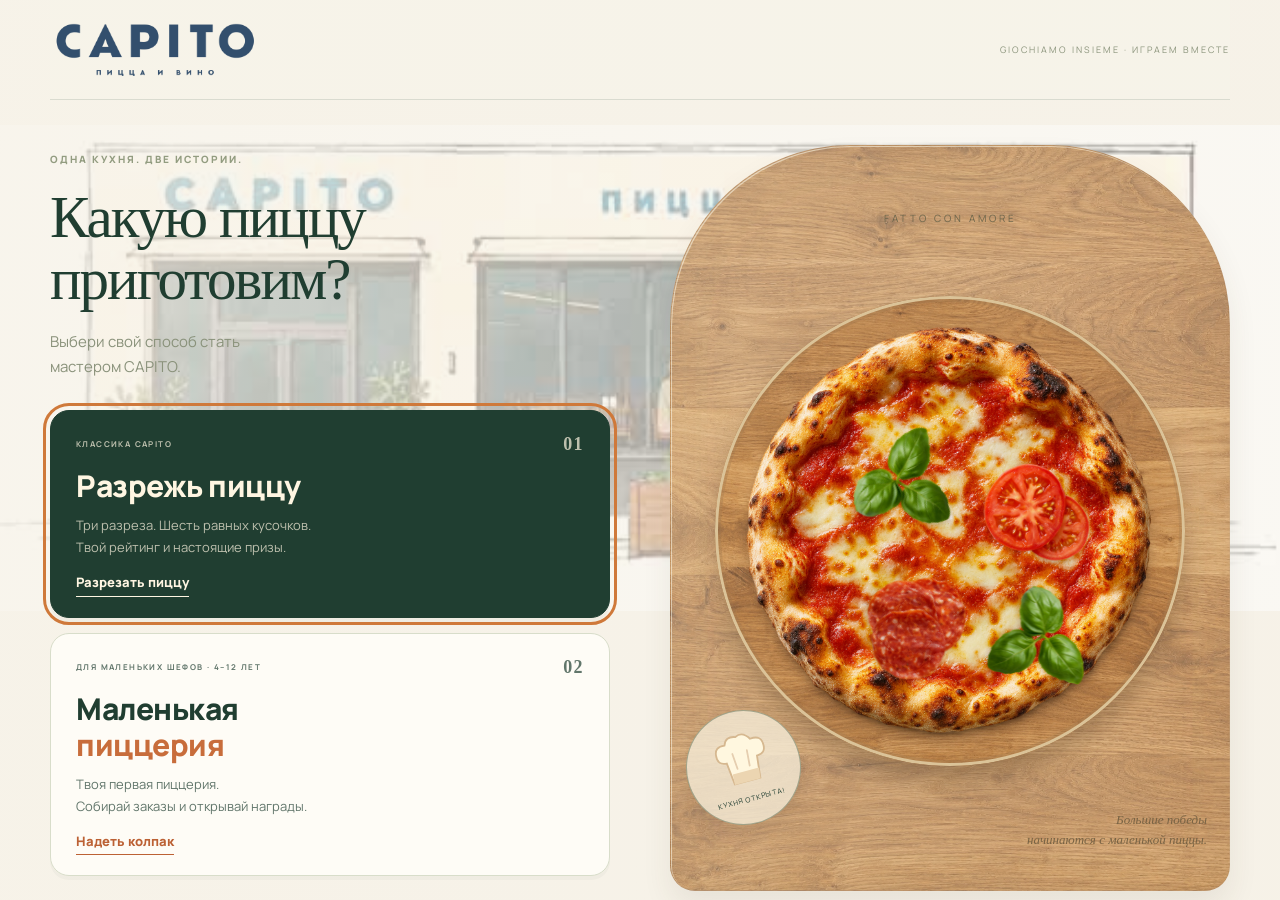
==== commit 572f0762: "Add parmesan/stracciatella, freehand pizza slicing and Russian game titles" ====
--- a/index.html
+++ b/index.html
@@ -4,7 +4,7 @@
 <meta charset="utf-8">
 <meta name="viewport" content="width=device-width,initial-scale=1,maximum-scale=1,viewport-fit=cover">
 <meta name="theme-color" content="#ffffff">
-<title>CAPITO / PIZZA CUT — V24</title>
+<title>CAPITO — Разрежь пиццу</title>
 
 <style id="capito-v15-pizza-photo">
 @media(max-width:600px){
@@ -2031,13 +2031,13 @@
 
   <div class="cp-desktop-inner">
 
-    <div class="cp-desktop-brand">CAPITO / PIZZA CUT</div>
+    <div class="cp-desktop-brand">CAPITO / РАЗРЕЖЬ ПИЦЦУ</div>
 
     <div class="cp-desktop-title">ИГРАЙ<br>С ТЕЛЕФОНА</div>
 
     <div class="cp-desktop-text">
 
-      PIZZA CUT создана для игры пальцем.<br>
+      «Разрежь пиццу» создана для игры пальцем.<br>
 
       Открой эту страницу на iPhone или Android.
 
@@ -2059,7 +2059,7 @@
 
 
 
-  <div class="cp-brand">CAPITO / PIZZA CUT</div>
+  <div class="cp-brand">CAPITO / РАЗРЕЖЬ ПИЦЦУ</div>
 
 
 
@@ -2177,7 +2177,7 @@
 
 
 
-  <div class="cp-brand">CAPITO / PIZZA CUT</div>
+  <div class="cp-brand">CAPITO / РАЗРЕЖЬ ПИЦЦУ</div>
 
 
 
@@ -2277,7 +2277,7 @@
 
 
 
-  <div class="cp-brand">CAPITO / PIZZA CUT</div>
+  <div class="cp-brand">CAPITO / РАЗРЕЖЬ ПИЦЦУ</div>
 
 
 
@@ -2419,7 +2419,7 @@
 
 
   <div id="cp-leaderboard" class="cp-leaderboard"></div>
-<div class="cp-v31-records" id="cp-v31-cp-leaderboard"><h3>🏆 ЗАЛ СЛАВЫ CAPITO</h3><p>Абсолютные рекорды за всю историю CAPITO PIZZA CUT</p><div class="cp-v34-oven cp-v34-compact" role="img" aria-label="Иллюстрация дровяной кирпичной печи CAPITO с горящими дровами"></div><div class="cp-v31-empty">Загружаем рекорды…</div></div>
+<div class="cp-v31-records" id="cp-v31-cp-leaderboard"><h3>🏆 ЗАЛ СЛАВЫ CAPITO</h3><p>Абсолютные рекорды за всю историю CAPITO «Разрежь пиццу»</p><div class="cp-v34-oven cp-v34-compact" role="img" aria-label="Иллюстрация дровяной кирпичной печи CAPITO с горящими дровами"></div><div class="cp-v31-empty">Загружаем рекорды…</div></div>
 
 
 
@@ -2433,7 +2433,7 @@
 
 
 
-  <div class="cp-brand">CAPITO / PIZZA CUT</div>
+  <div class="cp-brand">CAPITO / РАЗРЕЖЬ ПИЦЦУ</div>
 
 
 
@@ -2557,7 +2557,7 @@
 
 
   <div id="cp-final-leaderboard" class="cp-leaderboard"></div>
-<div class="cp-v31-records" id="cp-v31-cp-final-leaderboard"><h3>🏆 ЗАЛ СЛАВЫ CAPITO</h3><p>Абсолютные рекорды за всю историю CAPITO PIZZA CUT</p><div class="cp-v34-oven cp-v34-compact" role="img" aria-label="Иллюстрация дровяной кирпичной печи CAPITO с горящими дровами"></div><div class="cp-v31-empty">Загружаем рекорды…</div></div>
+<div class="cp-v31-records" id="cp-v31-cp-final-leaderboard"><h3>🏆 ЗАЛ СЛАВЫ CAPITO</h3><p>Абсолютные рекорды за всю историю CAPITO «Разрежь пиццу»</p><div class="cp-v34-oven cp-v34-compact" role="img" aria-label="Иллюстрация дровяной кирпичной печи CAPITO с горящими дровами"></div><div class="cp-v31-empty">Загружаем рекорды…</div></div>
 
 
 
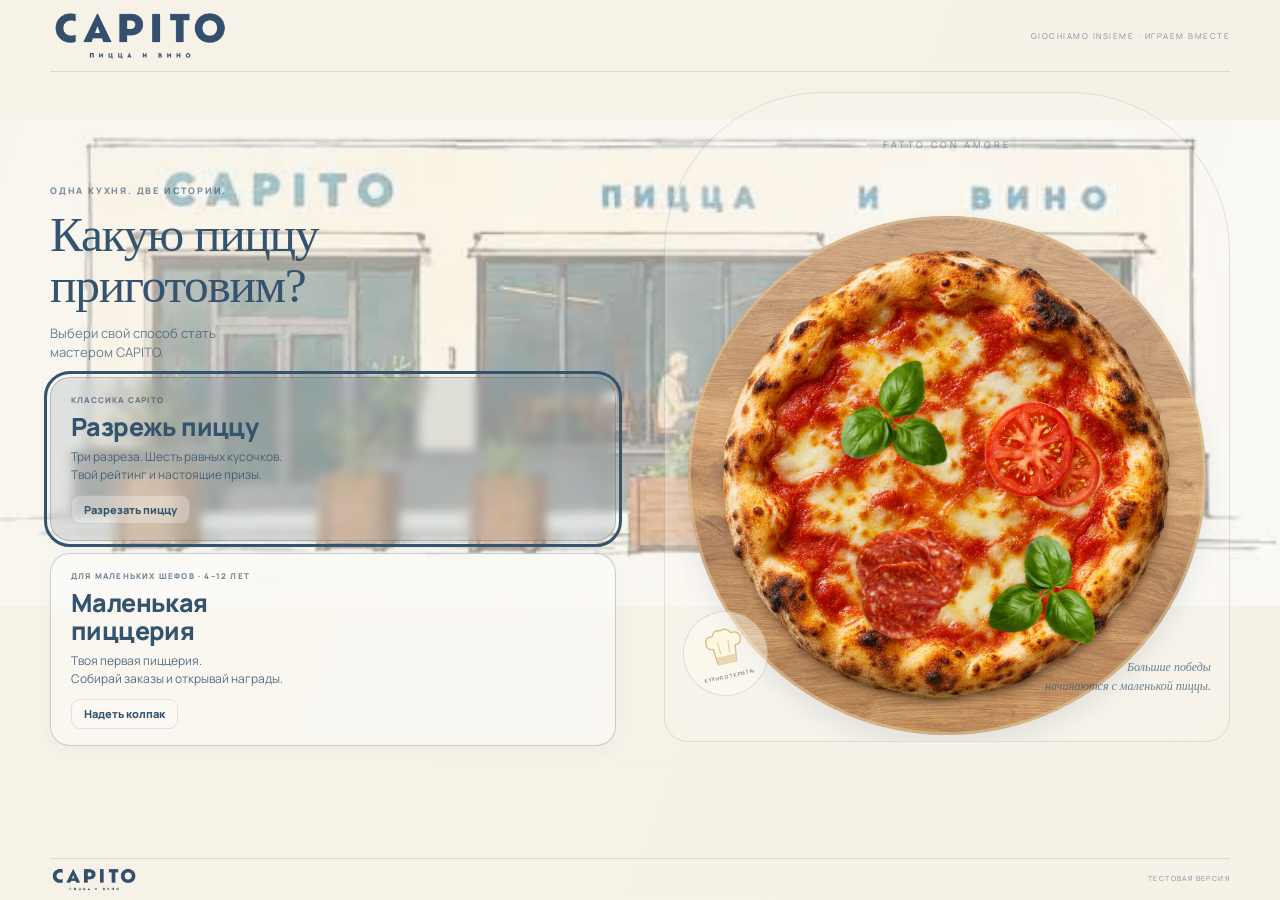
==== commit 1b5fa1ce: "Apply CAPITO blue across game screens and simplify compact layouts" ====
--- a/index.html
+++ b/index.html
@@ -15,15 +15,15 @@
 }
 
 /* CAPITO V29 — result polish; gameplay and registration untouched */
-.cp-v29-summary{max-width:390px;margin:9px auto 12px;padding:14px 15px 13px;border:1px solid rgba(28,65,42,.17);border-radius:19px;background:linear-gradient(145deg,rgba(255,255,255,.96),rgba(242,246,239,.92));box-shadow:0 9px 26px rgba(24,50,33,.09);text-align:left}
-.cp-v29-heading{display:flex;justify-content:space-between;align-items:center;gap:8px;color:#244b36;font-size:10px;font-weight:900;letter-spacing:1.25px}
-.cp-v29-badge{border-radius:30px;background:#e3ede2;padding:5px 9px;font-size:10px;letter-spacing:.2px;white-space:nowrap}
-.cp-v29-track{height:12px;margin-top:12px;background:#e1e8df;border-radius:30px;overflow:hidden;box-shadow:inset 0 1px 3px rgba(0,0,0,.09)}
-.cp-v29-fill{height:100%;width:0;background:linear-gradient(90deg,#598366,#245d3e);border-radius:30px;transition:width 1.05s cubic-bezier(.22,.85,.22,1)}
-.cp-v29-scale{display:flex;justify-content:space-between;margin-top:6px;color:#657b69;font-size:10px;font-weight:700}
-.cp-v29-caption{margin-top:9px;color:#375443;font-size:12px;line-height:1.35;font-weight:700;text-align:center}
-.cp-v29-view{border:1.5px solid #2c573e!important;background:#fff!important;color:#2c573e!important}
-.cp-v29-view:focus-visible{outline:3px solid #80b495;outline-offset:2px}
+.cp-v29-summary{max-width:390px;margin:9px auto 12px;padding:14px 15px 13px;border:1px solid rgba(52,83,109,.17);border-radius:19px;background:linear-gradient(145deg,rgba(255,255,255,.96),rgba(239,243,246,.92));box-shadow:0 9px 26px rgba(52,83,109,.09);text-align:left}
+.cp-v29-heading{display:flex;justify-content:space-between;align-items:center;gap:8px;color:#34536d;font-size:10px;font-weight:900;letter-spacing:1.25px}
+.cp-v29-badge{border-radius:30px;background:#e2e8ed;padding:5px 9px;font-size:10px;letter-spacing:.2px;white-space:nowrap}
+.cp-v29-track{height:12px;margin-top:12px;background:#dfe4e8;border-radius:30px;overflow:hidden;box-shadow:inset 0 1px 3px rgba(0,0,0,.09)}
+.cp-v29-fill{height:100%;width:0;background:linear-gradient(90deg,#596f83,#34536d);border-radius:30px;transition:width 1.05s cubic-bezier(.22,.85,.22,1)}
+.cp-v29-scale{display:flex;justify-content:space-between;margin-top:6px;color:#63717d;font-size:10px;font-weight:700}
+.cp-v29-caption{margin-top:9px;color:#34536d;font-size:12px;line-height:1.35;font-weight:700;text-align:center}
+.cp-v29-view{border:1.5px solid #34536d!important;background:#fff!important;color:#34536d!important}
+.cp-v29-view:focus-visible{outline:3px solid #809cb4;outline-offset:2px}
 @media(max-width:370px){.cp-v29-summary{padding:11px}.cp-v29-heading{font-size:9px}}
 @media(prefers-reduced-motion:reduce){.cp-v29-fill{transition:none}}
 
@@ -67,8 +67,8 @@
 }
 </style>
 <style id="cp-v30-styles">
-.cp-v30-wrap{margin:14px 0 18px;font-family:inherit;color:#173b30}
-.cp-v30-head{background:#eff4ee;border:1px solid #d9e6d8;border-radius:15px;padding:12px 14px;text-align:center;margin-bottom:14px}
+.cp-v30-wrap{margin:14px 0 18px;font-family:inherit;color:#34536d}
+.cp-v30-head{background:#eef1f4;border:1px solid #d8dfe6;border-radius:15px;padding:12px 14px;text-align:center;margin-bottom:14px}
 .cp-v30-label{font-size:11px;letter-spacing:1.1px;font-weight:800;text-transform:uppercase}
 .cp-v30-count{font-size:21px;font-weight:900;margin:4px 0 2px;font-variant-numeric:tabular-nums}
 .cp-v30-small{font-size:11px;opacity:.73}
@@ -79,14 +79,14 @@
 .cp-v30-percent{font-size:16px;font-weight:900}
 .cp-v30-step{display:flex;align-items:center;justify-content:center;color:white;border-radius:11px 11px 5px 5px;font-size:23px;font-weight:900;margin-top:7px}
 .cp-v30-first .cp-v30-step{height:85px;background:linear-gradient(145deg,#b58b38,#d5b86c)}
-.cp-v30-second .cp-v30-step{height:65px;background:linear-gradient(145deg,#82938e,#b0bbb6)}
+.cp-v30-second .cp-v30-step{height:65px;background:linear-gradient(145deg,#7d8b98,#adb6be)}
 .cp-v30-third .cp-v30-step{height:50px;background:linear-gradient(145deg,#ab7752,#ca9a70)}
 .cp-v30-person-empty{opacity:.55}
-.cp-v30-personal{border:1px solid #d6e2d7;border-radius:13px;padding:12px 14px;background:#fafcf9;font-size:13px;line-height:1.55;margin-bottom:12px}
+.cp-v30-personal{border:1px solid #d6dce2;border-radius:13px;padding:12px 14px;background:#f9fbfc;font-size:13px;line-height:1.55;margin-bottom:12px}
 .cp-v30-personal strong{font-weight:900}
 .cp-v30-personal-title{font-size:11px;letter-spacing:.8px;font-weight:900;margin-bottom:3px}
 .cp-v30-prizes{text-align:center;font-size:11px;opacity:.72;margin:0 0 12px}
-.cp-v30-myrow{background:#edf4e9;border-radius:6px}
+.cp-v30-myrow{background:#e9eff4;border-radius:6px}
 @media(max-width:370px){.cp-v30-percent{font-size:14px}.cp-v30-person{font-size:11px}.cp-v30-count{font-size:18px}}
 </style>
 
@@ -120,12 +120,29 @@
 #cp-board{position:relative}
 .cp-v44-cut-flash{position:absolute;z-index:20;pointer-events:none;width:52px;height:52px;border:2px solid rgba(255,245,199,.88);border-radius:50%;transform:translate(-50%,-50%) scale(.35);box-shadow:0 0 14px rgba(255,210,110,.7),inset 0 0 10px rgba(255,210,110,.3);animation:cpV44Flash .42s ease-out forwards}
 @keyframes cpV44Flash{0%{opacity:0;transform:translate(-50%,-50%) scale(.35)}25%{opacity:1}100%{opacity:0;transform:translate(-50%,-50%) scale(1.65)}}
-.cp-v44-perfect{position:fixed;left:50%;top:30%;z-index:9999;pointer-events:none;padding:13px 28px;border-radius:16px;background:#fff6dd;color:#234d32;border:2px solid #d8ae59;box-shadow:0 12px 40px #0005;font-weight:900;font-size:clamp(25px,7vw,42px);letter-spacing:.05em;white-space:nowrap;animation:cpV44Perfect 1.8s both}
+.cp-v44-perfect{position:fixed;left:50%;top:30%;z-index:9999;pointer-events:none;padding:13px 28px;border-radius:16px;background:#fff6dd;color:#34536d;border:2px solid #d8ae59;box-shadow:0 12px 40px #0005;font-weight:900;font-size:clamp(25px,7vw,42px);letter-spacing:.05em;white-space:nowrap;animation:cpV44Perfect 1.8s both}
 @keyframes cpV44Perfect{0%{opacity:0;transform:translate(-50%,-15%) scale(.65)}22%{opacity:1;transform:translate(-50%,0) scale(1.09)}36%{transform:translate(-50%,0) scale(1)}80%{opacity:1}100%{opacity:0;transform:translate(-50%,-30%) scale(1)}}
 @media(prefers-reduced-motion:reduce){.cp-v44-cut-flash,.cp-v44-perfect{animation-duration:.01ms}}
 </style>
 <script defer src="/games-menu.js?v=8"></script>
-</head>
+<style id="capito-blue-compact">
+/* Presentation only: preserve registration, scoring, prize and Telegram logic. */
+:root{--cp-blue:#34536d}
+#capito-pizza-cut .cp-btn.blue{background:#34536d!important;border-color:#34536d!important;color:white!important}
+#capito-pizza-cut input[type=checkbox]{accent-color:#34536d}
+@media(max-width:600px){
+ #cp-register .cp-interior-photo{display:none!important}
+ #cp-register .cp-prizes{margin:6px 0!important}
+ #cp-register .cp-title{font-size:28px!important}
+ #cp-register .cp-description{max-width:340px!important;margin-bottom:7px!important}
+ #cp-register.active{padding-bottom:12px!important}
+ #cp-register .cp-consent{font-size:11px!important;line-height:1.3!important}
+ #cp-result .cp-result-card{padding:16px 14px!important}
+ #cp-result .cp-v45-pizza{width:95px;height:95px}
+ #cp-result .cp-v45-preview{margin-top:7px}
+ #cp-result .cp-v29-summary{margin-top:7px;padding:10px}
+}
+</style></head>
 <body>
 
 <style id="capito-v2-mobile">
@@ -160,22 +177,22 @@
  #cp-v2-facade{border:0;background:#f3e6d2;overflow:visible}
  #cp-v2-facade img{position:relative!important;inset:auto!important;width:100%!important;height:auto!important;transform:none!important;animation:none!important;object-fit:contain!important}
  #cp-v2-facade:after,.cp-v2-walker{display:none!important}
- #capito-pizza-cut{background:#f3e6d2;color:#173d34;}
+ #capito-pizza-cut{background:#f3e6d2;color:#34536d;}
  #cp-register.active{position:relative;isolation:isolate;margin:0 -10px;padding:25px 18px 0;background:
  radial-gradient(ellipse at 0% 22%,rgba(159,121,67,.12),transparent 42%),
  radial-gradient(ellipse at 100% 72%,rgba(111,107,62,.10),transparent 40%),
  repeating-linear-gradient(112deg,rgba(103,71,38,.025) 0px,rgba(103,71,38,.025) 1px,transparent 1px,transparent 8px),#f3e6d2;}
- #cp-register .cp-brand,#cp-register .cp-title,#cp-register .cp-subtitle,#cp-register .cp-description{color:#173d34!important}
+ #cp-register .cp-brand,#cp-register .cp-title,#cp-register .cp-subtitle,#cp-register .cp-description{color:#34536d!important}
  #cp-register .cp-title{font-size:clamp(28px,8vw,40px);line-height:1.07;letter-spacing:-.03em}
- #cp-register .cp-prize{border-color:#173d34!important;background:rgba(255,255,255,.55)!important;color:#173d34!important}
- #cp-register .cp-prize.first{background:#173d34!important;color:#fff!important}
- #cp-register .cp-input{border-color:#173d34!important;background:rgba(255,255,255,.72)!important;color:#173d34!important}
- #cp-register .cp-label,#cp-register .cp-consent{color:#173d34!important}
- #cp-register #cp-start{background:#173d34!important;color:#fff!important;border-color:#173d34!important}
+ #cp-register .cp-prize{border-color:#34536d!important;background:rgba(255,255,255,.55)!important;color:#34536d!important}
+ #cp-register .cp-prize.first{background:#34536d!important;color:#fff!important}
+ #cp-register .cp-input{border-color:#34536d!important;background:rgba(255,255,255,.72)!important;color:#34536d!important}
+ #cp-register .cp-label,#cp-register .cp-consent{color:#34536d!important}
+ #cp-register #cp-start{background:#34536d!important;color:#fff!important;border-color:#34536d!important}
  #cp-register .cp-interior-photo{display:block;position:relative;margin:25px -18px 0;overflow:hidden;background:#c4aa86;line-height:0}
  #cp-register .cp-interior-photo:before{content:"";position:absolute;top:0;left:0;right:0;height:70px;background:linear-gradient(to bottom,#f3e6d2 0%,rgba(243,230,210,0) 100%);z-index:1;pointer-events:none}
  #cp-register .cp-interior-photo img{display:block;width:100%;height:auto;object-fit:cover}
- #cp-v2-sound{color:#173d34;border-color:#173d34}
+ #cp-v2-sound{color:#34536d;border-color:#34536d}
 }
 @media(min-width:601px){#cp-register .cp-interior-photo{display:none}}
 </style>
@@ -185,22 +202,22 @@
 @media(max-width:600px){
  body.cp-playing #cp-v2-facade{display:none!important}
  body.cp-playing{overflow:hidden!important}
- body.cp-playing #capito-pizza-cut{max-width:none!important;width:100%!important;height:100dvh!important;min-height:100dvh!important;overflow:hidden!important;padding:0!important;background:#f2e3cd url("capito-tabletop-v14.webp") center / cover no-repeat!important;color:#173d34}
+ body.cp-playing #capito-pizza-cut{max-width:none!important;width:100%!important;height:100dvh!important;min-height:100dvh!important;overflow:hidden!important;padding:0!important;background:#f2e3cd url("capito-tabletop-v14.webp") center / cover no-repeat!important;color:#34536d}
  body.cp-playing #cp-mobile-app{height:100%!important}
  body.cp-playing #cp-game.active{height:100%!important;min-height:0!important;display:flex!important;flex-direction:column;align-items:center;justify-content:space-between;gap:0!important;padding:calc(env(safe-area-inset-top) + 14px) 13px calc(env(safe-area-inset-bottom) + 24px)!important;overflow:hidden;box-sizing:border-box}
- body.cp-playing #cp-game .cp-brand{font-size:clamp(11px,3vw,14px);letter-spacing:3.5px;font-weight:800;color:#173d34;margin:0 0 8px!important;flex:0 0 auto}
+ body.cp-playing #cp-game .cp-brand{font-size:clamp(11px,3vw,14px);letter-spacing:3.5px;font-weight:800;color:#34536d;margin:0 0 8px!important;flex:0 0 auto}
  body.cp-playing #cp-game .cp-game-head{width:100%;flex:0 0 auto;margin:0!important;text-align:center}
- body.cp-playing #cp-game .cp-game-instruction{font-family:Georgia,'Times New Roman',serif;font-size:clamp(29px,8vw,43px)!important;line-height:1.03;font-weight:700;letter-spacing:-.7px;color:#173d34;max-width:350px;margin:0 auto 18px!important;text-shadow:0 1px 1px rgba(255,255,255,.45)}
- body.cp-playing #cp-game .cp-game-status{display:flex;flex-direction:row-reverse;justify-content:space-between;align-items:center;width:100%;max-width:430px;min-height:55px;margin:0 auto!important;padding:11px 19px;border:1px solid rgba(23,61,52,.12);border-radius:999px;background:rgba(255,253,246,.95);box-shadow:0 9px 22px rgba(72,42,20,.13)}
- body.cp-playing #cp-game .cp-cut-counter{opacity:1;font-size:clamp(11px,3.2vw,14px);font-weight:900;color:#173d34}
- body.cp-playing #cp-game .cp-timer{font-size:clamp(17px,4.7vw,22px);font-weight:900;color:#173d34;background:transparent!important;border:0!important;padding:0!important;min-width:75px}
+ body.cp-playing #cp-game .cp-game-instruction{font-family:Georgia,'Times New Roman',serif;font-size:clamp(29px,8vw,43px)!important;line-height:1.03;font-weight:700;letter-spacing:-.7px;color:#34536d;max-width:350px;margin:0 auto 18px!important;text-shadow:0 1px 1px rgba(255,255,255,.45)}
+ body.cp-playing #cp-game .cp-game-status{display:flex;flex-direction:row-reverse;justify-content:space-between;align-items:center;width:100%;max-width:430px;min-height:55px;margin:0 auto!important;padding:11px 19px;border:1px solid rgba(52,83,109,.12);border-radius:999px;background:rgba(255,253,246,.95);box-shadow:0 9px 22px rgba(72,42,20,.13)}
+ body.cp-playing #cp-game .cp-cut-counter{opacity:1;font-size:clamp(11px,3.2vw,14px);font-weight:900;color:#34536d}
+ body.cp-playing #cp-game .cp-timer{font-size:clamp(17px,4.7vw,22px);font-weight:900;color:#34536d;background:transparent!important;border:0!important;padding:0!important;min-width:75px}
  body.cp-playing #cp-game .cp-timer.warning{color:#b7432c!important}
  body.cp-playing #cp-board{position:relative!important;flex:0 1 auto!important;width:min(calc(100vw - 20px),440px,calc(100dvh - 310px))!important;max-width:none!important;min-height:0!important;aspect-ratio:1/1!important;height:auto!important;margin:0 auto!important;overflow:visible!important;border-radius:0!important;background:transparent!important;box-shadow:none!important;transform:none!important;touch-action:none}
  /* Keep source photo's correct 3:2 image scale, crop tiles at the original pizza circle. */
  body.cp-playing #cp-pizza-image{display:block;width:150%!important;max-width:none!important;height:100%!important;margin-left:-25%!important;object-fit:fill!important;clip-path:circle(28.2% at 50.3% 50.4%)!important;filter:drop-shadow(0 13px 11px rgba(49,26,13,.24));pointer-events:none}
  body.cp-playing #cp-canvas{position:absolute;inset:0!important;width:100%!important;height:100%!important;touch-action:none}
- body.cp-playing #cp-game .cp-tip{flex:0 0 auto;margin:0 auto!important;padding:15px 22px;max-width:360px;border-radius:999px;background:rgba(255,253,246,.96);border:1px solid rgba(23,61,52,.14);box-shadow:0 9px 20px rgba(72,42,20,.12);color:#173d34;font-family:Georgia,'Times New Roman',serif;font-size:clamp(17px,4.6vw,22px);font-weight:700;line-height:1.13;opacity:1}
- body.cp-playing #cp-v2-sound{display:flex!important;position:fixed;z-index:100;top:calc(env(safe-area-inset-top) + 10px);right:12px;width:42px;height:42px;border:1.5px solid #173d34;color:#173d34;background:rgba(255,253,246,.96);font-size:18px}
+ body.cp-playing #cp-game .cp-tip{flex:0 0 auto;margin:0 auto!important;padding:15px 22px;max-width:360px;border-radius:999px;background:rgba(255,253,246,.96);border:1px solid rgba(52,83,109,.14);box-shadow:0 9px 20px rgba(72,42,20,.12);color:#34536d;font-family:Georgia,'Times New Roman',serif;font-size:clamp(17px,4.6vw,22px);font-weight:700;line-height:1.13;opacity:1}
+ body.cp-playing #cp-v2-sound{display:flex!important;position:fixed;z-index:100;top:calc(env(safe-area-inset-top) + 10px);right:12px;width:42px;height:42px;border:1.5px solid #34536d;color:#34536d;background:rgba(255,253,246,.96);font-size:18px}
 }
 @media(max-height:740px) and (max-width:600px){body.cp-playing #cp-game.active{padding-top:8px!important;padding-bottom:12px!important}body.cp-playing #cp-game .cp-game-instruction{font-size:26px!important;margin-bottom:9px!important}body.cp-playing #cp-board{width:min(calc(100vw - 20px),calc(100dvh - 270px))!important}body.cp-playing #cp-game .cp-tip{padding:10px 15px;font-size:16px}}
 </style>
@@ -208,7 +225,7 @@
 <style id="capito-v8-polish">
 @media(max-width:600px){
  body.cp-playing #capito-pizza-cut{background-image:url("capito-tabletop-v14.webp")!important;background-color:#eee0c8!important}
- body.cp-playing #cp-piece-count,body.cp-playing #cp-piece-count.perfect{background:#173d34!important;color:#fff!important;box-shadow:0 9px 28px rgba(20,54,44,.24)!important}
+ body.cp-playing #cp-piece-count,body.cp-playing #cp-piece-count.perfect{background:#34536d!important;color:#fff!important;box-shadow:0 9px 28px rgba(52,83,109,.24)!important}
  body.cp-playing #cp-game .cp-game-instruction{text-shadow:none!important}
  body.cp-playing #cp-board{filter:drop-shadow(0 12px 12px rgba(68,37,18,.16))}
  body.cp-playing #cp-game .cp-game-status{box-shadow:0 6px 20px rgba(71,42,24,.09)!important}
@@ -225,7 +242,7 @@
  body.cp-playing #cp-game .cp-game-instruction{margin-bottom:11px!important;font-size:clamp(29px,8vw,42px)!important}
  body.cp-playing #cp-game .cp-game-status{min-height:52px!important}
  body.cp-playing #cp-game .cp-tip{padding:13px 18px!important}
- body.cp-playing #cp-piece-count{background:#173d34!important}
+ body.cp-playing #cp-piece-count{background:#34536d!important}
 }
 @media(max-height:740px) and (max-width:600px){body.cp-playing #cp-board{width:min(calc(100vw - 8px),calc(100dvh - 250px))!important}}
 </style>
@@ -241,7 +258,7 @@
  body.cp-playing #cp-game .cp-game-instruction{font-size:clamp(27px,7.6vw,41px)!important;margin-bottom:10px!important}
  body.cp-playing #cp-game .cp-tip{font-size:clamp(16px,4.1vw,20px)!important;padding:12px 18px!important}
  body.cp-playing #cp-game .cp-game-status{min-height:52px!important}
- body.cp-playing #cp-piece-count,body.cp-playing #cp-piece-count.perfect{background:#173d34!important;color:white!important}
+ body.cp-playing #cp-piece-count,body.cp-playing #cp-piece-count.perfect{background:#34536d!important;color:white!important}
 }
 @media(max-height:740px) and (max-width:600px){body.cp-playing #cp-board{width:min(calc(100vw - 10px),calc(100dvh - 244px))!important}}
 </style>
@@ -5451,7 +5468,7 @@
 
 
 
-  ctx.strokeStyle="#171717";
+  ctx.strokestyle="#171717";
 
   ctx.lineWidth=12;
 
@@ -5543,7 +5560,7 @@
 
 
 
-  ctx.strokeStyle="#555";
+  ctx.strokestyle="#555";
 
   ctx.lineWidth=1.5;
 
@@ -5609,7 +5626,7 @@
 
 
 
-  ctx.fillStyle="#555";
+  ctx.fillstyle="#555";
 
   ctx.fill();
 
@@ -9105,12 +9122,12 @@
 })();
 </script>
 <style id="cp-v33-hall-style">
-.cp-v31-records{margin:22px auto 16px;padding:22px 15px;border:1px solid #c8d0bd;border-radius:22px;background:linear-gradient(155deg,#fbfcf7,#edf2e9);color:#234a35;max-width:480px;text-align:center;box-shadow:0 8px 24px rgba(15,50,30,.08)}
+.cp-v31-records{margin:22px auto 16px;padding:22px 15px;border:1px solid #bdc7d0;border-radius:22px;background:linear-gradient(155deg,#f8fafb,#e9eef2);color:#34536d;max-width:480px;text-align:center;box-shadow:0 8px 24px rgba(52,83,109,.08)}
 .cp-v31-records h3{font-size:21px;letter-spacing:.05em;margin:0 0 6px;font-weight:800}.cp-v31-records p{font-size:12px;line-height:1.5;margin:0 0 14px;opacity:.85}
-.cp-v33-champion{border-radius:17px;background:#244b38;color:#fff;padding:15px 12px;margin:0 0 14px;box-shadow:0 7px 18px rgba(16,45,28,.15)}
+.cp-v33-champion{border-radius:17px;background:#34536d;color:#fff;padding:15px 12px;margin:0 0 14px;box-shadow:0 7px 18px rgba(52,83,109,.15)}
 .cp-v33-crown{font-size:25px}.cp-v33-champion-name{font-size:21px;font-weight:800;overflow-wrap:anywhere}.cp-v33-champion-score{font-size:30px;font-weight:800;color:#f3d991}.cp-v33-champion-date{font-size:11px;opacity:.8}
-.cp-v33-podium{display:grid;grid-template-columns:1fr 1.1fr 1fr;align-items:end;gap:6px;margin:0 0 15px}.cp-v33-podium-cell{min-width:0;border-radius:13px 13px 5px 5px;background:#e2e8da;padding:12px 5px 9px}.cp-v33-podium-cell.first{background:#e9dba9;padding-top:24px}.cp-v33-podium-cell.second{background:#dce2e2}.cp-v33-podium-cell.third{background:#e7d3c2}.cp-v33-podium-medal{font-size:24px}.cp-v33-podium-name{font-size:12px;font-weight:700;overflow-wrap:anywhere}.cp-v33-podium-score{font-size:14px;font-weight:800;margin-top:5px}
-.cp-v31-records ol{list-style:none;padding:0;margin:0}.cp-v31-records li{display:flex;justify-content:space-between;align-items:center;gap:12px;text-align:left;padding:11px 9px;border-bottom:1px solid #dce3d6;font-size:14px}.cp-v31-records li:last-child{border-bottom:0}.cp-v31-records .cp-v31-record-score{font-weight:800;white-space:nowrap}.cp-v31-records .cp-v31-empty{font-size:13px;line-height:1.6;padding:12px 3px;color:#536558}.cp-v33-date{display:block;font-size:10px;color:#738274;margin-top:2px}.cp-v33-record-title{font-size:12px;font-weight:800;letter-spacing:.09em;margin:14px 0 4px}
+.cp-v33-podium{display:grid;grid-template-columns:1fr 1.1fr 1fr;align-items:end;gap:6px;margin:0 0 15px}.cp-v33-podium-cell{min-width:0;border-radius:13px 13px 5px 5px;background:#dae1e8;padding:12px 5px 9px}.cp-v33-podium-cell.first{background:#e9dba9;padding-top:24px}.cp-v33-podium-cell.second{background:#dce2e2}.cp-v33-podium-cell.third{background:#e7d3c2}.cp-v33-podium-medal{font-size:24px}.cp-v33-podium-name{font-size:12px;font-weight:700;overflow-wrap:anywhere}.cp-v33-podium-score{font-size:14px;font-weight:800;margin-top:5px}
+.cp-v31-records ol{list-style:none;padding:0;margin:0}.cp-v31-records li{display:flex;justify-content:space-between;align-items:center;gap:12px;text-align:left;padding:11px 9px;border-bottom:1px solid #d6dde3;font-size:14px}.cp-v31-records li:last-child{border-bottom:0}.cp-v31-records .cp-v31-record-score{font-weight:800;white-space:nowrap}.cp-v31-records .cp-v31-empty{font-size:13px;line-height:1.6;padding:12px 3px;color:#515d67}.cp-v33-date{display:block;font-size:10px;color:#6c7b89;margin-top:2px}.cp-v33-record-title{font-size:12px;font-weight:800;letter-spacing:.09em;margin:14px 0 4px}
 </style>
 <script id="cp-v33-hall-script">
 (function(){
@@ -9212,10 +9229,10 @@
 
 <style id="capito-v36-tabs-style">
 .cp-v36-rank{margin:14px 0 20px;max-width:100%;min-width:0}
-.cp-v36-title{text-align:center;font-size:23px;font-weight:900;letter-spacing:.045em;color:#173e30;margin:20px 0 12px}
-.cp-v36-tabs{display:grid;grid-template-columns:1fr 1fr;gap:7px;padding:5px;border:1px solid #cdd8cb;background:#f5f6ef;border-radius:17px;margin:0 0 16px}
-.cp-v36-tab{min-width:0;min-height:47px;border:0;border-radius:12px;background:transparent;color:#315746;font-size:13px;font-weight:800;letter-spacing:.02em;cursor:pointer;padding:8px 4px}
-.cp-v36-tab[aria-selected="true"]{background:#234b38;color:#fff;box-shadow:0 4px 11px #173d3024}
+.cp-v36-title{text-align:center;font-size:23px;font-weight:900;letter-spacing:.045em;color:#34536d;margin:20px 0 12px}
+.cp-v36-tabs{display:grid;grid-template-columns:1fr 1fr;gap:7px;padding:5px;border:1px solid #cbd2d8;background:#f5f6ef;border-radius:17px;margin:0 0 16px}
+.cp-v36-tab{min-width:0;min-height:47px;border:0;border-radius:12px;background:transparent;color:#34536d;font-size:13px;font-weight:800;letter-spacing:.02em;cursor:pointer;padding:8px 4px}
+.cp-v36-tab[aria-selected="true"]{background:#34536d;color:#fff;box-shadow:0 4px 11px #34536d24}
 .cp-v36-panel[hidden]{display:none!important}
 .cp-v36-panel{min-width:0}
 .cp-v36-rank .cp-v34-oven{height:165px;margin:0 0 14px;border-radius:17px}
@@ -9393,7 +9410,7 @@
 <style id="cp-v45-result-style">
 .cp-v45-preview{margin:15px auto 4px;max-width:280px;text-align:center;opacity:0;transform:translateY(13px) scale(.97);transition:opacity .55s ease,transform .55s cubic-bezier(.2,.8,.2,1)}
 .cp-v45-preview.is-visible{opacity:1;transform:none}
-.cp-v45-caption{font-size:10px;font-weight:800;letter-spacing:.13em;color:#62705b;margin-bottom:8px}
+.cp-v45-caption{font-size:10px;font-weight:800;letter-spacing:.13em;color:#596672;margin-bottom:8px}
 .cp-v45-pizza{width:142px;height:142px;position:relative;margin:0 auto 8px;filter:drop-shadow(0 7px 7px rgba(40,30,12,.15))}
 .cp-v45-pizza svg{width:100%;height:100%;overflow:visible}
 .cp-v45-slice{transform-box:fill-box;transform-origin:center;transition:transform .8s cubic-bezier(.2,.8,.2,1);transition-delay:.12s}
@@ -9403,8 +9420,8 @@
 .cp-v45-preview.is-visible .cp-v45-slice:nth-child(4){transform:translate(0,6px)}
 .cp-v45-preview.is-visible .cp-v45-slice:nth-child(5){transform:translate(-6px,3px)}
 .cp-v45-preview.is-visible .cp-v45-slice:nth-child(6){transform:translate(-5px,-3px)}
-.cp-v45-note{font-size:11px;color:#687465;line-height:1.35}
-.cp-v45-top3{margin:12px auto 0;max-width:310px;padding:12px 14px;border-radius:13px;background:#e9e0b9;color:#24472f;font-weight:850;font-size:14px;opacity:0;transform:translateY(12px) scale(.96);transition:opacity .5s ease,transform .5s ease}
+.cp-v45-note{font-size:11px;color:#5f6d7a;line-height:1.35}
+.cp-v45-top3{margin:12px auto 0;max-width:310px;padding:12px 14px;border-radius:13px;background:#e9e0b9;color:#34536d;font-weight:850;font-size:14px;opacity:0;transform:translateY(12px) scale(.96);transition:opacity .5s ease,transform .5s ease}
 .cp-v45-top3.is-visible{opacity:1;transform:none}
 .cp-v45-top3 small{display:block;font-size:11px;font-weight:500;margin-top:4px}
 @media(prefers-reduced-motion:reduce){.cp-v45-preview,.cp-v45-top3,.cp-v45-slice{transition:none!important}}
